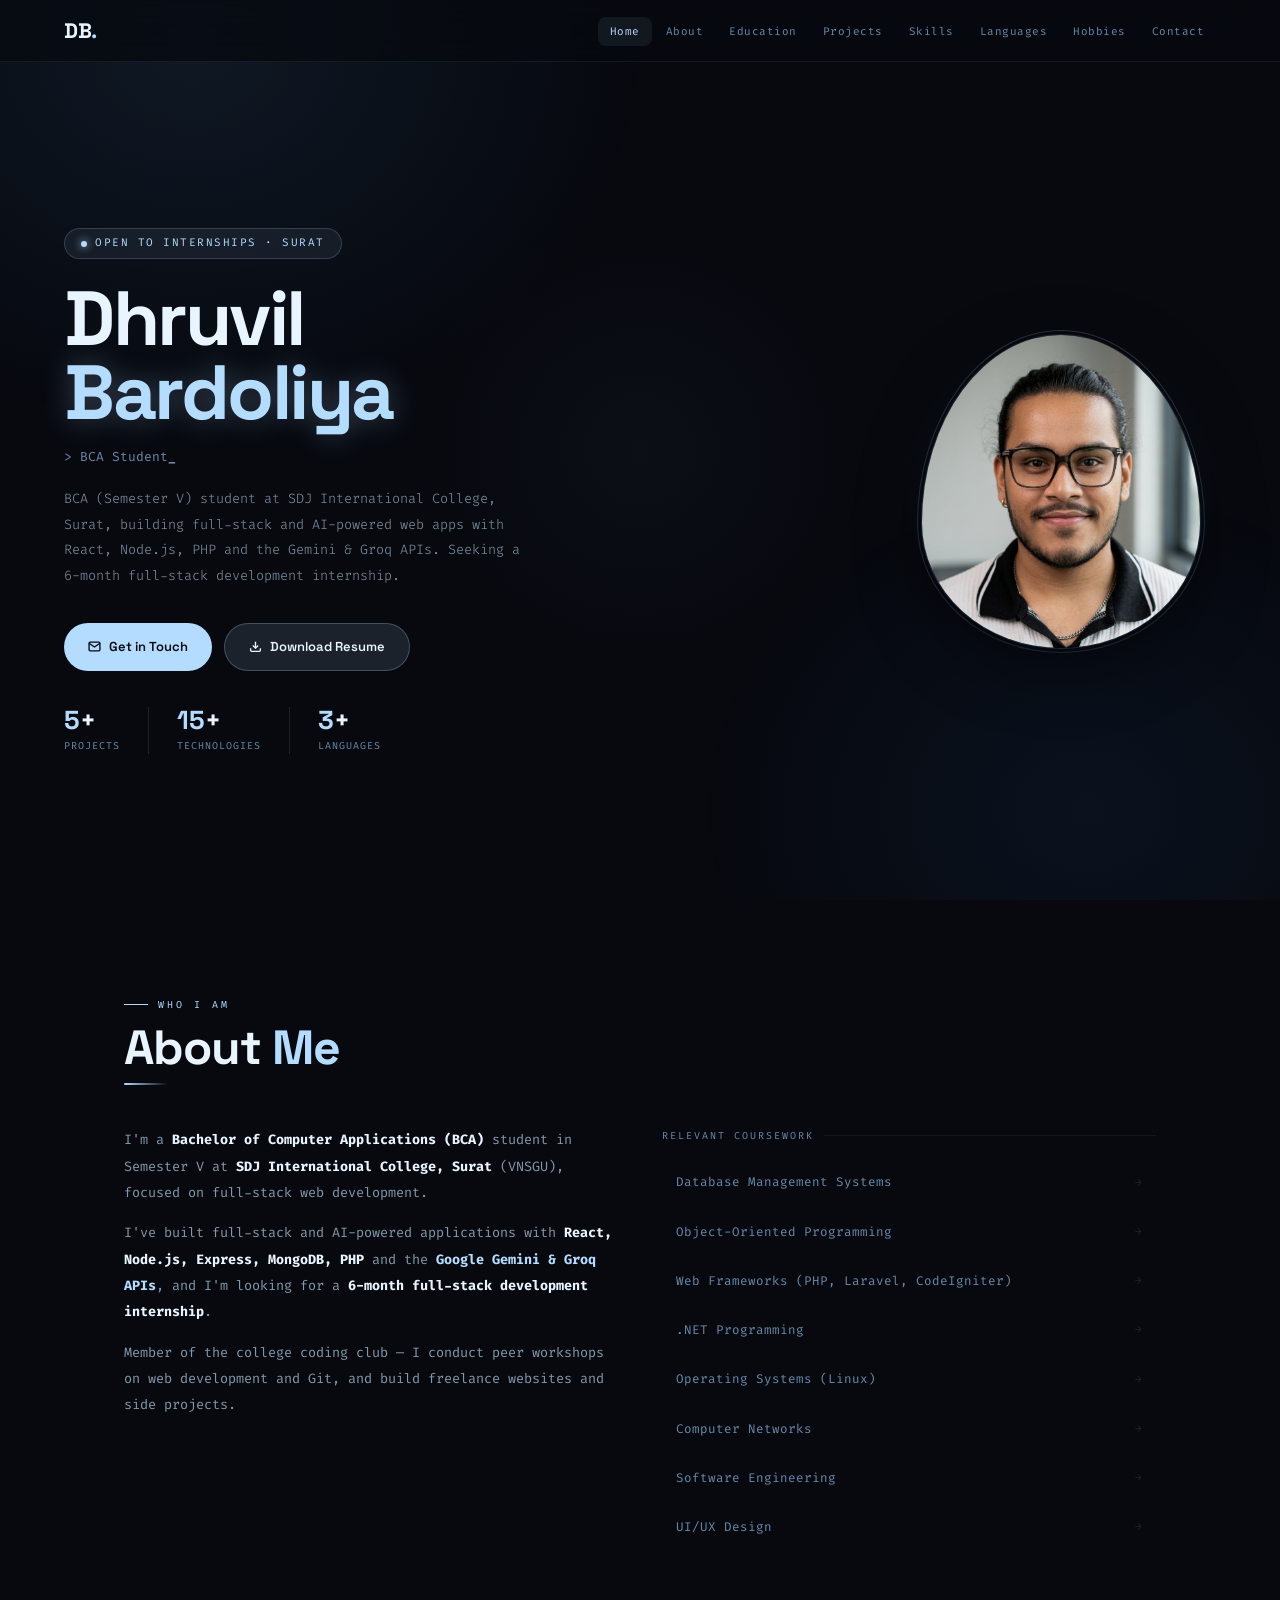
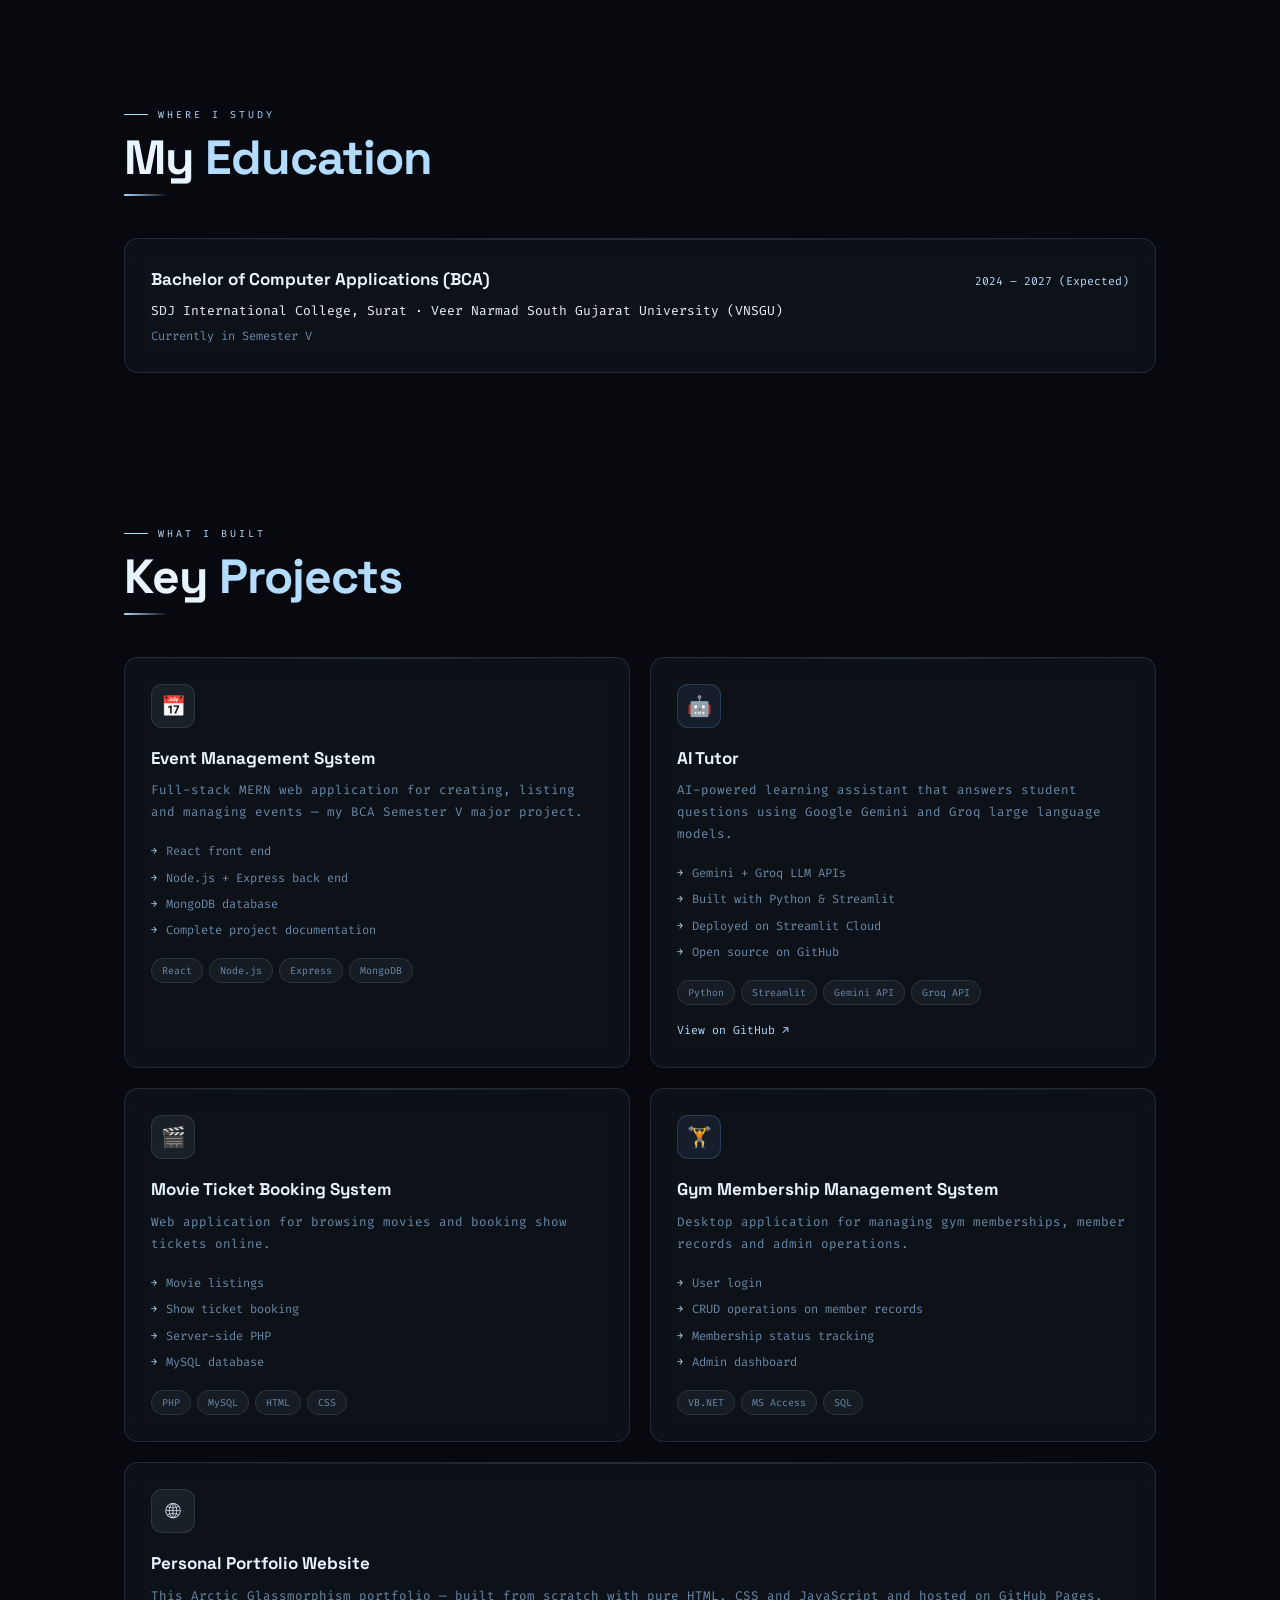
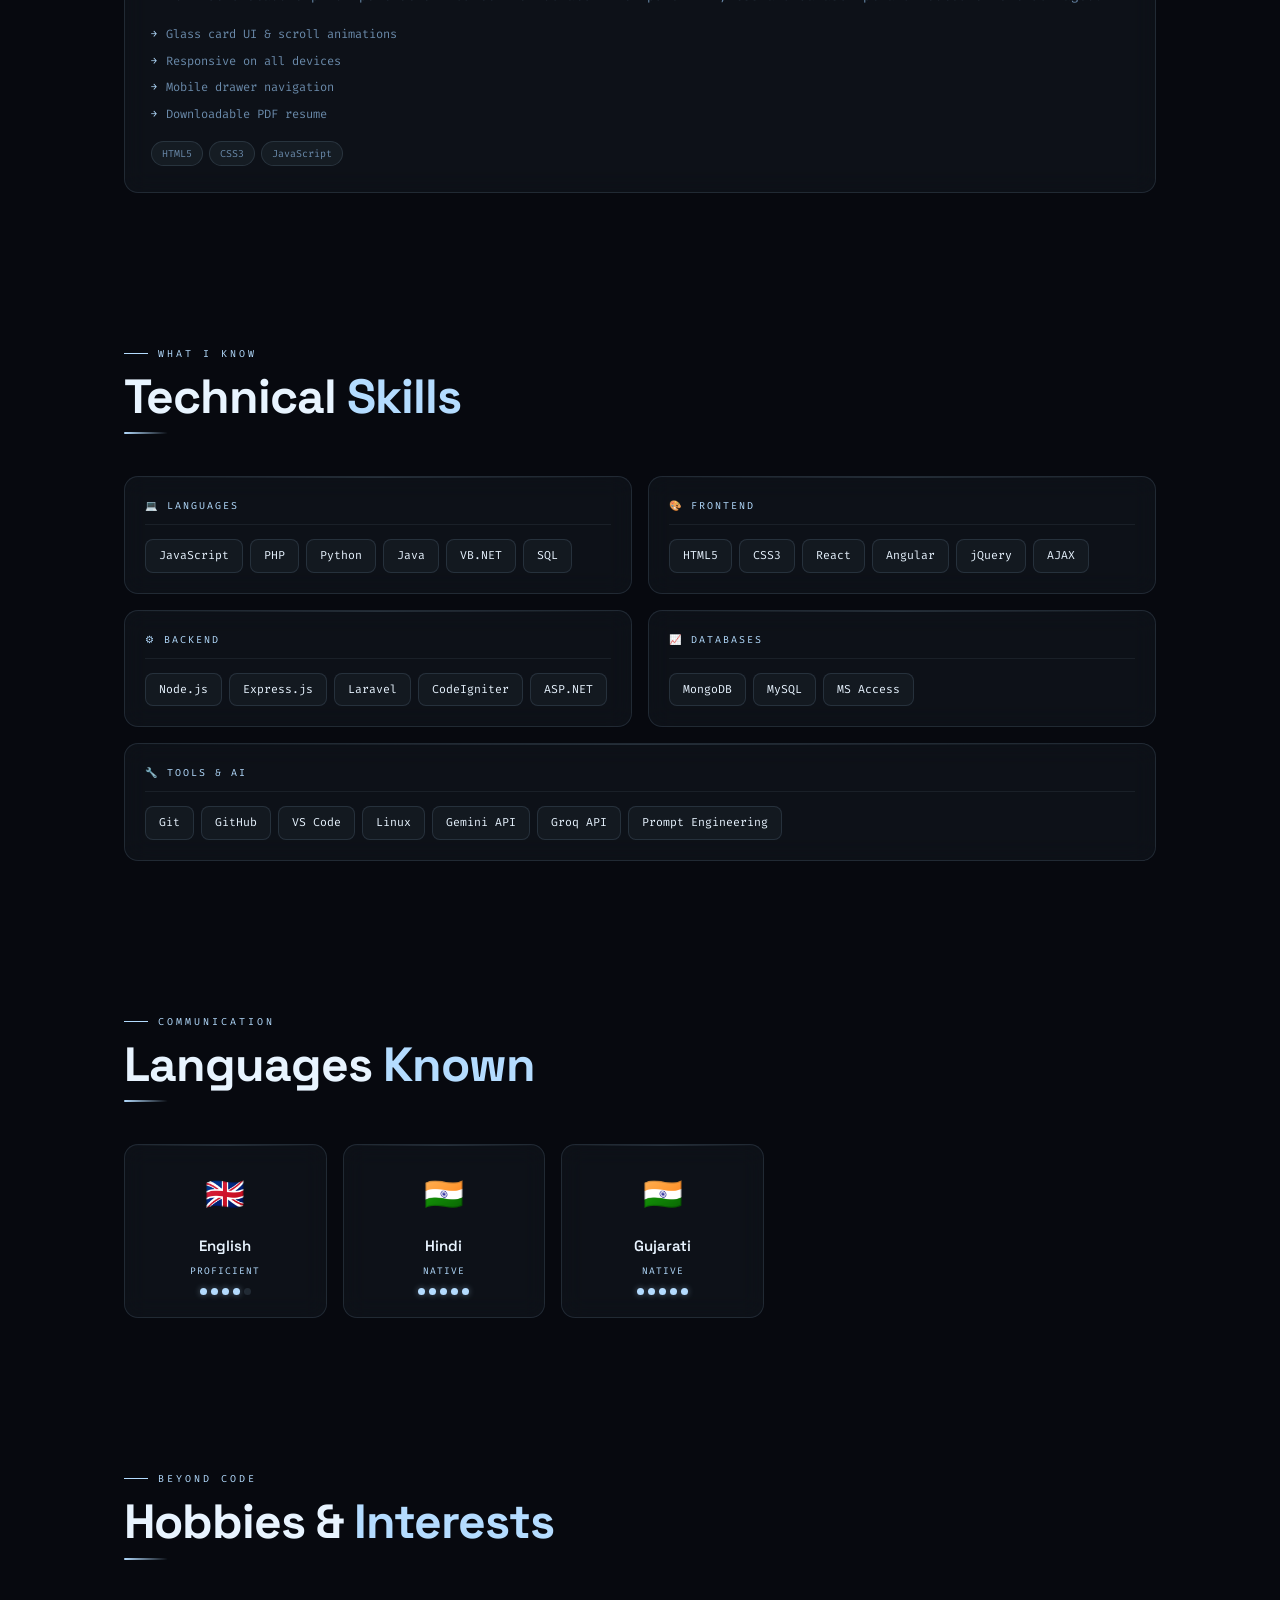
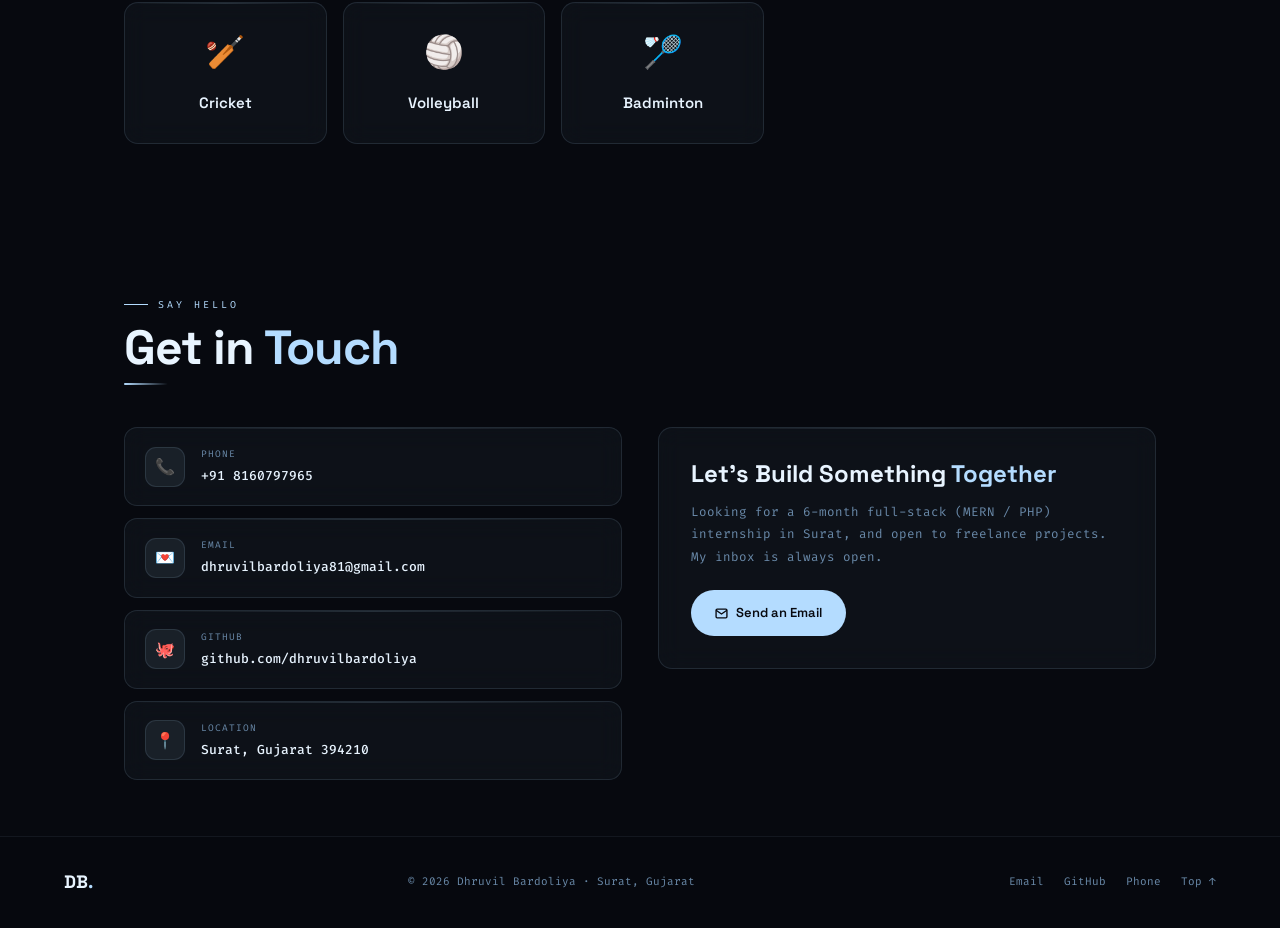
==== index.html @ 24ea6b59 "Update CV content: add projects, education, skills and new resume PDF Co-Authored-By: Claude Opus 5." ====
<!DOCTYPE html>
<html lang="en">
<head>
<meta charset="UTF-8">
<meta name="viewport" content="width=device-width, initial-scale=1.0">
<title>Dhruvil Bardoliya — Portfolio</title>
<meta name="description" content="Dhruvil Bardoliya — BCA student at SDJ International College, Surat. Full-stack web developer (MERN / PHP) seeking a 6-month internship.">
<link rel="preconnect" href="https://fonts.googleapis.com">
<link href="https://fonts.googleapis.com/css2?family=Space+Grotesk:wght@300;400;500;600;700&family=Fira+Code:wght@300;400;500&display=swap" rel="stylesheet">
<link rel="stylesheet" href="style.css">
</head>
<body>

<div id="progress"></div>

<nav id="nav">
  <div class="nav-logo">DB<span>.</span></div>
  <ul class="nav-links">
    <li><a href="#hero">Home</a></li>
    <li><a href="#about">About</a></li>
    <li><a href="#education">Education</a></li>
    <li><a href="#projects">Projects</a></li>
    <li><a href="#skills">Skills</a></li>
    <li><a href="#languages">Languages</a></li>
    <li><a href="#hobbies">Hobbies</a></li>
    <li><a href="#contact">Contact</a></li>
  </ul>
  <button class="menu-btn" onclick="openDrawer()">&#9776; Menu</button>
</nav>

<div class="drawer-overlay" id="drawerOverlay" onclick="closeDrawer()"></div>
<div class="drawer" id="drawer">
  <div class="drawer-top">
    <div class="drawer-logo">DB<span>.</span></div>
    <button class="drawer-close" onclick="closeDrawer()">&#x2715;</button>
  </div>
  <a href="#hero"      onclick="closeDrawer()">&#127968; Home</a>
  <a href="#about"     onclick="closeDrawer()">&#128100; About</a>
  <a href="#education" onclick="closeDrawer()">&#127891; Education</a>
  <a href="#projects"  onclick="closeDrawer()">&#128187; Projects</a>
  <a href="#skills"    onclick="closeDrawer()">&#9881; Skills</a>
  <a href="#languages" onclick="closeDrawer()">&#127760; Languages</a>
  <a href="#hobbies"   onclick="closeDrawer()">&#127951; Hobbies</a>
  <a href="#contact"   onclick="closeDrawer()">&#128140; Contact</a>
</div>

<section id="hero">
  <div class="hero-inner">
    <div class="hero-left">
      <div class="hero-badge"><span class="badge-dot"></span>Open to Internships · Surat</div>
      <h1 class="hero-name">Dhruvil<br><span class="acc">Bardoliya</span></h1>
      <p class="hero-sub">&gt; <span id="typed">BCA Student</span><span style="color:var(--accent)">_</span></p>
      <p class="hero-desc">BCA (Semester V) student at SDJ International College, Surat, building full-stack and AI-powered web apps with React, Node.js, PHP and the Gemini &amp; Groq APIs. Seeking a 6-month full-stack development internship.</p>
      <div class="hero-btns">
        <a href="#contact" class="btn btn-accent">
          <svg width="13" height="13" fill="none" stroke="currentColor" stroke-width="2.5" viewBox="0 0 24 24"><path d="M4 4h16c1.1 0 2 .9 2 2v12c0 1.1-.9 2-2 2H4c-1.1 0-2-.9-2-2V6c0-1.1.9-2 2-2z"/><polyline points="22,6 12,13 2,6"/></svg>
          Get in Touch
        </a>
        <a class="btn btn-primary" id="dlBtn" href="Dhruvil_Bardoliya_Resume.pdf" download="Dhruvil_Bardoliya_Resume.pdf">
          <svg width="13" height="13" fill="none" stroke="currentColor" stroke-width="2.5" viewBox="0 0 24 24"><path d="M21 15v4a2 2 0 01-2 2H5a2 2 0 01-2-2v-4"/><polyline points="7,10 12,15 17,10"/><line x1="12" y1="15" x2="12" y2="3"/></svg>
          Download Resume
        </a>
      </div>
      <div class="hero-stats">
        <div class="stat"><div class="stat-num" data-target="5"><span>0</span>+</div><div class="stat-label">Projects</div></div>
        <div class="stat-div"></div>
        <div class="stat"><div class="stat-num" data-target="15"><span>0</span>+</div><div class="stat-label">Technologies</div></div>
        <div class="stat-div"></div>
        <div class="stat"><div class="stat-num" data-target="3"><span>0</span>+</div><div class="stat-label">Languages</div></div>
      </div>
    </div>
    <div class="hero-right">
      <div class="photo-wrap">
        <div class="photo-glow"></div>
        <div class="photo-ring"></div>
        <div class="photo-inner">
          <img class="hero-photo" src="[data-uri]" alt="Dhruvil Bardoliya" loading="eager">
        </div>
      </div>
    </div>
  </div>
</section>

<div class="section" id="about">
  <p class="sec-eyebrow">Who I Am</p>
  <h2 class="sec-title">About <span>Me</span></h2>
  <div class="divider"></div>
  <div class="about-grid">
    <div class="about-text reveal">
      <p>I'm a <strong>Bachelor of Computer Applications (BCA)</strong> student in Semester V at <strong>SDJ International College, Surat</strong> (VNSGU), focused on full-stack web development.</p>
      <p>I've built full-stack and AI-powered applications with <strong>React, Node.js, Express, MongoDB, PHP</strong> and the <strong style="color:var(--accent)">Google Gemini &amp; Groq APIs</strong>, and I'm looking for a <strong>6-month full-stack development internship</strong>.</p>
      <p>Member of the college coding club — I conduct peer workshops on web development and Git, and build freelance websites and side projects.</p>
    </div>
    <div class="reveal" data-delay="100">
      <p class="cw-label">Relevant Coursework</p>
      <div class="cw-item"><span>Database Management Systems</span><span class="cw-arr">&#x2192;</span></div>
      <div class="cw-item"><span>Object-Oriented Programming</span><span class="cw-arr">&#x2192;</span></div>
      <div class="cw-item"><span>Web Frameworks (PHP, Laravel, CodeIgniter)</span><span class="cw-arr">&#x2192;</span></div>
      <div class="cw-item"><span>.NET Programming</span><span class="cw-arr">&#x2192;</span></div>
      <div class="cw-item"><span>Operating Systems (Linux)</span><span class="cw-arr">&#x2192;</span></div>
      <div class="cw-item"><span>Computer Networks</span><span class="cw-arr">&#x2192;</span></div>
      <div class="cw-item"><span>Software Engineering</span><span class="cw-arr">&#x2192;</span></div>
      <div class="cw-item"><span>UI/UX Design</span><span class="cw-arr">&#x2192;</span></div>
    </div>
  </div>
</div>

<div class="section" id="education">
  <p class="sec-eyebrow">Where I Study</p>
  <h2 class="sec-title">My <span>Education</span></h2>
  <div class="divider"></div>
  <div class="glass-card edu-card reveal">
    <div class="edu-top">
      <h3 class="proj-title">Bachelor of Computer Applications (BCA)</h3>
      <span class="edu-year">2024 – 2027 (Expected)</span>
    </div>
    <p class="edu-school">SDJ International College, Surat &middot; Veer Narmad South Gujarat University (VNSGU)</p>
    <p class="edu-note">Currently in Semester V</p>
  </div>
</div>

<div class="section" id="projects">
  <p class="sec-eyebrow">What I Built</p>
  <h2 class="sec-title">Key <span>Projects</span></h2>
  <div class="divider"></div>
  <div class="proj-grid">
    <div class="glass-card proj-card reveal">
      <div class="proj-icon">&#128197;</div>
      <h3 class="proj-title">Event Management System</h3>
      <p class="proj-desc">Full-stack MERN web application for creating, listing and managing events — my BCA Semester V major project.</p>
      <ul class="proj-list"><li>React front end</li><li>Node.js + Express back end</li><li>MongoDB database</li><li>Complete project documentation</li></ul>
      <div class="proj-tags"><span class="tag">React</span><span class="tag">Node.js</span><span class="tag">Express</span><span class="tag">MongoDB</span></div>
    </div>
    <div class="glass-card proj-card reveal" data-delay="100">
      <div class="proj-icon" style="background:rgba(110,184,255,0.08);border-color:rgba(110,184,255,0.2)">&#129302;</div>
      <h3 class="proj-title">AI Tutor</h3>
      <p class="proj-desc">AI-powered learning assistant that answers student questions using Google Gemini and Groq large language models.</p>
      <ul class="proj-list"><li>Gemini + Groq LLM APIs</li><li>Built with Python &amp; Streamlit</li><li>Deployed on Streamlit Cloud</li><li>Open source on GitHub</li></ul>
      <div class="proj-tags"><span class="tag">Python</span><span class="tag">Streamlit</span><span class="tag">Gemini API</span><span class="tag">Groq API</span></div>
      <a class="proj-link" href="https://github.com/dhruvilbardoliya/AI_Tutor" target="_blank" rel="noopener">View on GitHub &#8599;</a>
    </div>
    <div class="glass-card proj-card reveal">
      <div class="proj-icon">&#127916;</div>
      <h3 class="proj-title">Movie Ticket Booking System</h3>
      <p class="proj-desc">Web application for browsing movies and booking show tickets online.</p>
      <ul class="proj-list"><li>Movie listings</li><li>Show ticket booking</li><li>Server-side PHP</li><li>MySQL database</li></ul>
      <div class="proj-tags"><span class="tag">PHP</span><span class="tag">MySQL</span><span class="tag">HTML</span><span class="tag">CSS</span></div>
    </div>
    <div class="glass-card proj-card reveal" data-delay="100">
      <div class="proj-icon" style="background:rgba(110,184,255,0.08);border-color:rgba(110,184,255,0.2)">&#127947;</div>
      <h3 class="proj-title">Gym Membership Management System</h3>
      <p class="proj-desc">Desktop application for managing gym memberships, member records and admin operations.</p>
      <ul class="proj-list"><li>User login</li><li>CRUD operations on member records</li><li>Membership status tracking</li><li>Admin dashboard</li></ul>
      <div class="proj-tags"><span class="tag">VB.NET</span><span class="tag">MS Access</span><span class="tag">SQL</span></div>
    </div>
    <div class="glass-card proj-card reveal">
      <div class="proj-icon">&#127760;</div>
      <h3 class="proj-title">Personal Portfolio Website</h3>
      <p class="proj-desc">This Arctic Glassmorphism portfolio — built from scratch with pure HTML, CSS and JavaScript and hosted on GitHub Pages.</p>
      <ul class="proj-list"><li>Glass card UI &amp; scroll animations</li><li>Responsive on all devices</li><li>Mobile drawer navigation</li><li>Downloadable PDF resume</li></ul>
      <div class="proj-tags"><span class="tag">HTML5</span><span class="tag">CSS3</span><span class="tag">JavaScript</span></div>
    </div>
  </div>
</div>

<div class="section" id="skills">
  <p class="sec-eyebrow">What I Know</p>
  <h2 class="sec-title">Technical <span>Skills</span></h2>
  <div class="divider"></div>
  <div class="skill-grid">
    <div class="glass-card skill-cat reveal"><p class="skill-cat-title">&#128187; Languages</p><div class="badges"><span class="badge-pill">JavaScript</span><span class="badge-pill">PHP</span><span class="badge-pill">Python</span><span class="badge-pill">Java</span><span class="badge-pill">VB.NET</span><span class="badge-pill">SQL</span></div></div>
    <div class="glass-card skill-cat reveal" data-delay="80"><p class="skill-cat-title">&#127912; Frontend</p><div class="badges"><span class="badge-pill">HTML5</span><span class="badge-pill">CSS3</span><span class="badge-pill">React</span><span class="badge-pill">Angular</span><span class="badge-pill">jQuery</span><span class="badge-pill">AJAX</span></div></div>
    <div class="glass-card skill-cat reveal" data-delay="160"><p class="skill-cat-title">&#9881; Backend</p><div class="badges"><span class="badge-pill">Node.js</span><span class="badge-pill">Express.js</span><span class="badge-pill">Laravel</span><span class="badge-pill">CodeIgniter</span><span class="badge-pill">ASP.NET</span></div></div>
    <div class="glass-card skill-cat reveal" data-delay="240"><p class="skill-cat-title">&#128200; Databases</p><div class="badges"><span class="badge-pill">MongoDB</span><span class="badge-pill">MySQL</span><span class="badge-pill">MS Access</span></div></div>
    <div class="glass-card skill-cat reveal" data-delay="320"><p class="skill-cat-title">&#128295; Tools &amp; AI</p><div class="badges"><span class="badge-pill">Git</span><span class="badge-pill">GitHub</span><span class="badge-pill">VS Code</span><span class="badge-pill">Linux</span><span class="badge-pill">Gemini API</span><span class="badge-pill">Groq API</span><span class="badge-pill">Prompt Engineering</span></div></div>
  </div>
</div>

<div class="section" id="languages">
  <p class="sec-eyebrow">Communication</p>
  <h2 class="sec-title">Languages <span>Known</span></h2>
  <div class="divider"></div>
  <div class="three-grid">
    <div class="glass-card lang-card reveal"><span class="lang-flag">&#127468;&#127463;</span><p class="lang-name">English</p><p class="lang-lvl">Proficient</p><div class="dots"><div class="dot on"></div><div class="dot on"></div><div class="dot on"></div><div class="dot on"></div><div class="dot"></div></div></div>
    <div class="glass-card lang-card reveal" data-delay="80"><span class="lang-flag">&#127470;&#127475;</span><p class="lang-name">Hindi</p><p class="lang-lvl">Native</p><div class="dots"><div class="dot on"></div><div class="dot on"></div><div class="dot on"></div><div class="dot on"></div><div class="dot on"></div></div></div>
    <div class="glass-card lang-card reveal" data-delay="160"><span class="lang-flag">&#127470;&#127475;</span><p class="lang-name">Gujarati</p><p class="lang-lvl">Native</p><div class="dots"><div class="dot on"></div><div class="dot on"></div><div class="dot on"></div><div class="dot on"></div><div class="dot on"></div></div></div>
  </div>
</div>

<div class="section" id="hobbies">
  <p class="sec-eyebrow">Beyond Code</p>
  <h2 class="sec-title">Hobbies &amp; <span>Interests</span></h2>
  <div class="divider"></div>
  <div class="three-grid">
    <div class="glass-card hobby-card reveal"><span class="hobby-icon">&#127951;</span><p class="hobby-name">Cricket</p></div>
    <div class="glass-card hobby-card reveal" data-delay="80"><span class="hobby-icon">&#127952;</span><p class="hobby-name">Volleyball</p></div>
    <div class="glass-card hobby-card reveal" data-delay="160"><span class="hobby-icon">&#127992;</span><p class="hobby-name">Badminton</p></div>
  </div>
</div>

<div class="section" id="contact">
  <p class="sec-eyebrow">Say Hello</p>
  <h2 class="sec-title">Get in <span>Touch</span></h2>
  <div class="divider"></div>
  <div class="contact-grid">
    <ul class="contact-list reveal">
      <li class="glass-card contact-item"><div class="c-icon">&#128222;</div><div><p class="c-label">Phone</p><p class="c-val">+91 8160797965</p></div></li>
      <li class="glass-card contact-item"><div class="c-icon">&#128140;</div><div><p class="c-label">Email</p><p class="c-val" id="emailDisplay">loading...</p></div></li>
      <li class="glass-card contact-item"><div class="c-icon">&#128025;</div><div><p class="c-label">GitHub</p><p class="c-val"><a href="https://github.com/dhruvilbardoliya" target="_blank" rel="noopener">github.com/dhruvilbardoliya</a></p></div></li>
      <li class="glass-card contact-item"><div class="c-icon">&#128205;</div><div><p class="c-label">Location</p><p class="c-val">Surat, Gujarat 394210</p></div></li>
    </ul>
    <div class="glass-card contact-cta reveal" data-delay="120">
      <h3>Let&#39;s Build Something <span>Together</span></h3>
      <p>Looking for a 6-month full-stack (MERN / PHP) internship in Surat, and open to freelance projects. My inbox is always open.</p>
      <a href="#" id="emailBtn" class="btn btn-accent">
        <svg width="13" height="13" fill="none" stroke="currentColor" stroke-width="2.5" viewBox="0 0 24 24"><path d="M4 4h16c1.1 0 2 .9 2 2v12c0 1.1-.9 2-2 2H4c-1.1 0-2-.9-2-2V6c0-1.1.9-2 2-2z"/><polyline points="22,6 12,13 2,6"/></svg>
        Send an Email
      </a>
    </div>
  </div>
</div>

<footer>
  <div class="f-logo">DB<span>.</span></div>
  <p class="f-copy">&#169; 2026 Dhruvil Bardoliya &middot; Surat, Gujarat</p>
  <div class="f-links">
    <a href="#" id="footerEmail">Email</a>
    <a href="https://github.com/dhruvilbardoliya" target="_blank" rel="noopener">GitHub</a>
    <a href="tel:+918160797965">Phone</a>
    <a href="#hero">Top &#8593;</a>
  </div>
</footer>

<script src="script.js"></script>
</body>
</html>
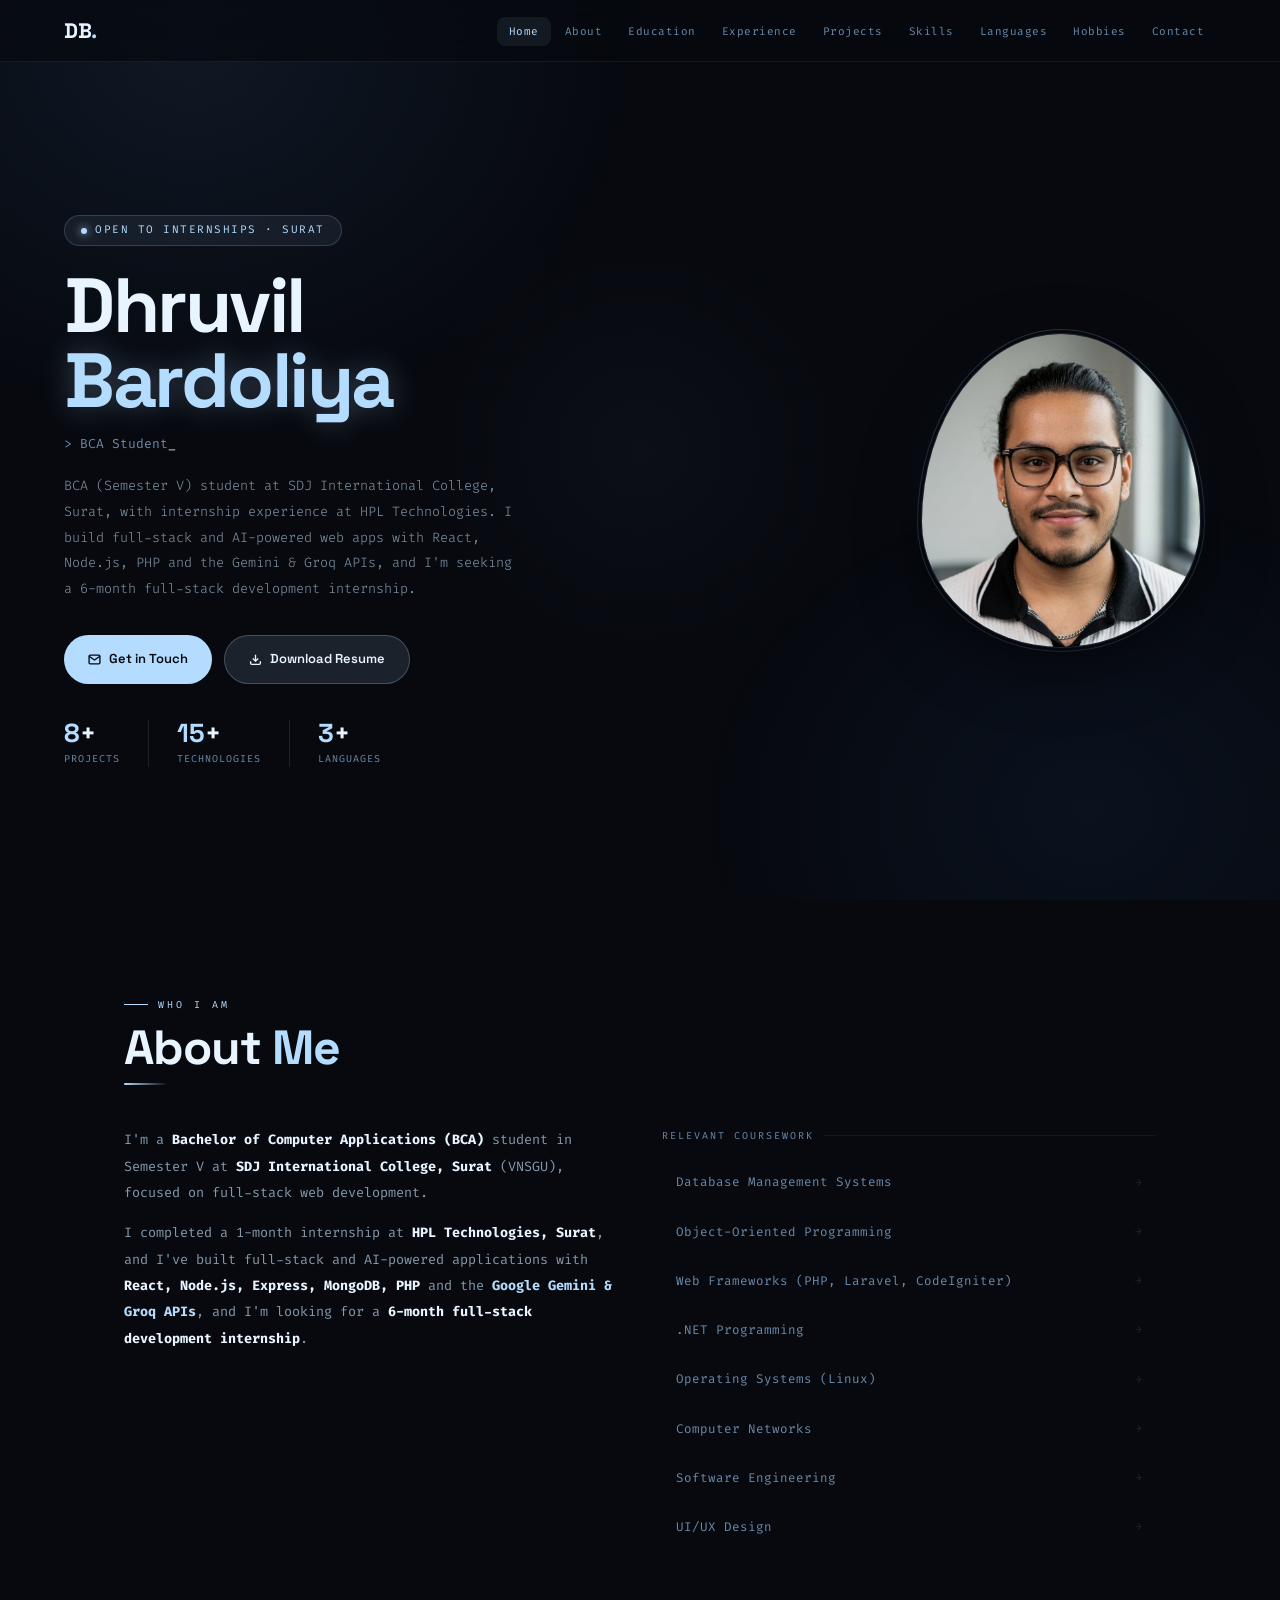
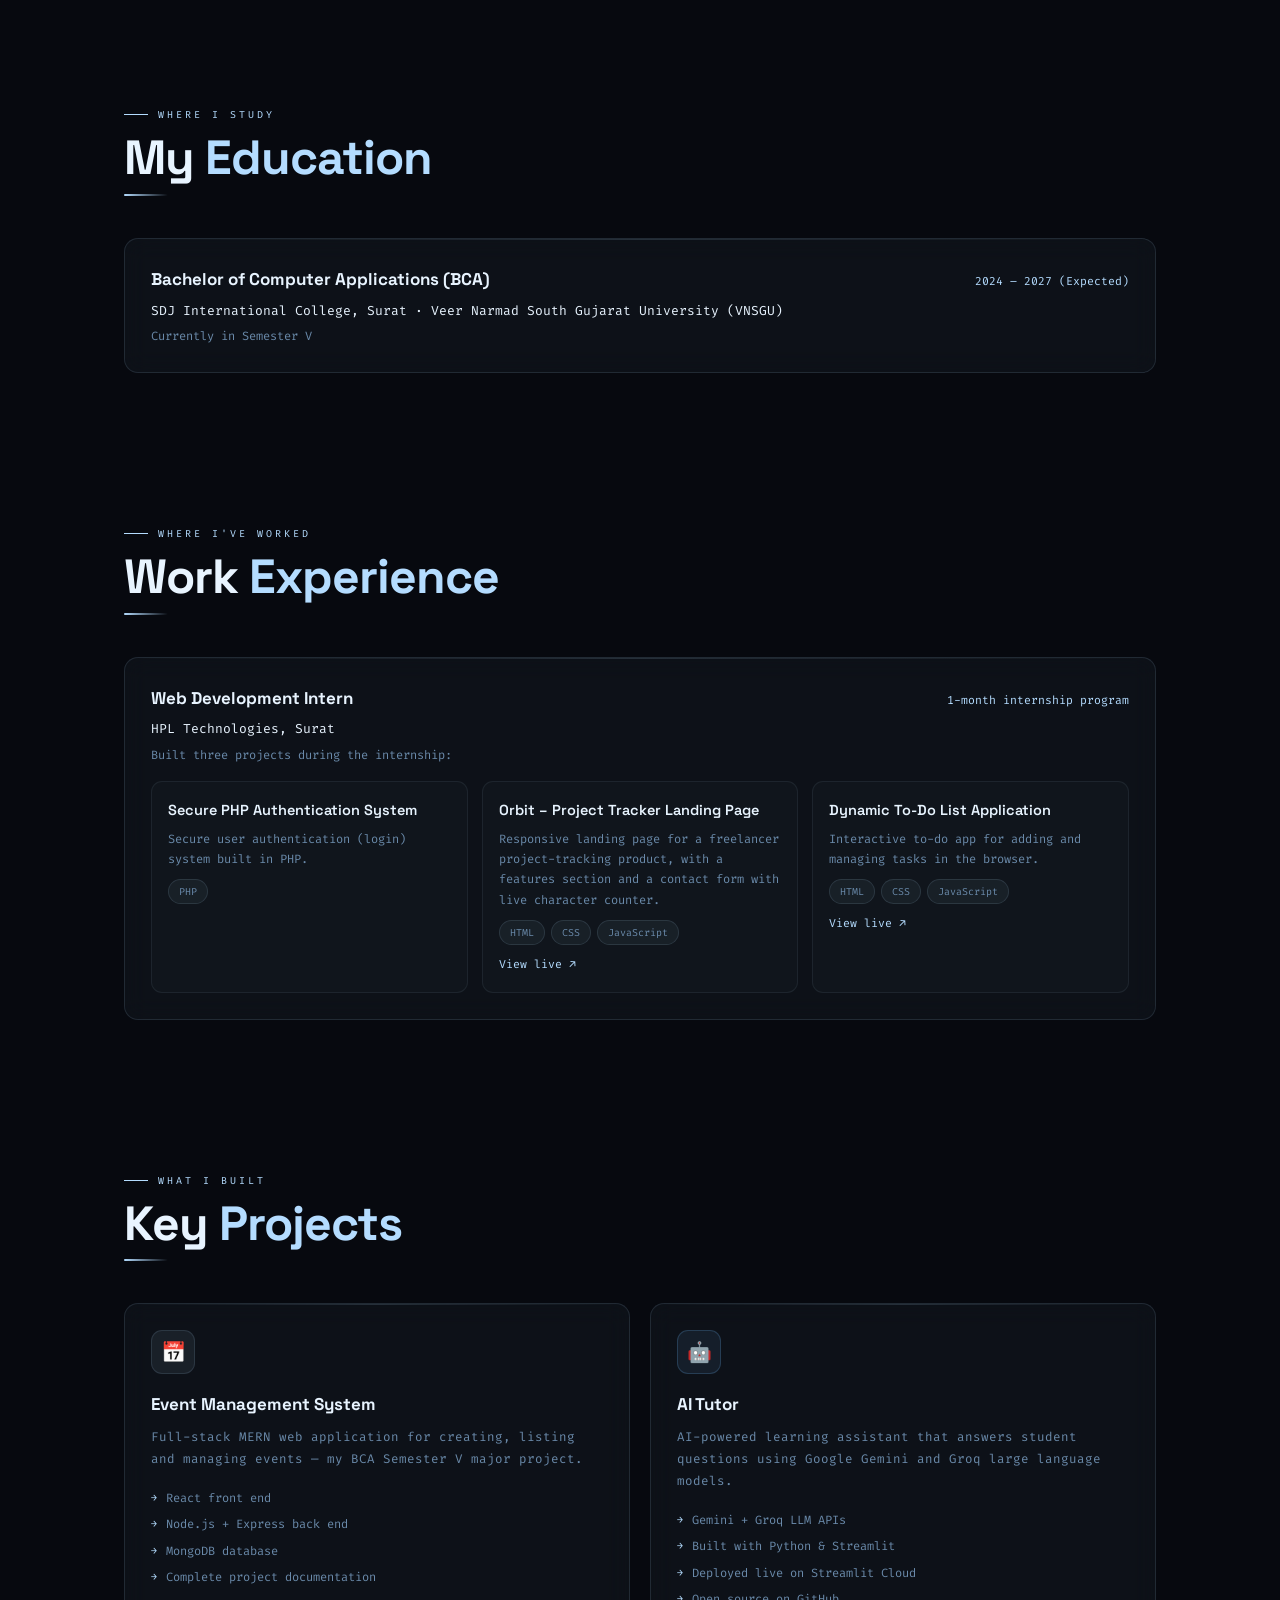
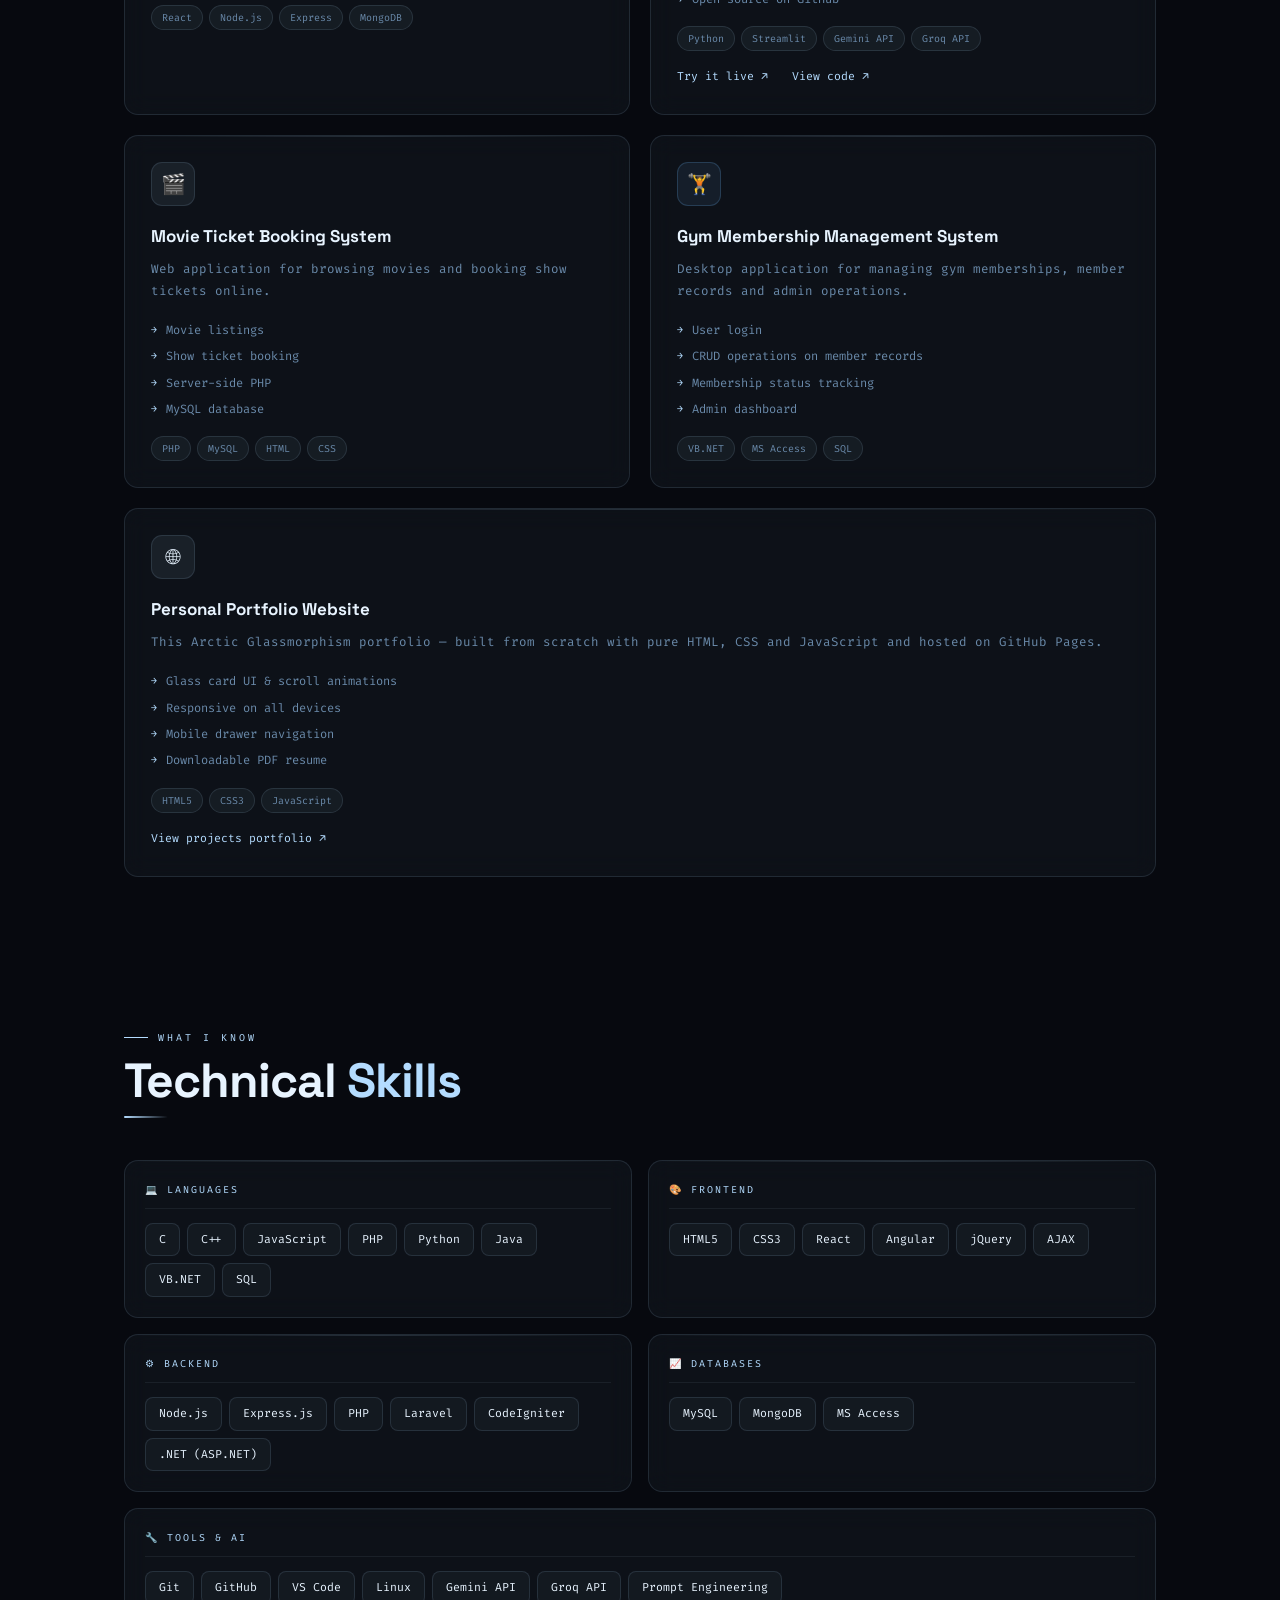
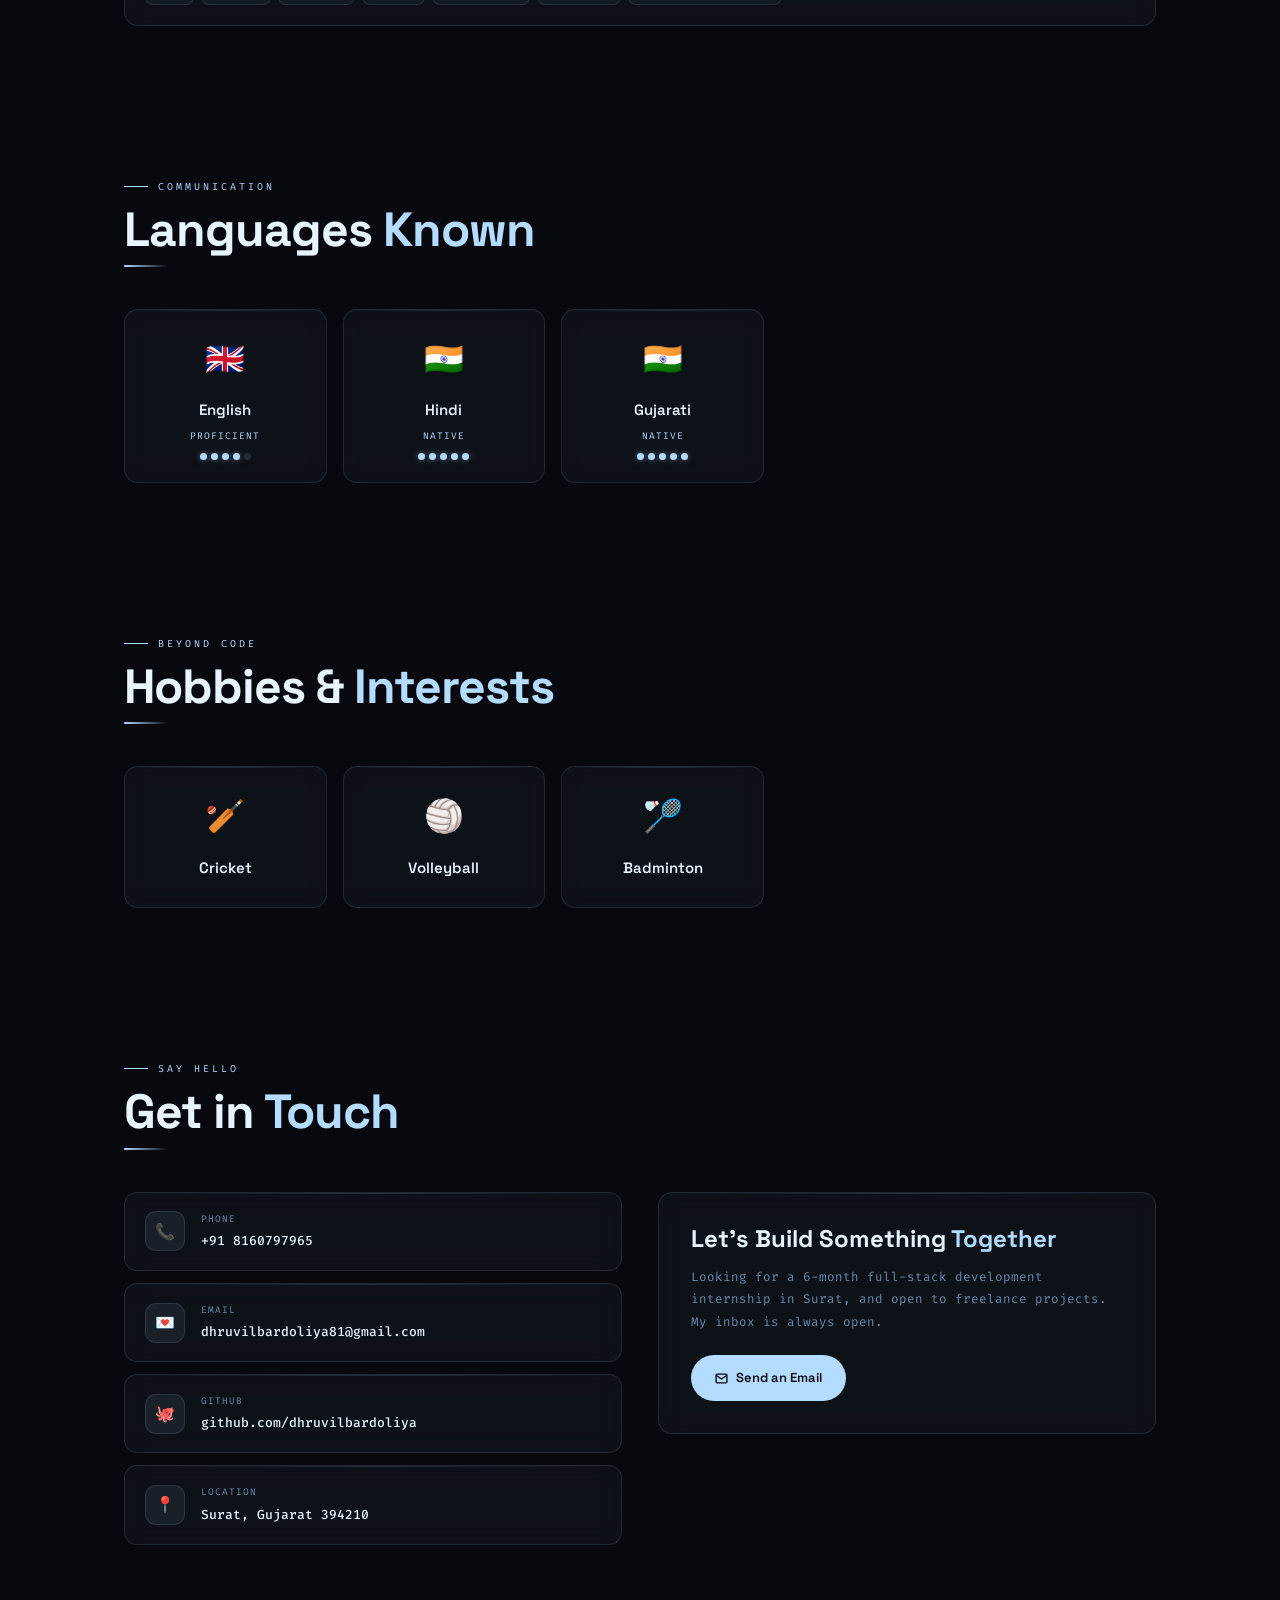
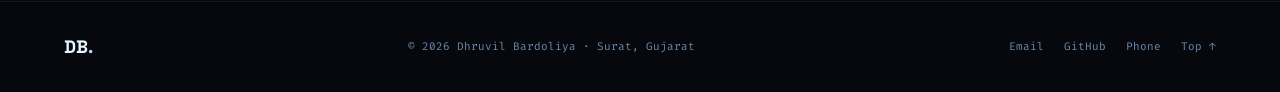
==== commit ccc251aa: "Add HPL Technologies experience, new links and skills; remove activities Co-Authored-By: Claude Opus" ====
--- a/index.html
+++ b/index.html
@@ -4,7 +4,7 @@
 <meta charset="UTF-8">
 <meta name="viewport" content="width=device-width, initial-scale=1.0">
 <title>Dhruvil Bardoliya — Portfolio</title>
-<meta name="description" content="Dhruvil Bardoliya — BCA student at SDJ International College, Surat. Full-stack web developer (MERN / PHP) seeking a 6-month internship.">
+<meta name="description" content="Dhruvil Bardoliya — BCA student at SDJ International College, Surat. Full-stack web developer with internship experience at HPL Technologies, seeking a 6-month internship.">
 <link rel="preconnect" href="https://fonts.googleapis.com">
 <link href="https://fonts.googleapis.com/css2?family=Space+Grotesk:wght@300;400;500;600;700&family=Fira+Code:wght@300;400;500&display=swap" rel="stylesheet">
 <link rel="stylesheet" href="style.css">
@@ -19,6 +19,7 @@
     <li><a href="#hero">Home</a></li>
     <li><a href="#about">About</a></li>
     <li><a href="#education">Education</a></li>
+    <li><a href="#experience">Experience</a></li>
     <li><a href="#projects">Projects</a></li>
     <li><a href="#skills">Skills</a></li>
     <li><a href="#languages">Languages</a></li>
@@ -37,6 +38,7 @@
   <a href="#hero"      onclick="closeDrawer()">&#127968; Home</a>
   <a href="#about"     onclick="closeDrawer()">&#128100; About</a>
   <a href="#education" onclick="closeDrawer()">&#127891; Education</a>
+  <a href="#experience" onclick="closeDrawer()">&#128188; Experience</a>
   <a href="#projects"  onclick="closeDrawer()">&#128187; Projects</a>
   <a href="#skills"    onclick="closeDrawer()">&#9881; Skills</a>
   <a href="#languages" onclick="closeDrawer()">&#127760; Languages</a>
@@ -50,7 +52,7 @@
       <div class="hero-badge"><span class="badge-dot"></span>Open to Internships · Surat</div>
       <h1 class="hero-name">Dhruvil<br><span class="acc">Bardoliya</span></h1>
       <p class="hero-sub">&gt; <span id="typed">BCA Student</span><span style="color:var(--accent)">_</span></p>
-      <p class="hero-desc">BCA (Semester V) student at SDJ International College, Surat, building full-stack and AI-powered web apps with React, Node.js, PHP and the Gemini &amp; Groq APIs. Seeking a 6-month full-stack development internship.</p>
+      <p class="hero-desc">BCA (Semester V) student at SDJ International College, Surat, with internship experience at HPL Technologies. I build full-stack and AI-powered web apps with React, Node.js, PHP and the Gemini &amp; Groq APIs, and I'm seeking a 6-month full-stack development internship.</p>
       <div class="hero-btns">
         <a href="#contact" class="btn btn-accent">
           <svg width="13" height="13" fill="none" stroke="currentColor" stroke-width="2.5" viewBox="0 0 24 24"><path d="M4 4h16c1.1 0 2 .9 2 2v12c0 1.1-.9 2-2 2H4c-1.1 0-2-.9-2-2V6c0-1.1.9-2 2-2z"/><polyline points="22,6 12,13 2,6"/></svg>
@@ -62,7 +64,7 @@
         </a>
       </div>
       <div class="hero-stats">
-        <div class="stat"><div class="stat-num" data-target="5"><span>0</span>+</div><div class="stat-label">Projects</div></div>
+        <div class="stat"><div class="stat-num" data-target="8"><span>0</span>+</div><div class="stat-label">Projects</div></div>
         <div class="stat-div"></div>
         <div class="stat"><div class="stat-num" data-target="15"><span>0</span>+</div><div class="stat-label">Technologies</div></div>
         <div class="stat-div"></div>
@@ -88,8 +90,7 @@
   <div class="about-grid">
     <div class="about-text reveal">
       <p>I'm a <strong>Bachelor of Computer Applications (BCA)</strong> student in Semester V at <strong>SDJ International College, Surat</strong> (VNSGU), focused on full-stack web development.</p>
-      <p>I've built full-stack and AI-powered applications with <strong>React, Node.js, Express, MongoDB, PHP</strong> and the <strong style="color:var(--accent)">Google Gemini &amp; Groq APIs</strong>, and I'm looking for a <strong>6-month full-stack development internship</strong>.</p>
-      <p>Member of the college coding club — I conduct peer workshops on web development and Git, and build freelance websites and side projects.</p>
+      <p>I completed a 1-month internship at <strong>HPL Technologies, Surat</strong>, and I've built full-stack and AI-powered applications with <strong>React, Node.js, Express, MongoDB, PHP</strong> and the <strong style="color:var(--accent)">Google Gemini &amp; Groq APIs</strong>, and I'm looking for a <strong>6-month full-stack development internship</strong>.</p>
     </div>
     <div class="reveal" data-delay="100">
       <p class="cw-label">Relevant Coursework</p>
@@ -119,6 +120,25 @@
   </div>
 </div>
 
+<div class="section" id="experience">
+  <p class="sec-eyebrow">Where I've Worked</p>
+  <h2 class="sec-title">Work <span>Experience</span></h2>
+  <div class="divider"></div>
+  <div class="glass-card edu-card reveal">
+    <div class="edu-top">
+      <h3 class="proj-title">Web Development Intern</h3>
+      <span class="edu-year">1-month internship program</span>
+    </div>
+    <p class="edu-school">HPL Technologies, Surat</p>
+    <p class="edu-note">Built three projects during the internship:</p>
+    <div class="exp-list">
+      <div class="exp-item"><h4>Secure PHP Authentication System</h4><p>Secure user authentication (login) system built in PHP.</p><div class="proj-tags"><span class="tag">PHP</span></div></div>
+      <div class="exp-item"><h4>Orbit – Project Tracker Landing Page</h4><p>Responsive landing page for a freelancer project-tracking product, with a features section and a contact form with live character counter.</p><div class="proj-tags"><span class="tag">HTML</span><span class="tag">CSS</span><span class="tag">JavaScript</span></div><a class="proj-link" href="https://dhruvilbardoliya.github.io/Orbit_Project_Tracker/" target="_blank" rel="noopener">View live &#8599;</a></div>
+      <div class="exp-item"><h4>Dynamic To-Do List Application</h4><p>Interactive to-do app for adding and managing tasks in the browser.</p><div class="proj-tags"><span class="tag">HTML</span><span class="tag">CSS</span><span class="tag">JavaScript</span></div><a class="proj-link" href="https://dhruvilbardoliya.github.io/Dynamic-ToDo-App/" target="_blank" rel="noopener">View live &#8599;</a></div>
+    </div>
+  </div>
+</div>
+
 <div class="section" id="projects">
   <p class="sec-eyebrow">What I Built</p>
   <h2 class="sec-title">Key <span>Projects</span></h2>
@@ -135,9 +155,9 @@
       <div class="proj-icon" style="background:rgba(110,184,255,0.08);border-color:rgba(110,184,255,0.2)">&#129302;</div>
       <h3 class="proj-title">AI Tutor</h3>
       <p class="proj-desc">AI-powered learning assistant that answers student questions using Google Gemini and Groq large language models.</p>
-      <ul class="proj-list"><li>Gemini + Groq LLM APIs</li><li>Built with Python &amp; Streamlit</li><li>Deployed on Streamlit Cloud</li><li>Open source on GitHub</li></ul>
+      <ul class="proj-list"><li>Gemini + Groq LLM APIs</li><li>Built with Python &amp; Streamlit</li><li>Deployed live on Streamlit Cloud</li><li>Open source on GitHub</li></ul>
       <div class="proj-tags"><span class="tag">Python</span><span class="tag">Streamlit</span><span class="tag">Gemini API</span><span class="tag">Groq API</span></div>
-      <a class="proj-link" href="https://github.com/dhruvilbardoliya/AI_Tutor" target="_blank" rel="noopener">View on GitHub &#8599;</a>
+      <a class="proj-link" href="https://dhruvilbardoliya-ai-tutor-app-34r6ef.streamlit.app/" target="_blank" rel="noopener">Try it live &#8599;</a>&nbsp;&nbsp;&nbsp;<a class="proj-link" href="https://github.com/dhruvilbardoliya/AI_Tutor" target="_blank" rel="noopener">View code &#8599;</a>
     </div>
     <div class="glass-card proj-card reveal">
       <div class="proj-icon">&#127916;</div>
@@ -159,6 +179,7 @@
       <p class="proj-desc">This Arctic Glassmorphism portfolio — built from scratch with pure HTML, CSS and JavaScript and hosted on GitHub Pages.</p>
       <ul class="proj-list"><li>Glass card UI &amp; scroll animations</li><li>Responsive on all devices</li><li>Mobile drawer navigation</li><li>Downloadable PDF resume</li></ul>
       <div class="proj-tags"><span class="tag">HTML5</span><span class="tag">CSS3</span><span class="tag">JavaScript</span></div>
+      <a class="proj-link" href="https://dhruvilbardoliya.github.io/" target="_blank" rel="noopener">View projects portfolio &#8599;</a>
     </div>
   </div>
 </div>
@@ -168,10 +189,10 @@
   <h2 class="sec-title">Technical <span>Skills</span></h2>
   <div class="divider"></div>
   <div class="skill-grid">
-    <div class="glass-card skill-cat reveal"><p class="skill-cat-title">&#128187; Languages</p><div class="badges"><span class="badge-pill">JavaScript</span><span class="badge-pill">PHP</span><span class="badge-pill">Python</span><span class="badge-pill">Java</span><span class="badge-pill">VB.NET</span><span class="badge-pill">SQL</span></div></div>
+    <div class="glass-card skill-cat reveal"><p class="skill-cat-title">&#128187; Languages</p><div class="badges"><span class="badge-pill">C</span><span class="badge-pill">C++</span><span class="badge-pill">JavaScript</span><span class="badge-pill">PHP</span><span class="badge-pill">Python</span><span class="badge-pill">Java</span><span class="badge-pill">VB.NET</span><span class="badge-pill">SQL</span></div></div>
     <div class="glass-card skill-cat reveal" data-delay="80"><p class="skill-cat-title">&#127912; Frontend</p><div class="badges"><span class="badge-pill">HTML5</span><span class="badge-pill">CSS3</span><span class="badge-pill">React</span><span class="badge-pill">Angular</span><span class="badge-pill">jQuery</span><span class="badge-pill">AJAX</span></div></div>
-    <div class="glass-card skill-cat reveal" data-delay="160"><p class="skill-cat-title">&#9881; Backend</p><div class="badges"><span class="badge-pill">Node.js</span><span class="badge-pill">Express.js</span><span class="badge-pill">Laravel</span><span class="badge-pill">CodeIgniter</span><span class="badge-pill">ASP.NET</span></div></div>
-    <div class="glass-card skill-cat reveal" data-delay="240"><p class="skill-cat-title">&#128200; Databases</p><div class="badges"><span class="badge-pill">MongoDB</span><span class="badge-pill">MySQL</span><span class="badge-pill">MS Access</span></div></div>
+    <div class="glass-card skill-cat reveal" data-delay="160"><p class="skill-cat-title">&#9881; Backend</p><div class="badges"><span class="badge-pill">Node.js</span><span class="badge-pill">Express.js</span><span class="badge-pill">PHP</span><span class="badge-pill">Laravel</span><span class="badge-pill">CodeIgniter</span><span class="badge-pill">.NET (ASP.NET)</span></div></div>
+    <div class="glass-card skill-cat reveal" data-delay="240"><p class="skill-cat-title">&#128200; Databases</p><div class="badges"><span class="badge-pill">MySQL</span><span class="badge-pill">MongoDB</span><span class="badge-pill">MS Access</span></div></div>
     <div class="glass-card skill-cat reveal" data-delay="320"><p class="skill-cat-title">&#128295; Tools &amp; AI</p><div class="badges"><span class="badge-pill">Git</span><span class="badge-pill">GitHub</span><span class="badge-pill">VS Code</span><span class="badge-pill">Linux</span><span class="badge-pill">Gemini API</span><span class="badge-pill">Groq API</span><span class="badge-pill">Prompt Engineering</span></div></div>
   </div>
 </div>
@@ -211,7 +232,7 @@
     </ul>
     <div class="glass-card contact-cta reveal" data-delay="120">
       <h3>Let&#39;s Build Something <span>Together</span></h3>
-      <p>Looking for a 6-month full-stack (MERN / PHP) internship in Surat, and open to freelance projects. My inbox is always open.</p>
+      <p>Looking for a 6-month full-stack development internship in Surat, and open to freelance projects. My inbox is always open.</p>
       <a href="#" id="emailBtn" class="btn btn-accent">
         <svg width="13" height="13" fill="none" stroke="currentColor" stroke-width="2.5" viewBox="0 0 24 24"><path d="M4 4h16c1.1 0 2 .9 2 2v12c0 1.1-.9 2-2 2H4c-1.1 0-2-.9-2-2V6c0-1.1.9-2 2-2z"/><polyline points="22,6 12,13 2,6"/></svg>
         Send an Email
--- a/style.css
+++ b/style.css
@@ -153,6 +153,12 @@
 .edu-year{font-family:var(--mono);font-size:11.5px;color:var(--accent);}
 .edu-school{font-size:13px;color:var(--text);margin-bottom:4px;}
 .edu-note{font-size:12px;color:var(--muted);}
+.exp-list{display:grid;grid-template-columns:repeat(3,1fr);gap:14px;margin-top:16px;}
+.exp-item{padding:16px;border:1px solid var(--border2);border-radius:11px;background:rgba(180,220,255,0.02);}
+.exp-item h4{font-family:var(--heading);font-size:14.5px;font-weight:600;color:var(--text);margin-bottom:6px;}
+.exp-item p{font-size:12px;color:var(--muted);line-height:1.7;margin-bottom:10px;}
+.exp-item .proj-link{margin-top:10px;}
+@media(max-width:960px){.exp-list{grid-template-columns:1fr;}}
 .c-val a{color:inherit;text-decoration:none;}
 .c-val a:hover{color:var(--accent);}
 
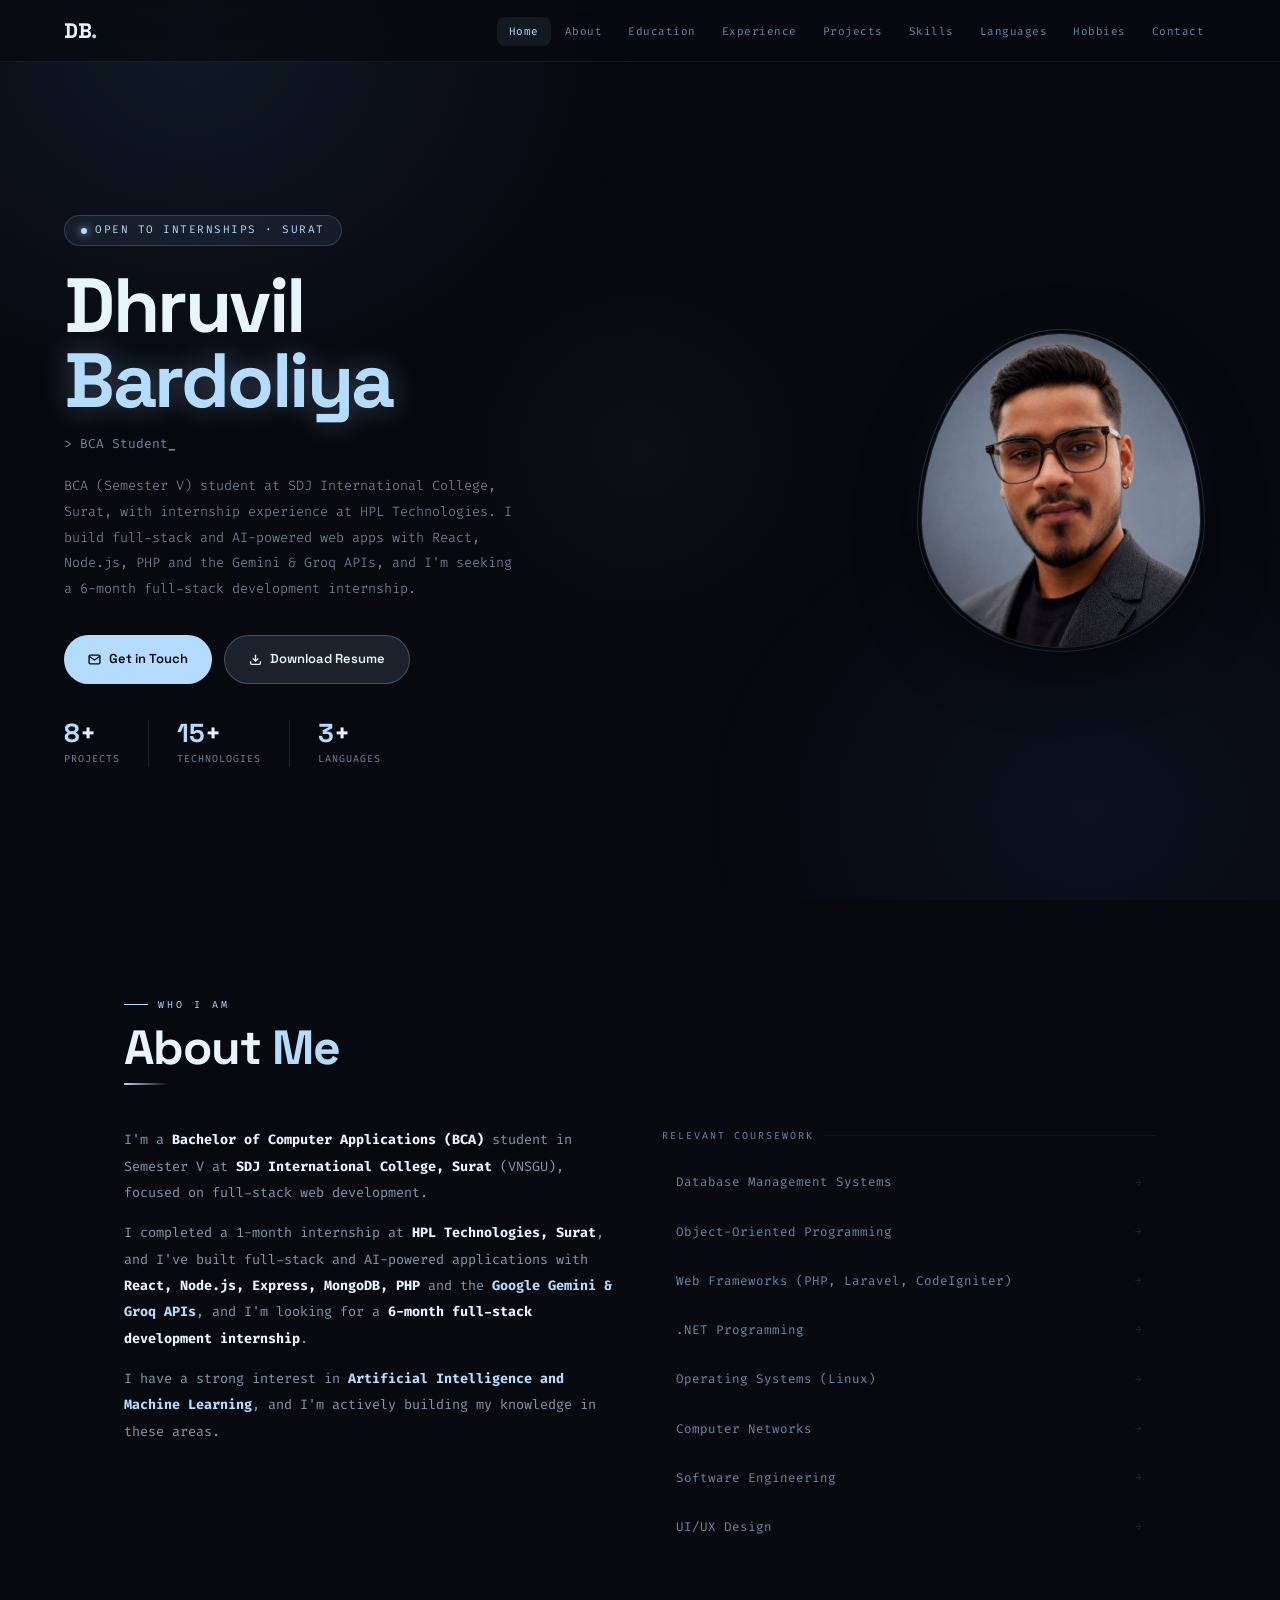
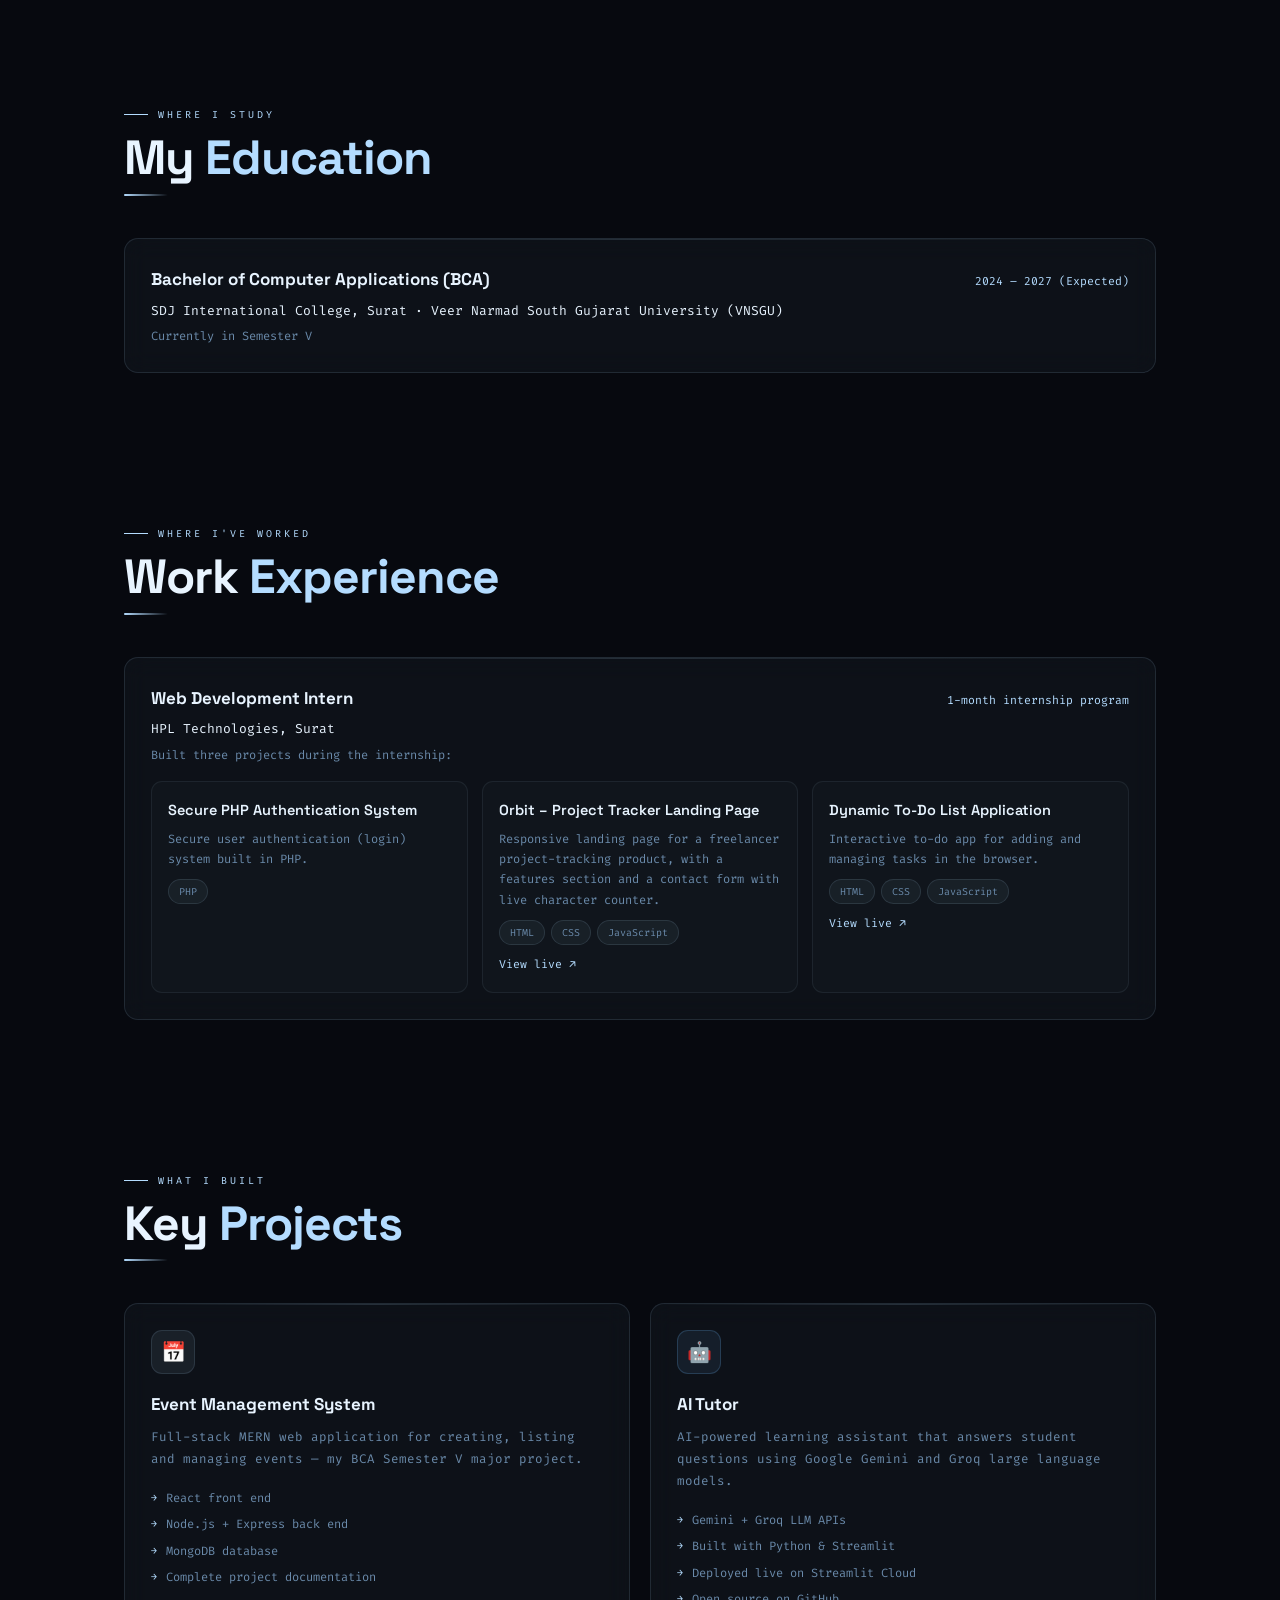
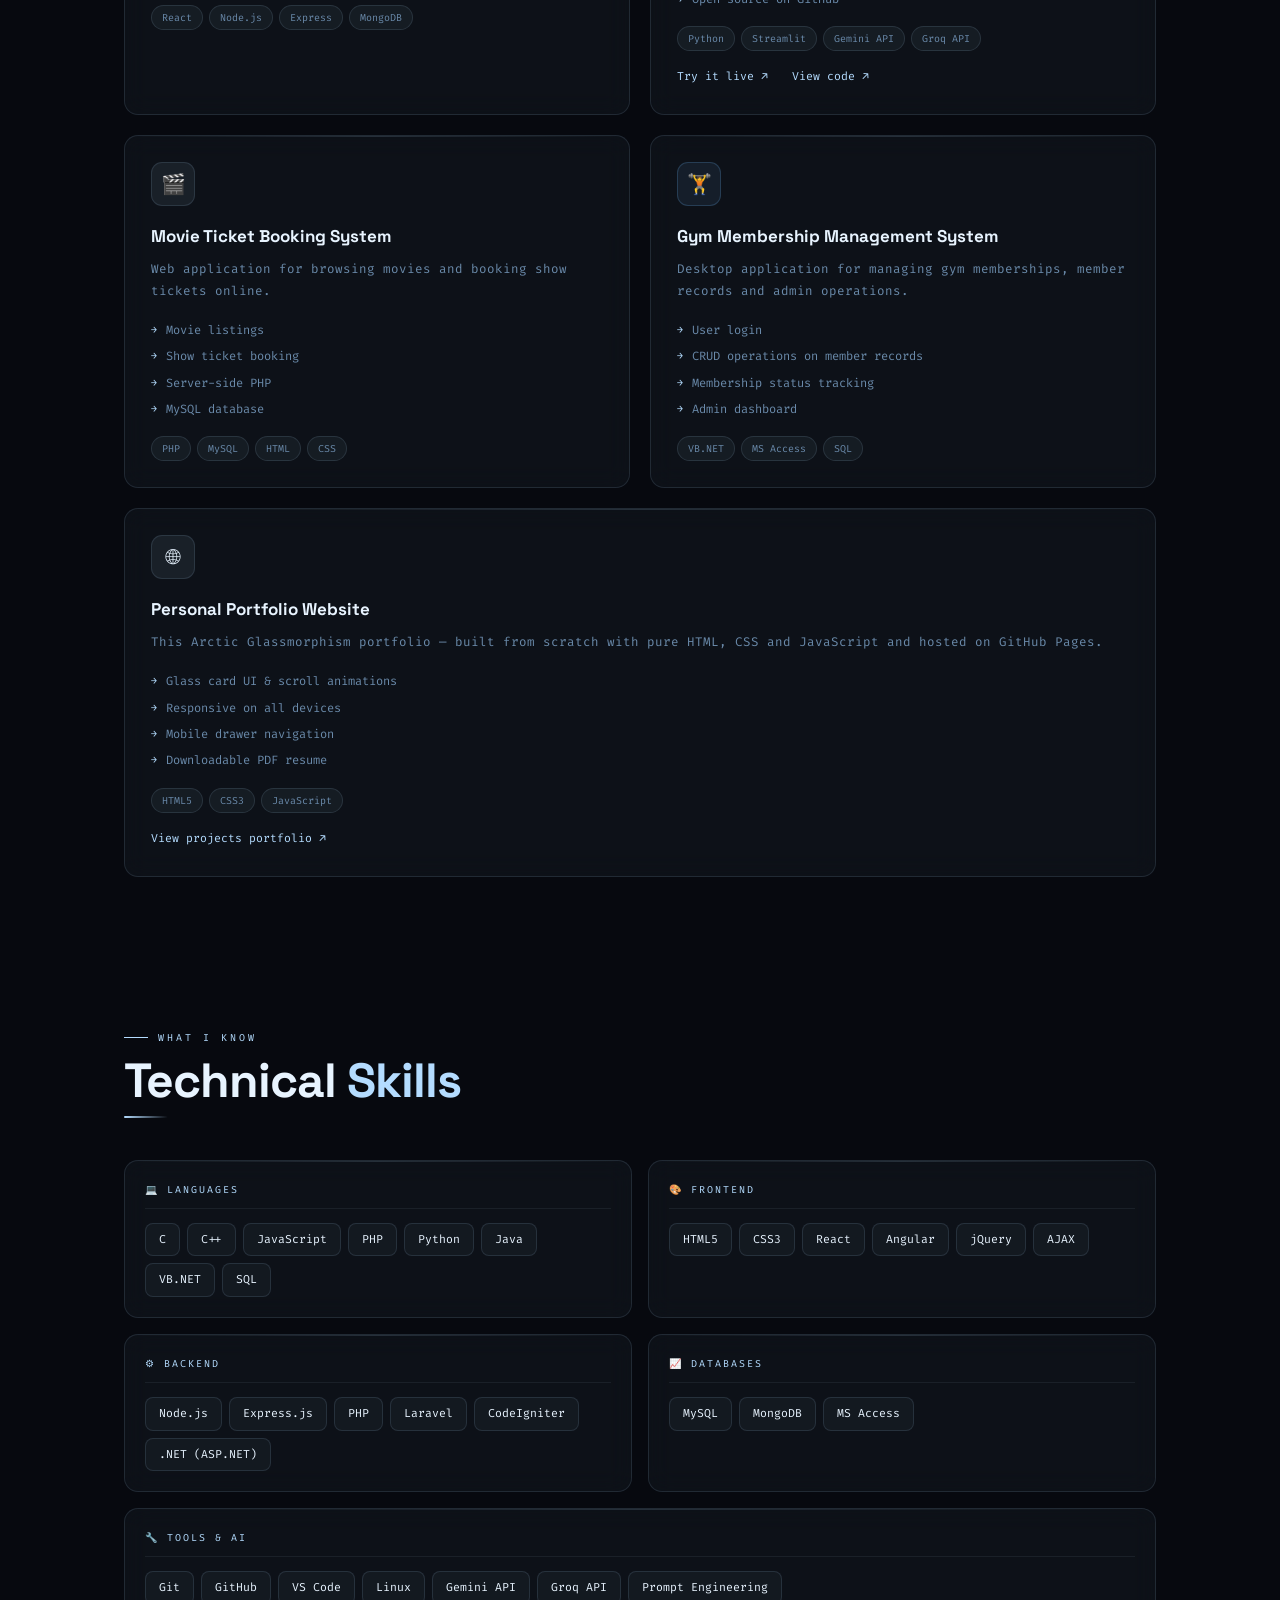
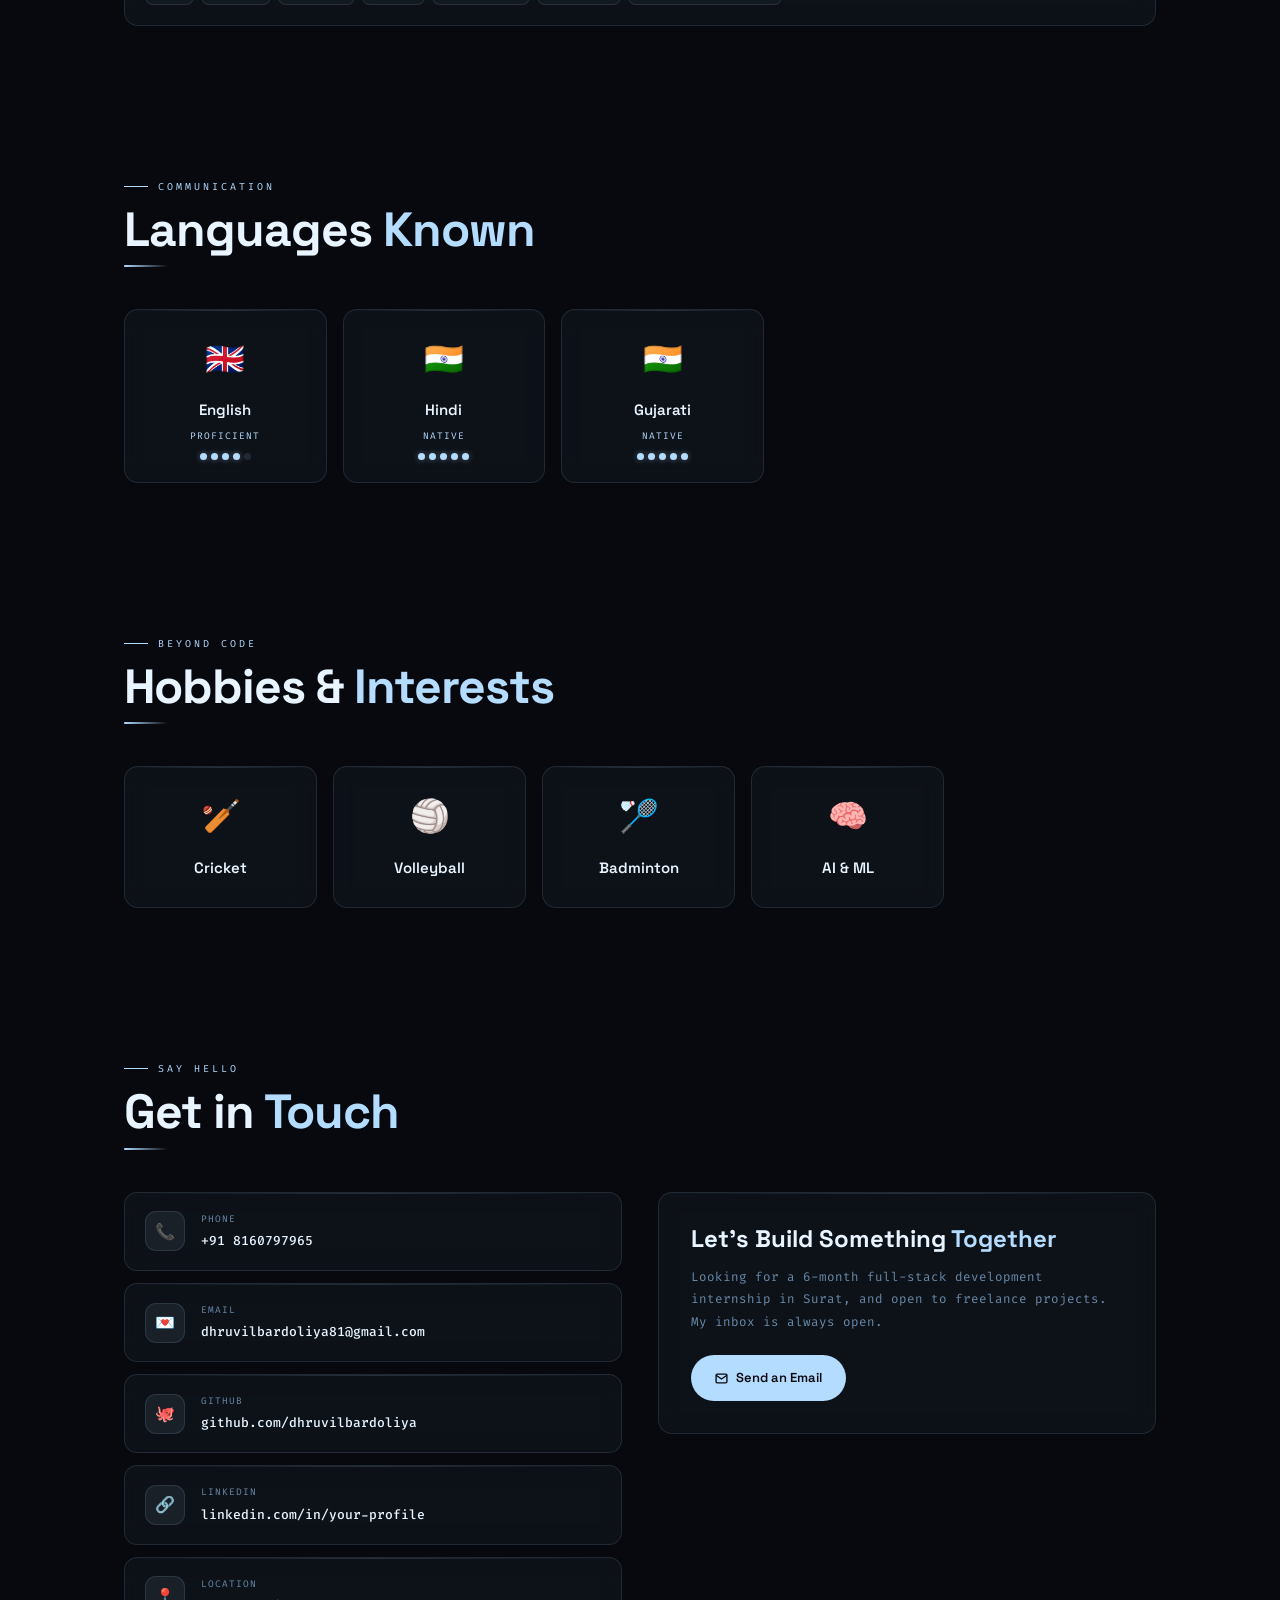
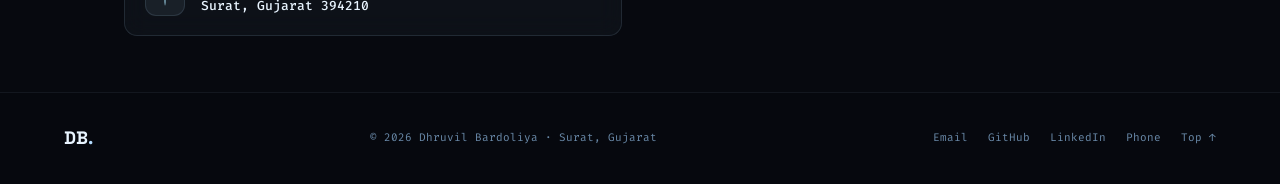
==== commit 028f9404: "Add profile photo, AI/ML interest, visible project links and LinkedIn placeholder Co-Authored-By: Cl" ====
--- a/index.html
+++ b/index.html
@@ -76,7 +76,7 @@
         <div class="photo-glow"></div>
         <div class="photo-ring"></div>
         <div class="photo-inner">
-          <img class="hero-photo" src="[data-uri]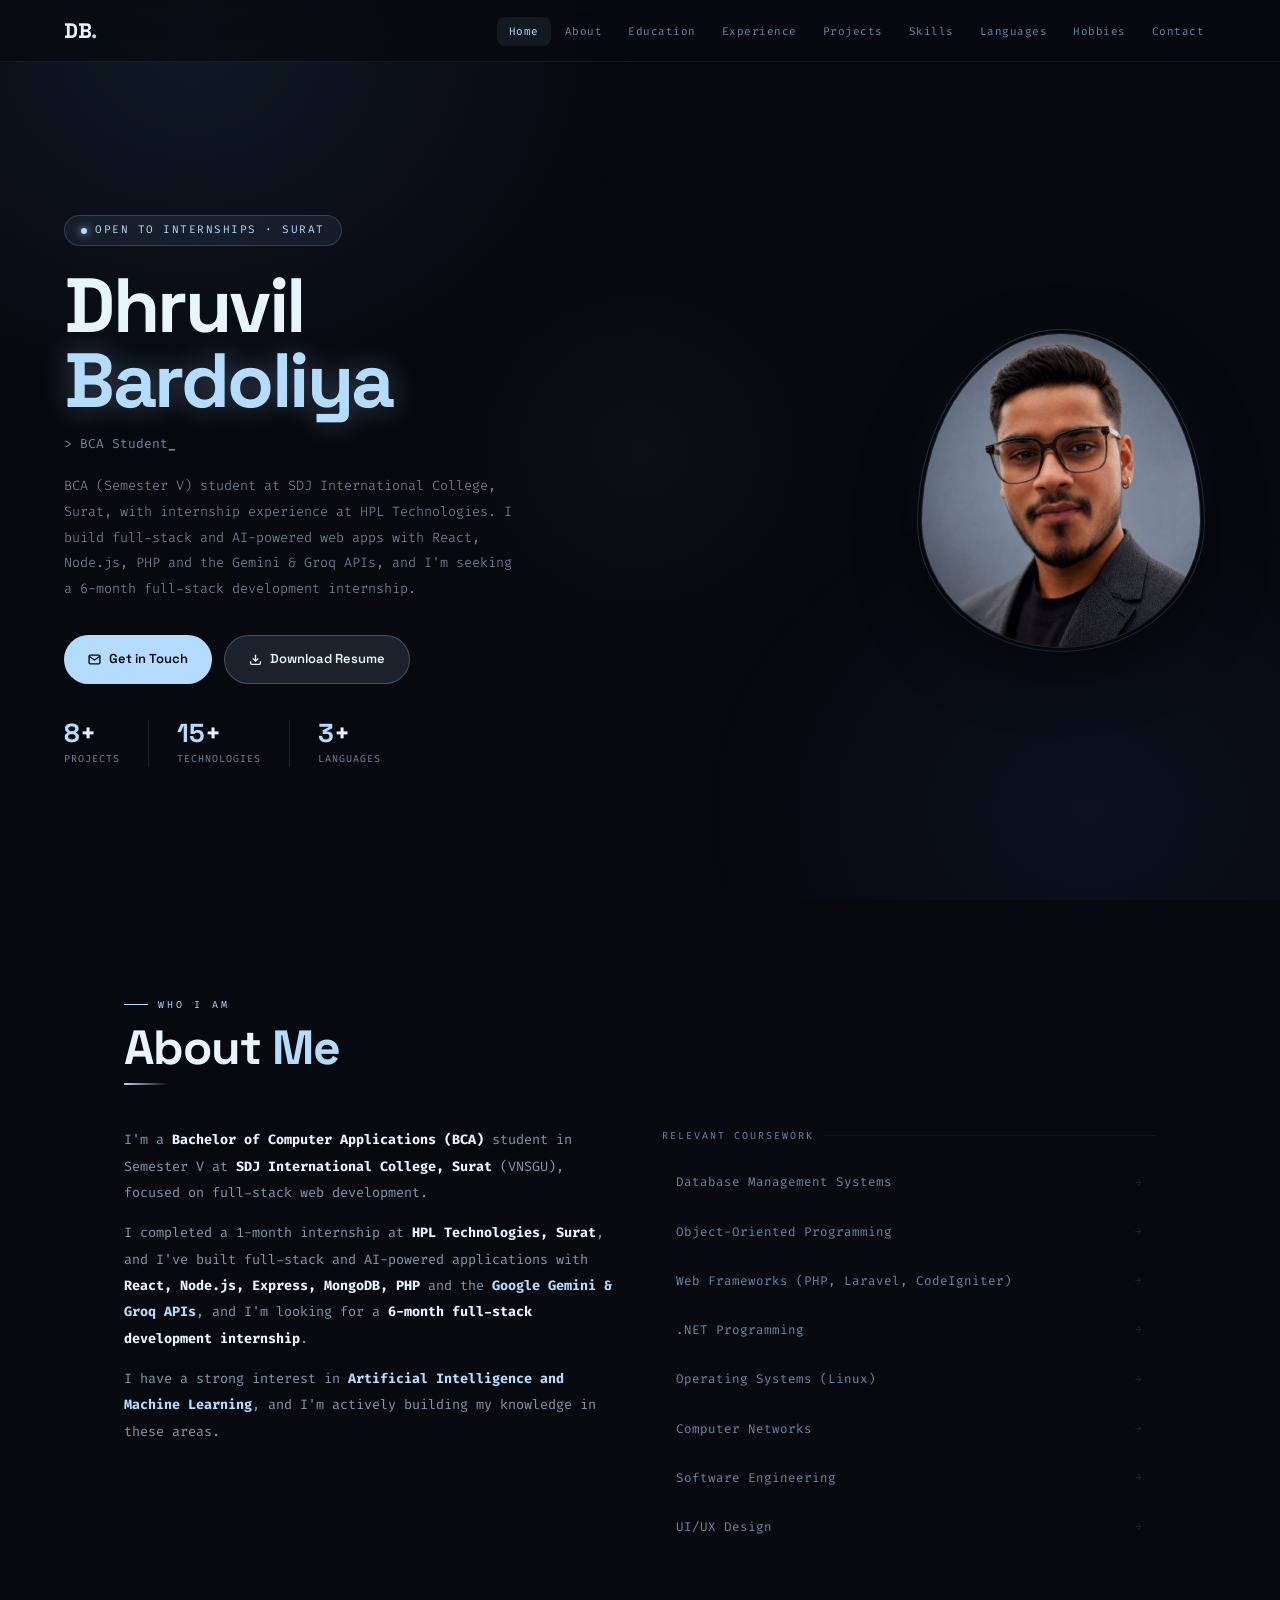
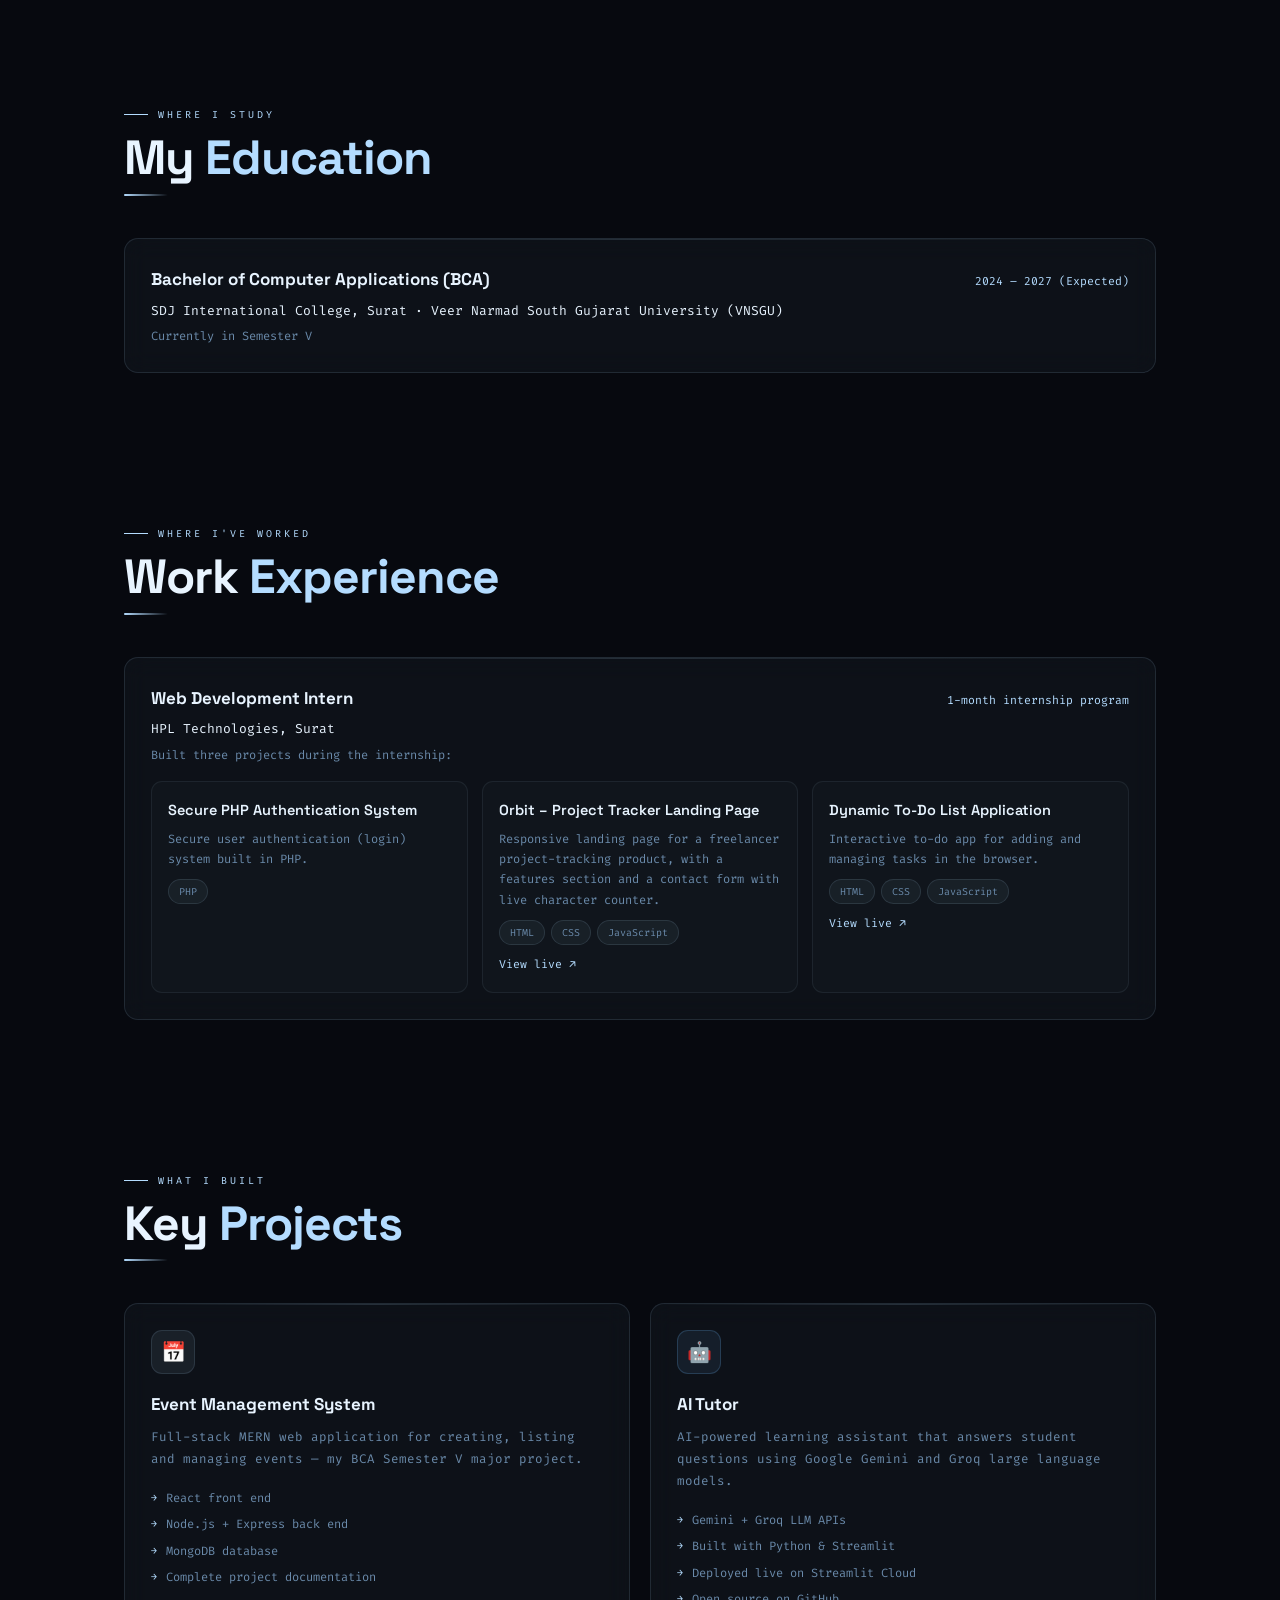
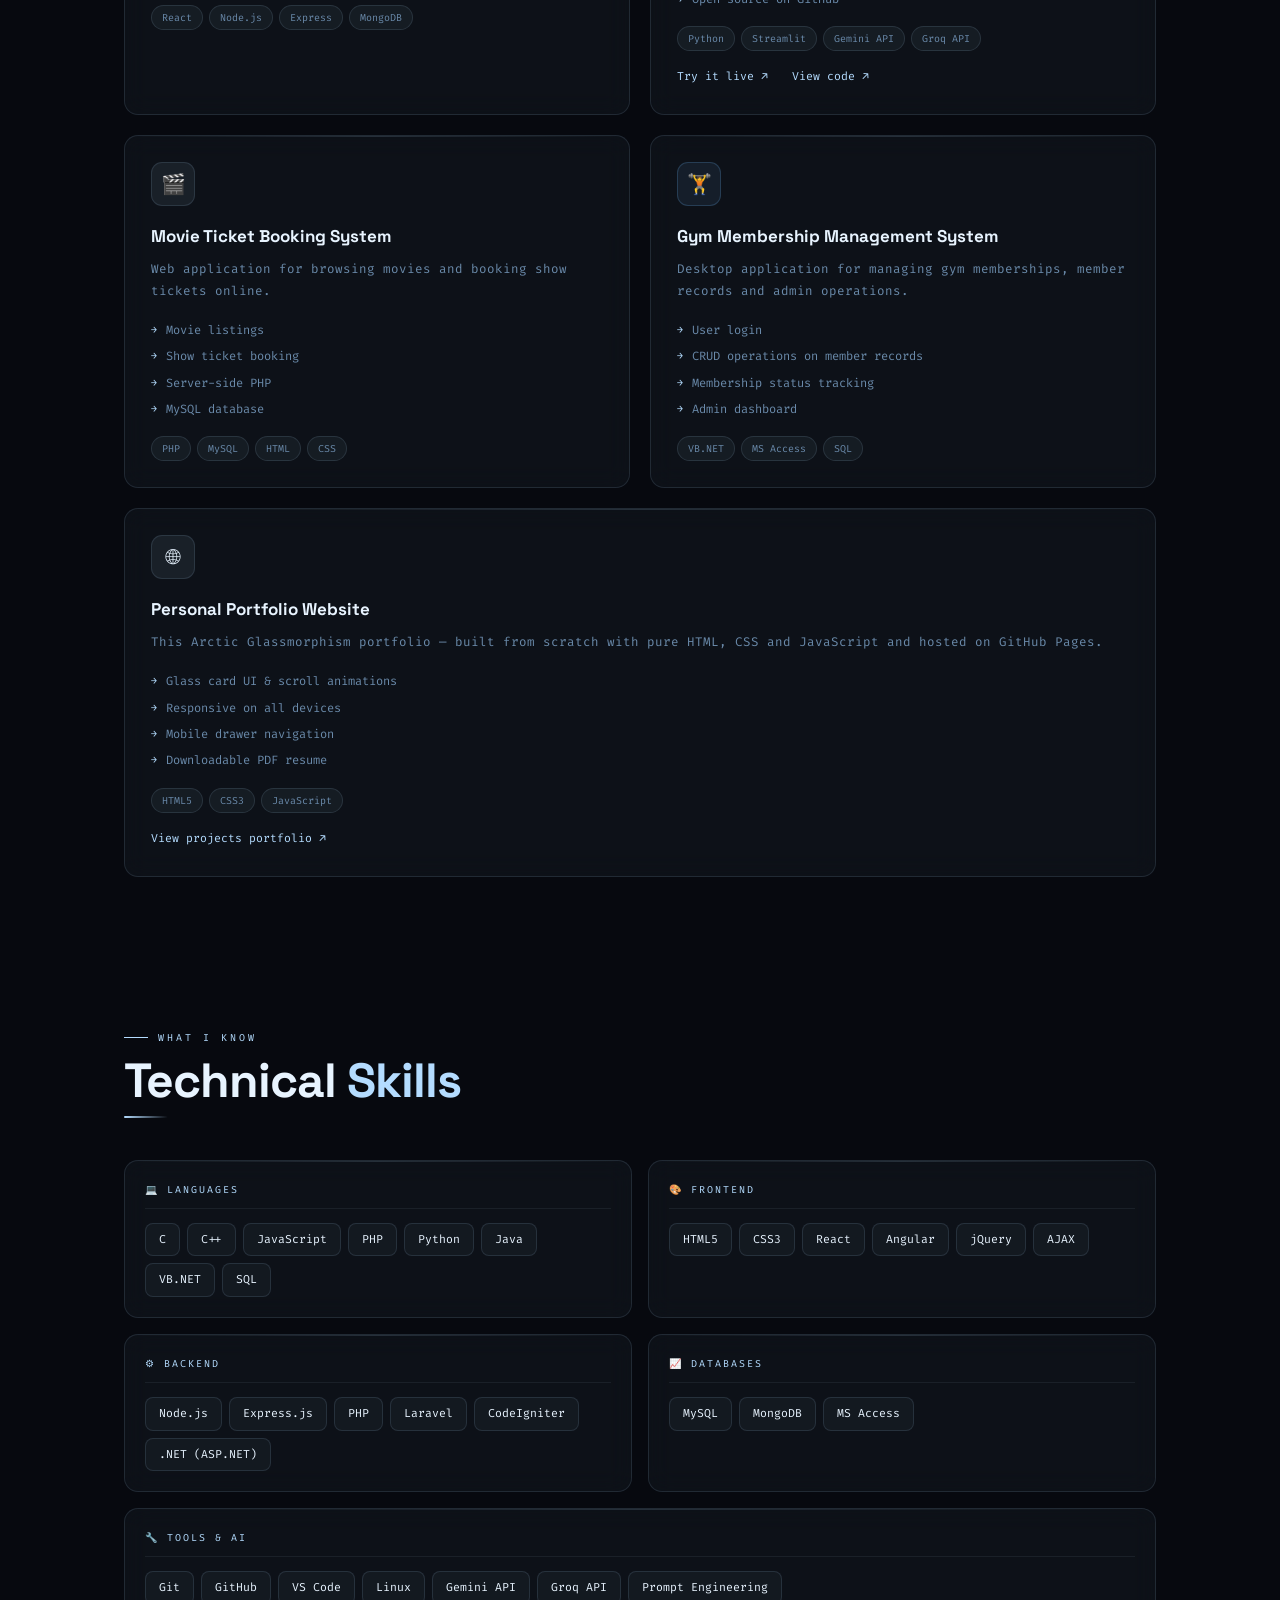
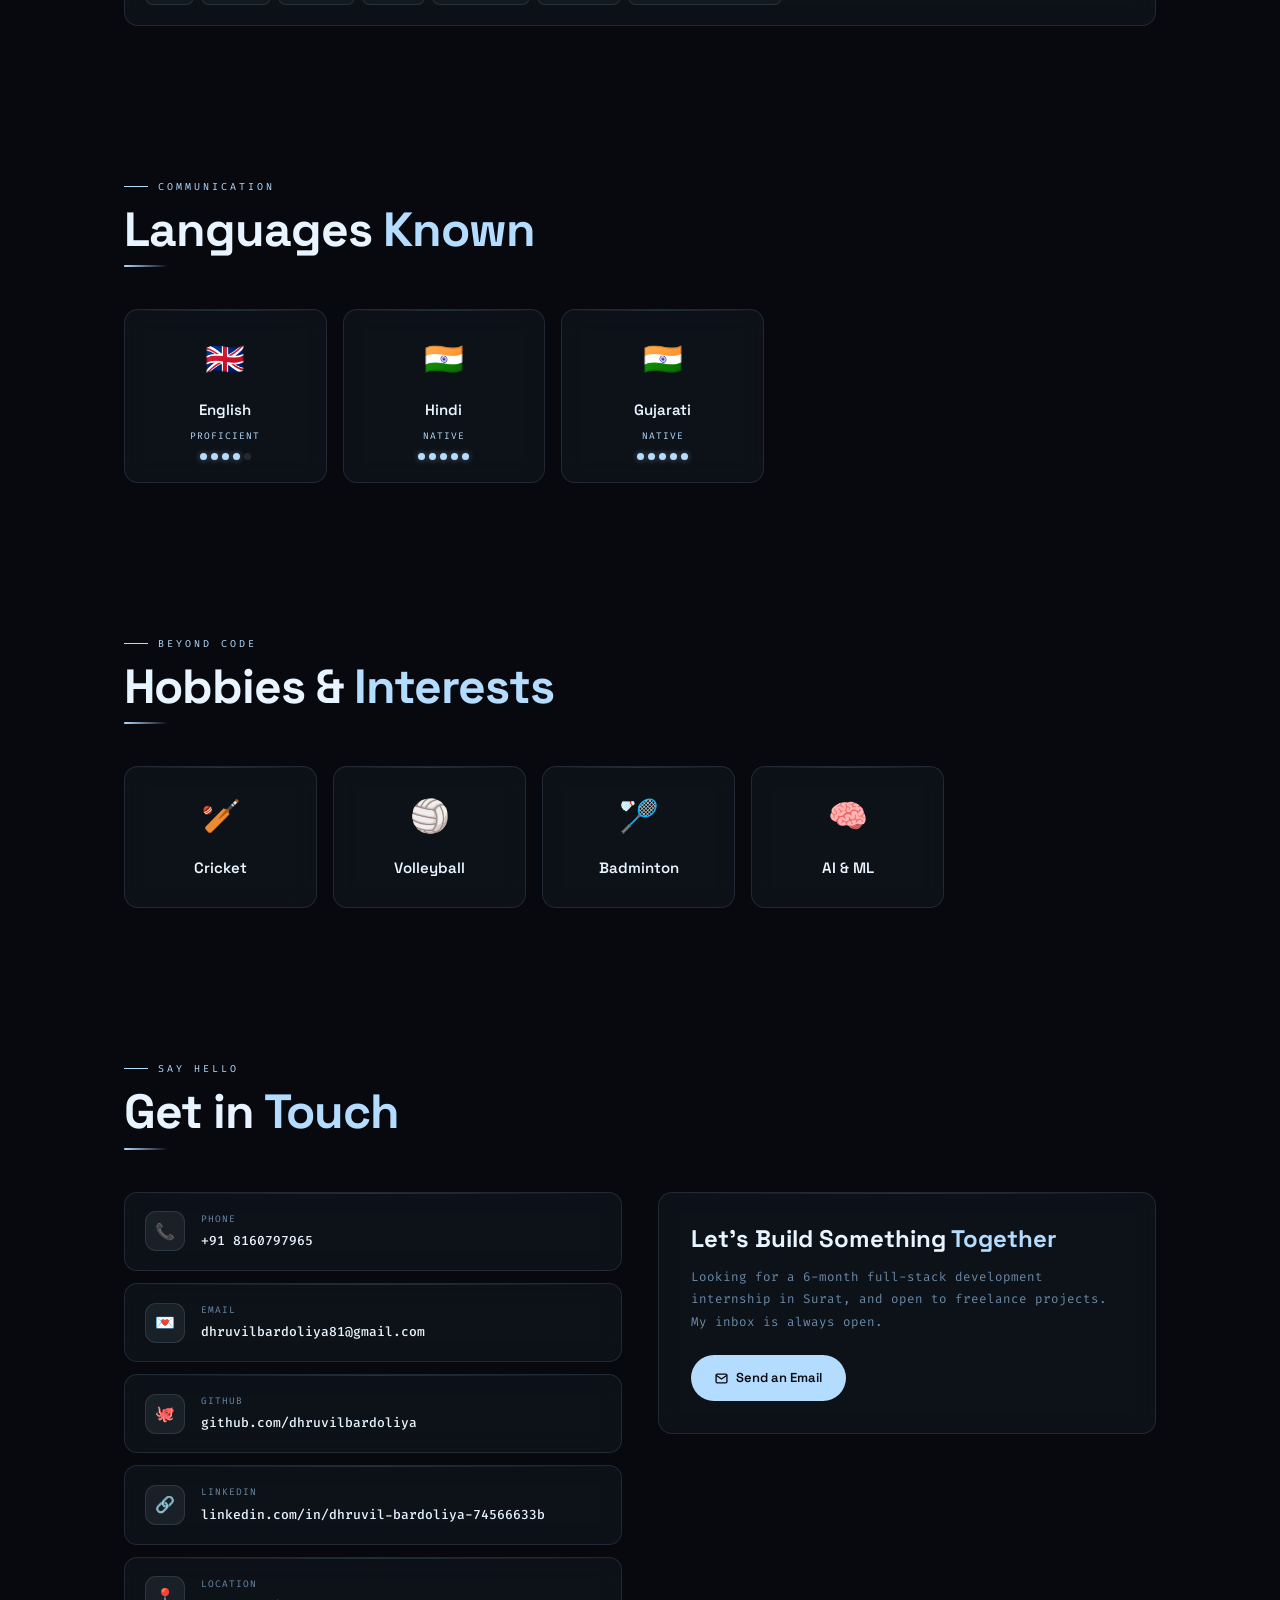
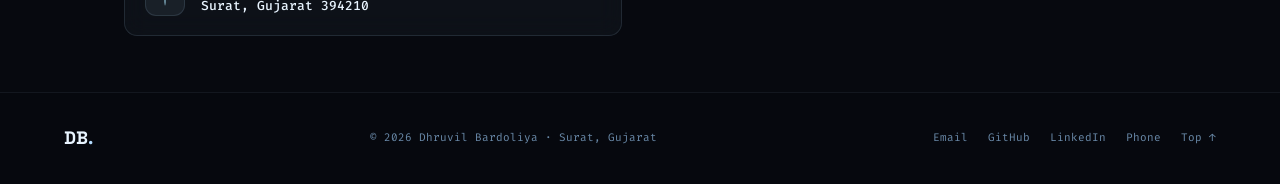
==== commit 5a0fe857: "Add LinkedIn profile link to site and resume Co-Authored-By: Claude Opus 5.5 <noreply@anthropic.com>" ====
--- a/index.html
+++ b/index.html
@@ -230,8 +230,7 @@
       <li class="glass-card contact-item"><div class="c-icon">&#128222;</div><div><p class="c-label">Phone</p><p class="c-val">+91 8160797965</p></div></li>
       <li class="glass-card contact-item"><div class="c-icon">&#128140;</div><div><p class="c-label">Email</p><p class="c-val" id="emailDisplay">loading...</p></div></li>
       <li class="glass-card contact-item"><div class="c-icon">&#128025;</div><div><p class="c-label">GitHub</p><p class="c-val"><a href="https://github.com/dhruvilbardoliya" target="_blank" rel="noopener">github.com/dhruvilbardoliya</a></p></div></li>
-      <!-- LinkedIn: replace "your-profile" (in both places below and in the footer) with your LinkedIn username -->
-      <li class="glass-card contact-item"><div class="c-icon">&#128279;</div><div><p class="c-label">LinkedIn</p><p class="c-val"><a href="https://www.linkedin.com/in/your-profile" target="_blank" rel="noopener">linkedin.com/in/your-profile</a></p></div></li>
+      <li class="glass-card contact-item"><div class="c-icon">&#128279;</div><div><p class="c-label">LinkedIn</p><p class="c-val"><a href="https://www.linkedin.com/in/dhruvil-bardoliya-74566633b/" target="_blank" rel="noopener">linkedin.com/in/dhruvil-bardoliya-74566633b</a></p></div></li>
       <li class="glass-card contact-item"><div class="c-icon">&#128205;</div><div><p class="c-label">Location</p><p class="c-val">Surat, Gujarat 394210</p></div></li>
     </ul>
     <div class="glass-card contact-cta reveal" data-delay="120">
@@ -251,7 +250,7 @@
   <div class="f-links">
     <a href="#" id="footerEmail">Email</a>
     <a href="https://github.com/dhruvilbardoliya" target="_blank" rel="noopener">GitHub</a>
-    <a href="https://www.linkedin.com/in/your-profile" target="_blank" rel="noopener">LinkedIn</a>
+    <a href="https://www.linkedin.com/in/dhruvil-bardoliya-74566633b/" target="_blank" rel="noopener">LinkedIn</a>
     <a href="tel:+918160797965">Phone</a>
     <a href="#hero">Top &#8593;</a>
   </div>
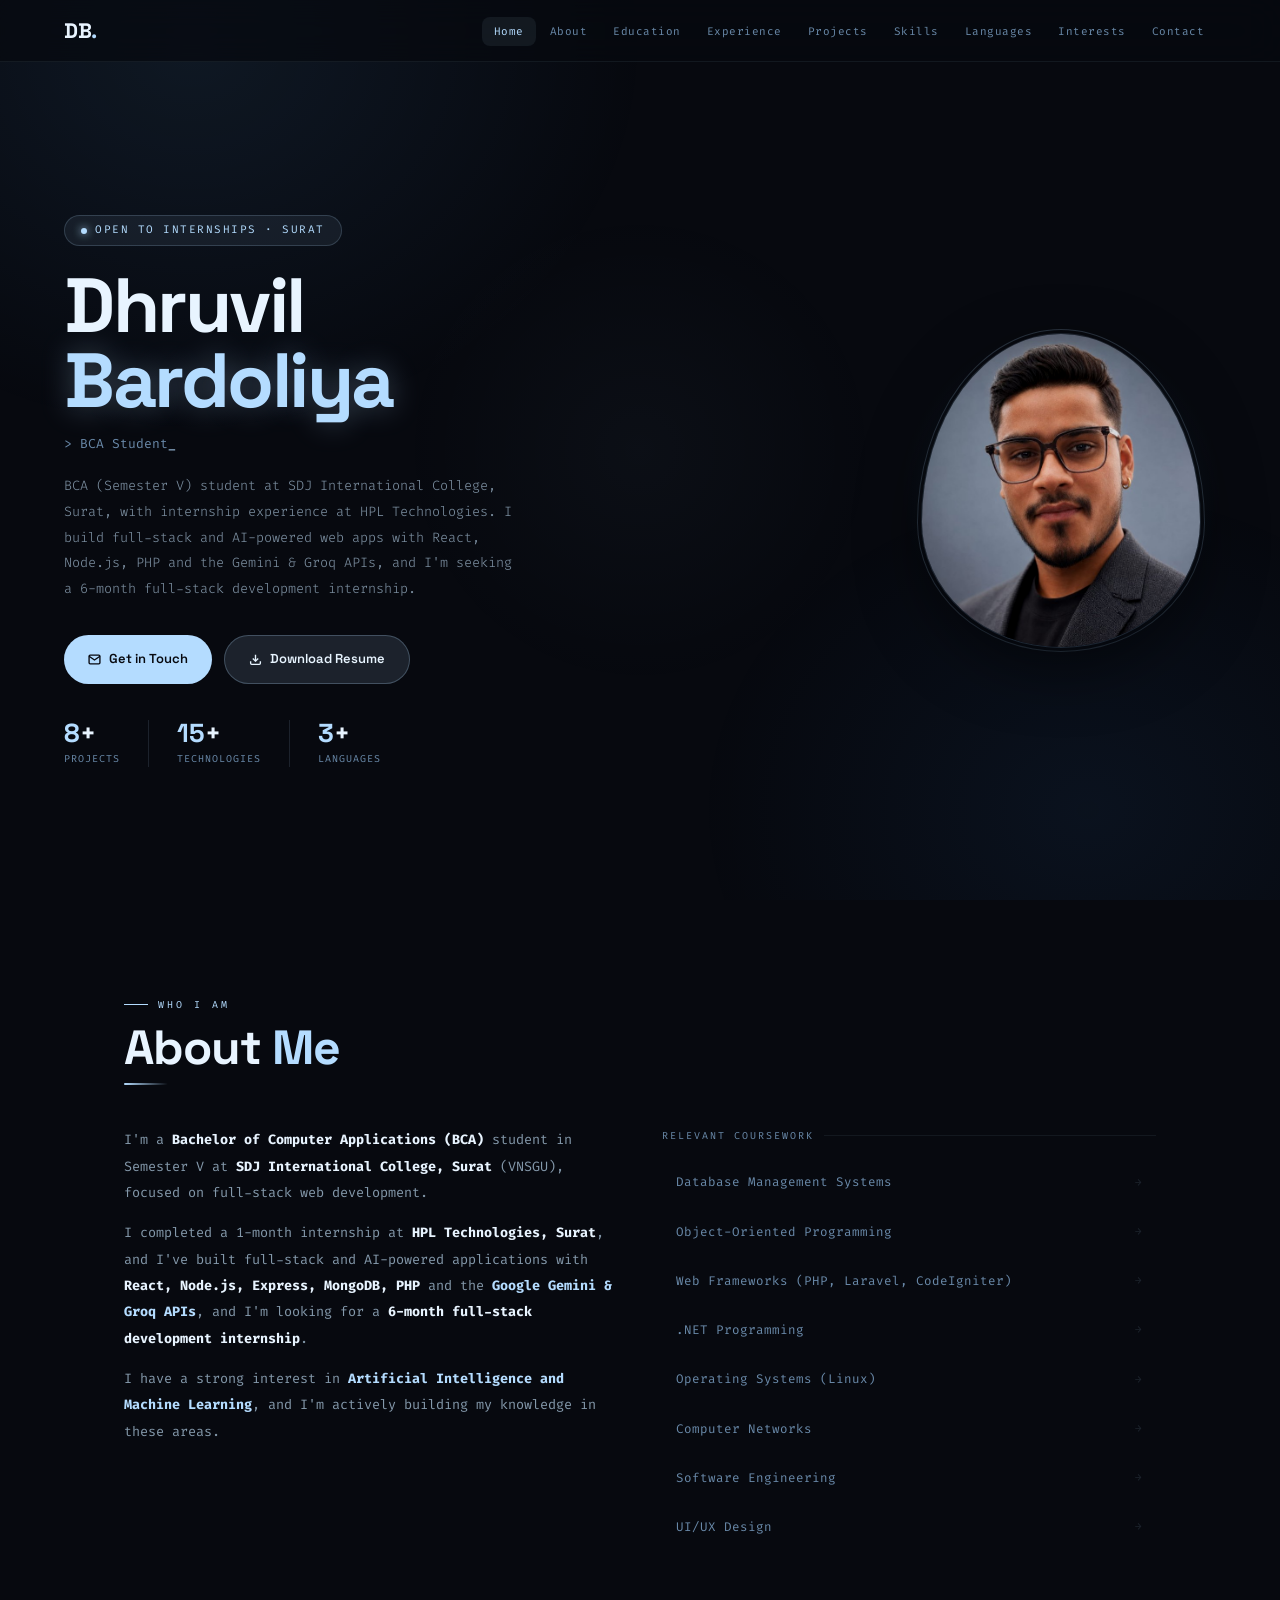
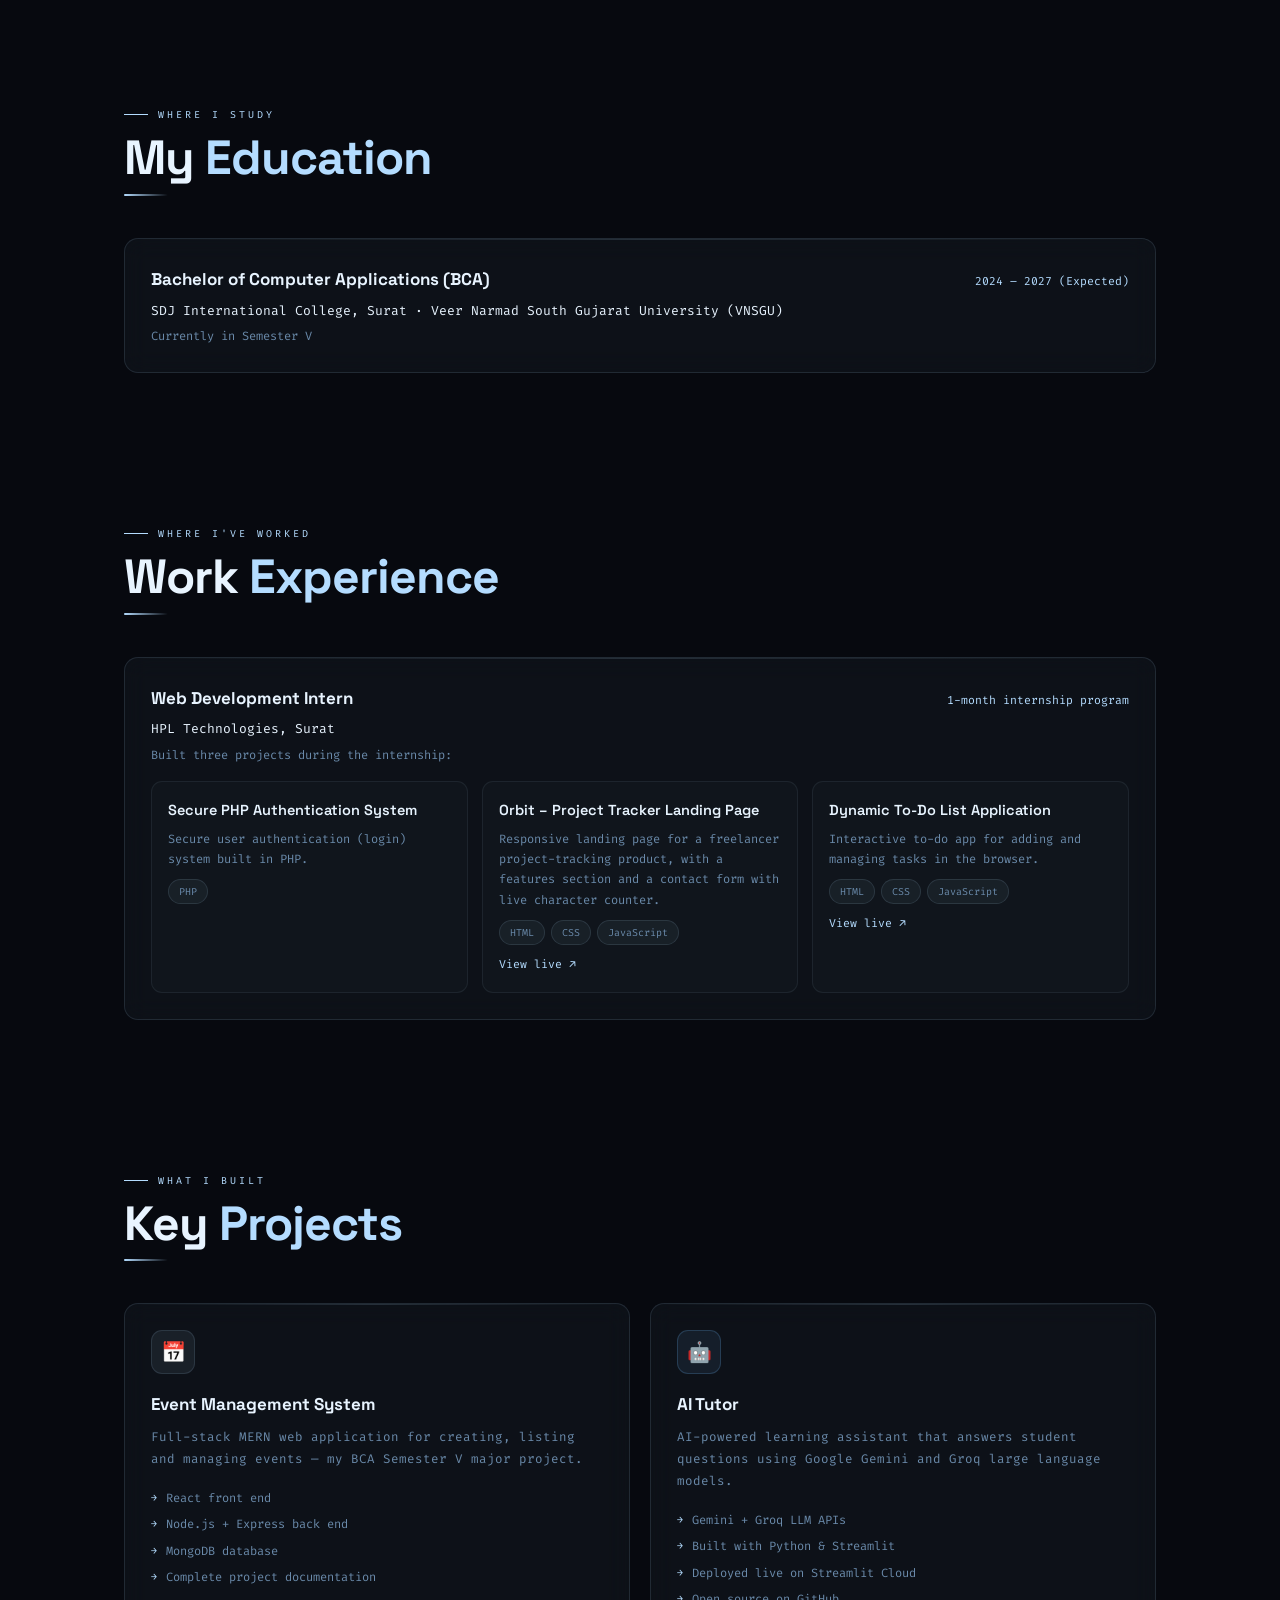
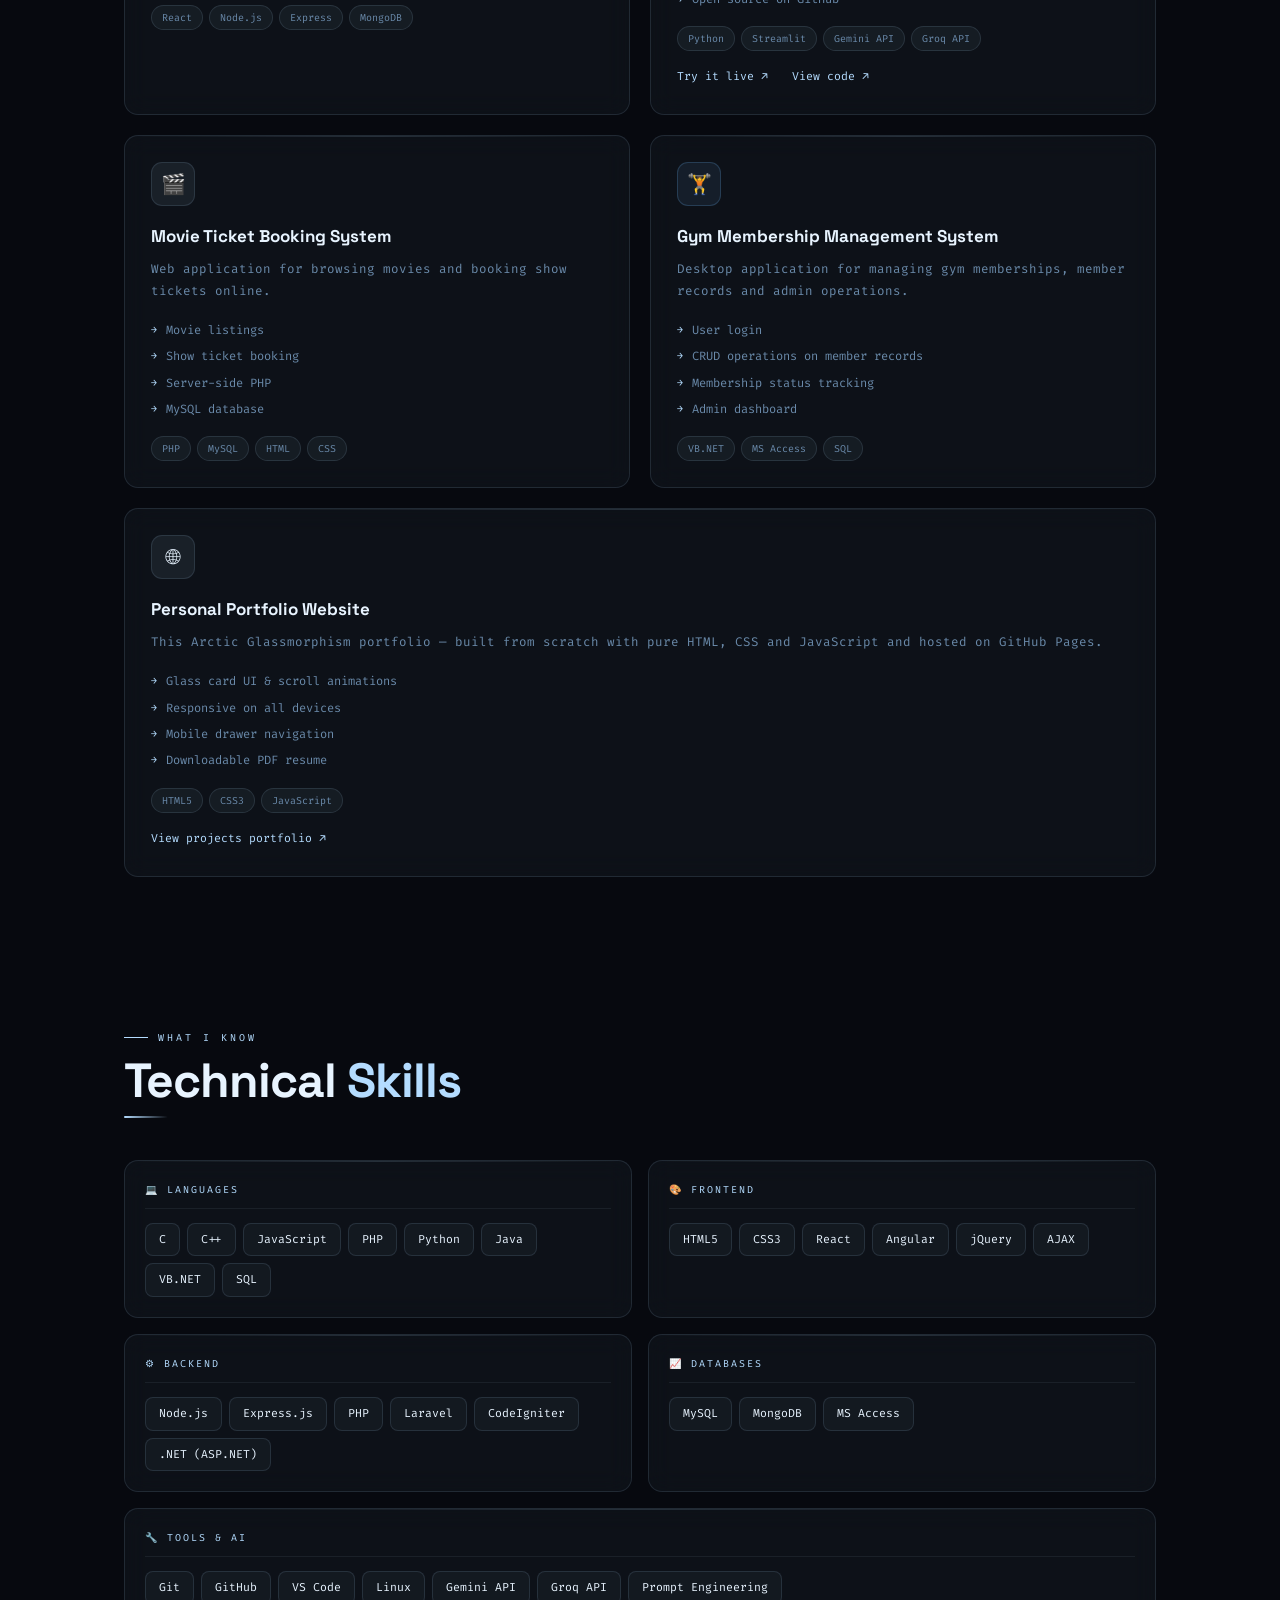
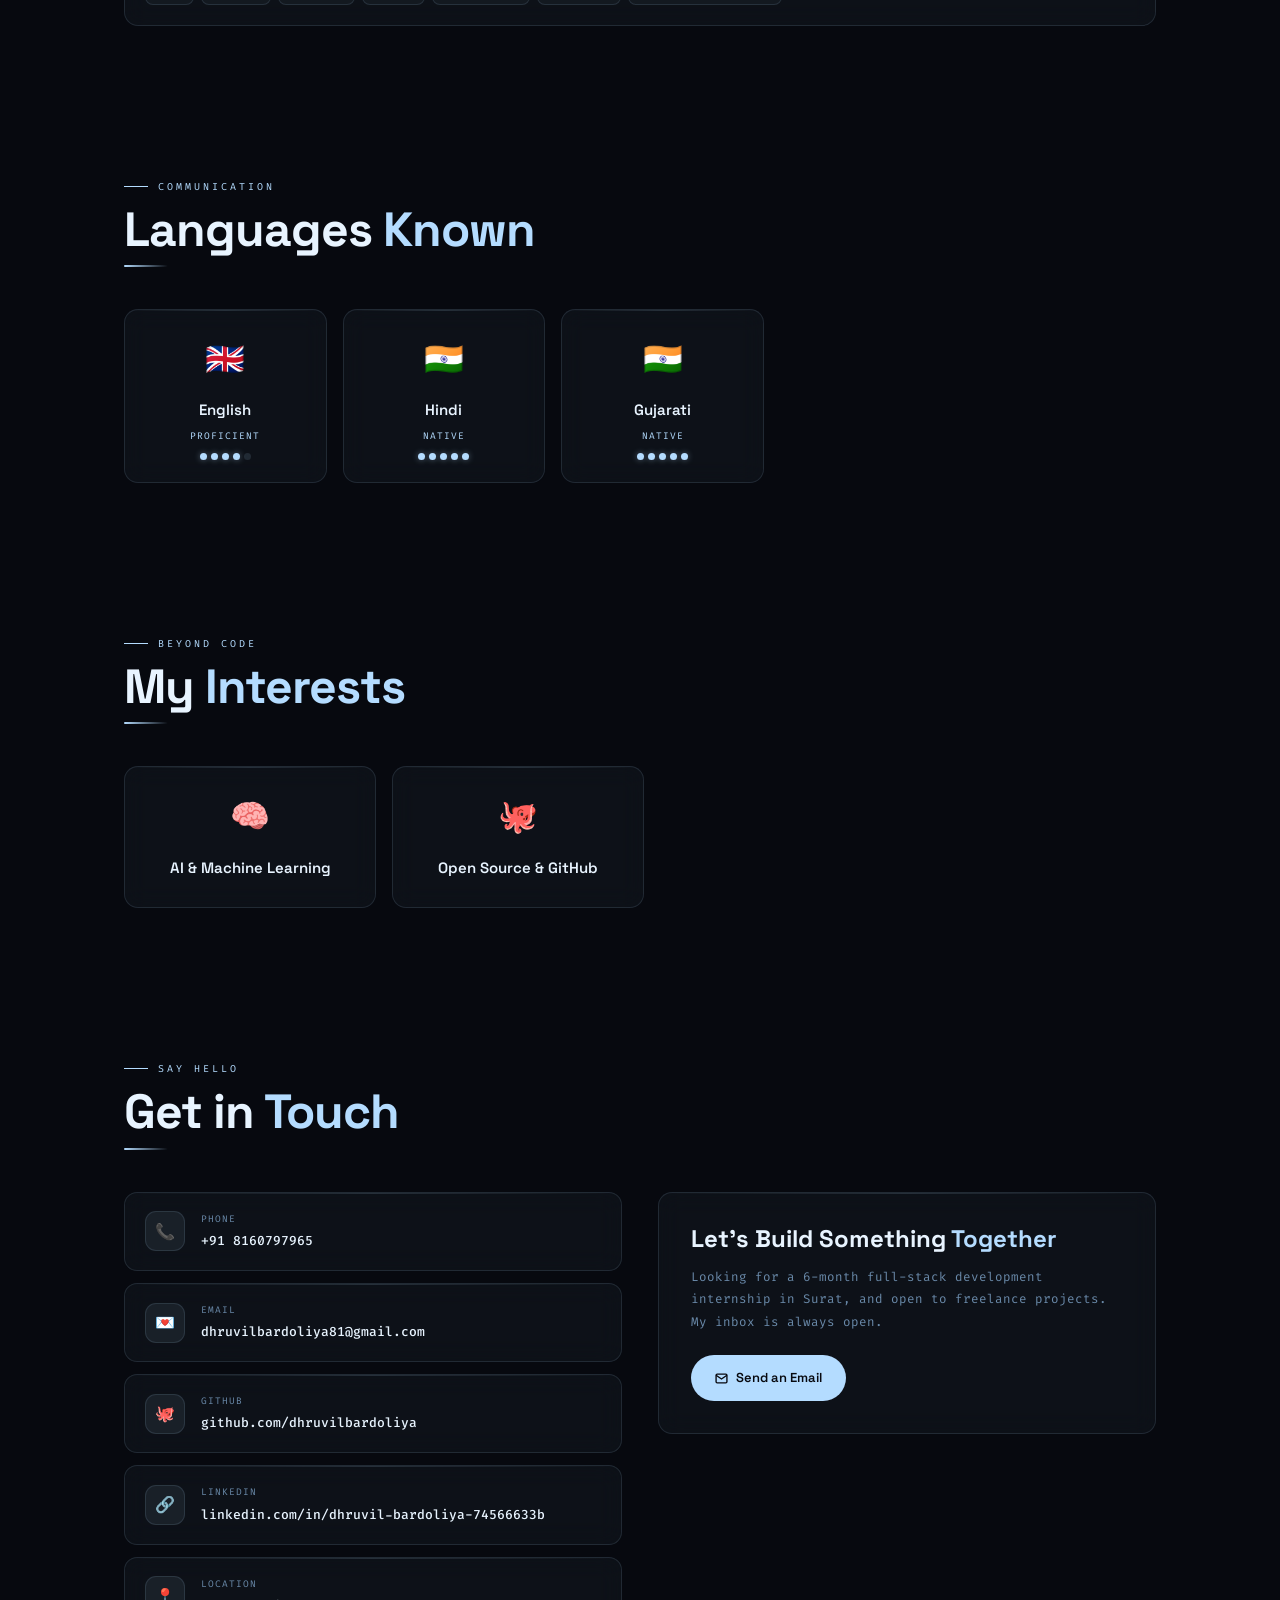
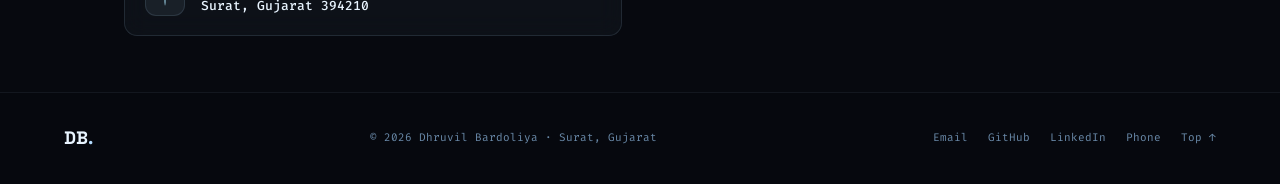
==== commit c9188ad0: "Replace sports with AI/ML and open-source interests Co-Authored-By: Claude Opus 5.5 <noreply@anthrop" ====
--- a/index.html
+++ b/index.html
@@ -23,7 +23,7 @@
     <li><a href="#projects">Projects</a></li>
     <li><a href="#skills">Skills</a></li>
     <li><a href="#languages">Languages</a></li>
-    <li><a href="#hobbies">Hobbies</a></li>
+    <li><a href="#hobbies">Interests</a></li>
     <li><a href="#contact">Contact</a></li>
   </ul>
   <button class="menu-btn" onclick="openDrawer()">&#9776; Menu</button>
@@ -42,7 +42,7 @@
   <a href="#projects"  onclick="closeDrawer()">&#128187; Projects</a>
   <a href="#skills"    onclick="closeDrawer()">&#9881; Skills</a>
   <a href="#languages" onclick="closeDrawer()">&#127760; Languages</a>
-  <a href="#hobbies"   onclick="closeDrawer()">&#127951; Hobbies</a>
+  <a href="#hobbies"   onclick="closeDrawer()">&#128161; Interests</a>
   <a href="#contact"   onclick="closeDrawer()">&#128140; Contact</a>
 </div>
 
@@ -211,13 +211,11 @@
 
 <div class="section" id="hobbies">
   <p class="sec-eyebrow">Beyond Code</p>
-  <h2 class="sec-title">Hobbies &amp; <span>Interests</span></h2>
-  <div class="divider"></div>
-  <div class="three-grid four-grid">
-    <div class="glass-card hobby-card reveal"><span class="hobby-icon">&#127951;</span><p class="hobby-name">Cricket</p></div>
-    <div class="glass-card hobby-card reveal" data-delay="80"><span class="hobby-icon">&#127952;</span><p class="hobby-name">Volleyball</p></div>
-    <div class="glass-card hobby-card reveal" data-delay="160"><span class="hobby-icon">&#127992;</span><p class="hobby-name">Badminton</p></div>
-    <div class="glass-card hobby-card reveal" data-delay="240"><span class="hobby-icon">&#129504;</span><p class="hobby-name">AI &amp; ML</p></div>
+  <h2 class="sec-title">My <span>Interests</span></h2>
+  <div class="divider"></div>
+  <div class="three-grid two-grid">
+    <div class="glass-card hobby-card reveal"><span class="hobby-icon">&#129504;</span><p class="hobby-name">AI &amp; Machine Learning</p></div>
+    <div class="glass-card hobby-card reveal" data-delay="80"><span class="hobby-icon">&#128025;</span><p class="hobby-name">Open Source &amp; GitHub</p></div>
   </div>
 </div>
 
--- a/style.css
+++ b/style.css
@@ -170,7 +170,7 @@
 .badge-pill:hover{background:rgba(180,220,255,0.1);border-color:rgba(180,220,255,0.28);color:var(--accent);transform:translateY(-2px);}
 
 .three-grid{display:grid;grid-template-columns:repeat(3,1fr);gap:16px;max-width:640px;}
-.four-grid{grid-template-columns:repeat(4,1fr);max-width:820px;}
+.two-grid{grid-template-columns:repeat(2,1fr);max-width:520px;}
 .lang-card,.hobby-card{padding:22px 14px;text-align:center;cursor:default;}
 .lang-flag,.hobby-icon{font-size:32px;margin-bottom:11px;display:block;transition:transform 0.3s;}
 .lang-card:hover .lang-flag,.hobby-card:hover .hobby-icon{transform:scale(1.15) rotate(-5deg);}
@@ -244,4 +244,4 @@
   .lang-lvl{font-size:9px;}
   .f-links{flex-wrap:wrap;justify-content:center;}
 }
-@media(max-width:540px){.four-grid{grid-template-columns:repeat(2,1fr);}}
+@media(max-width:540px){.two-grid{grid-template-columns:repeat(2,1fr);}}
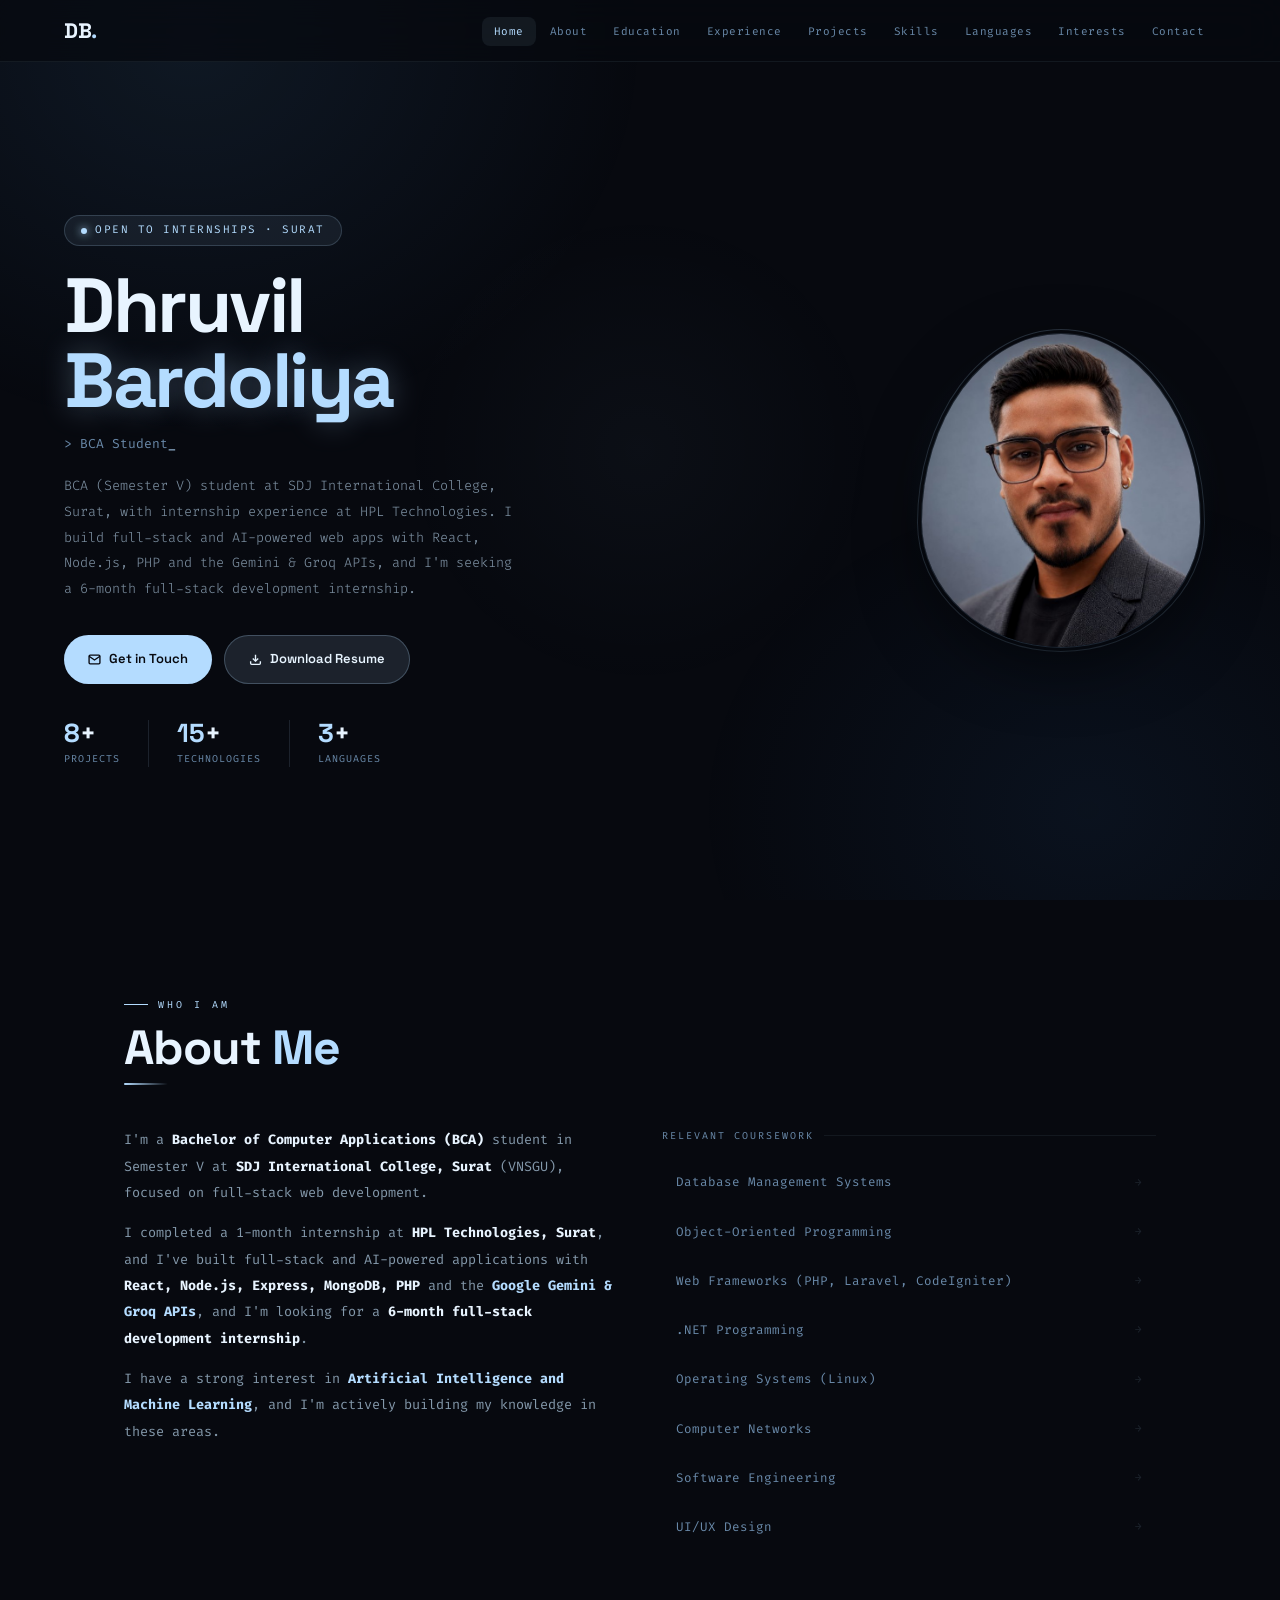
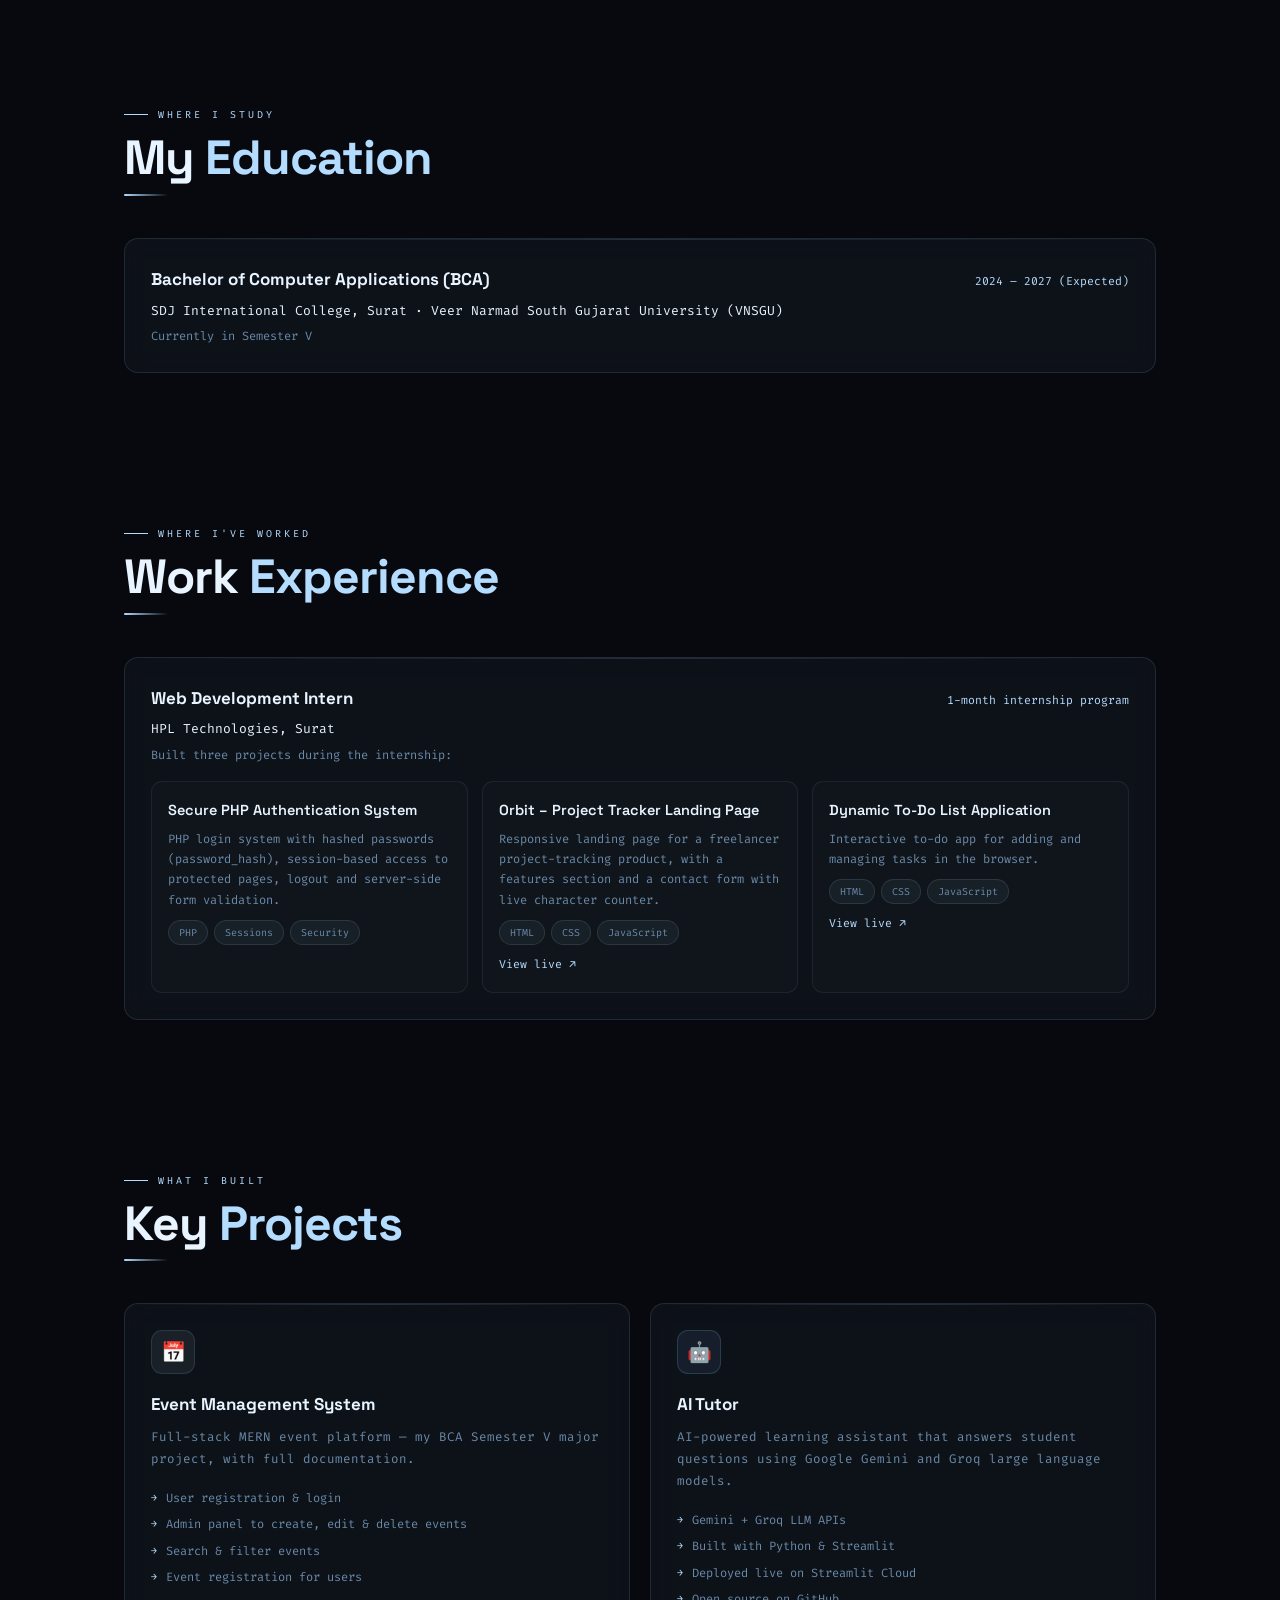
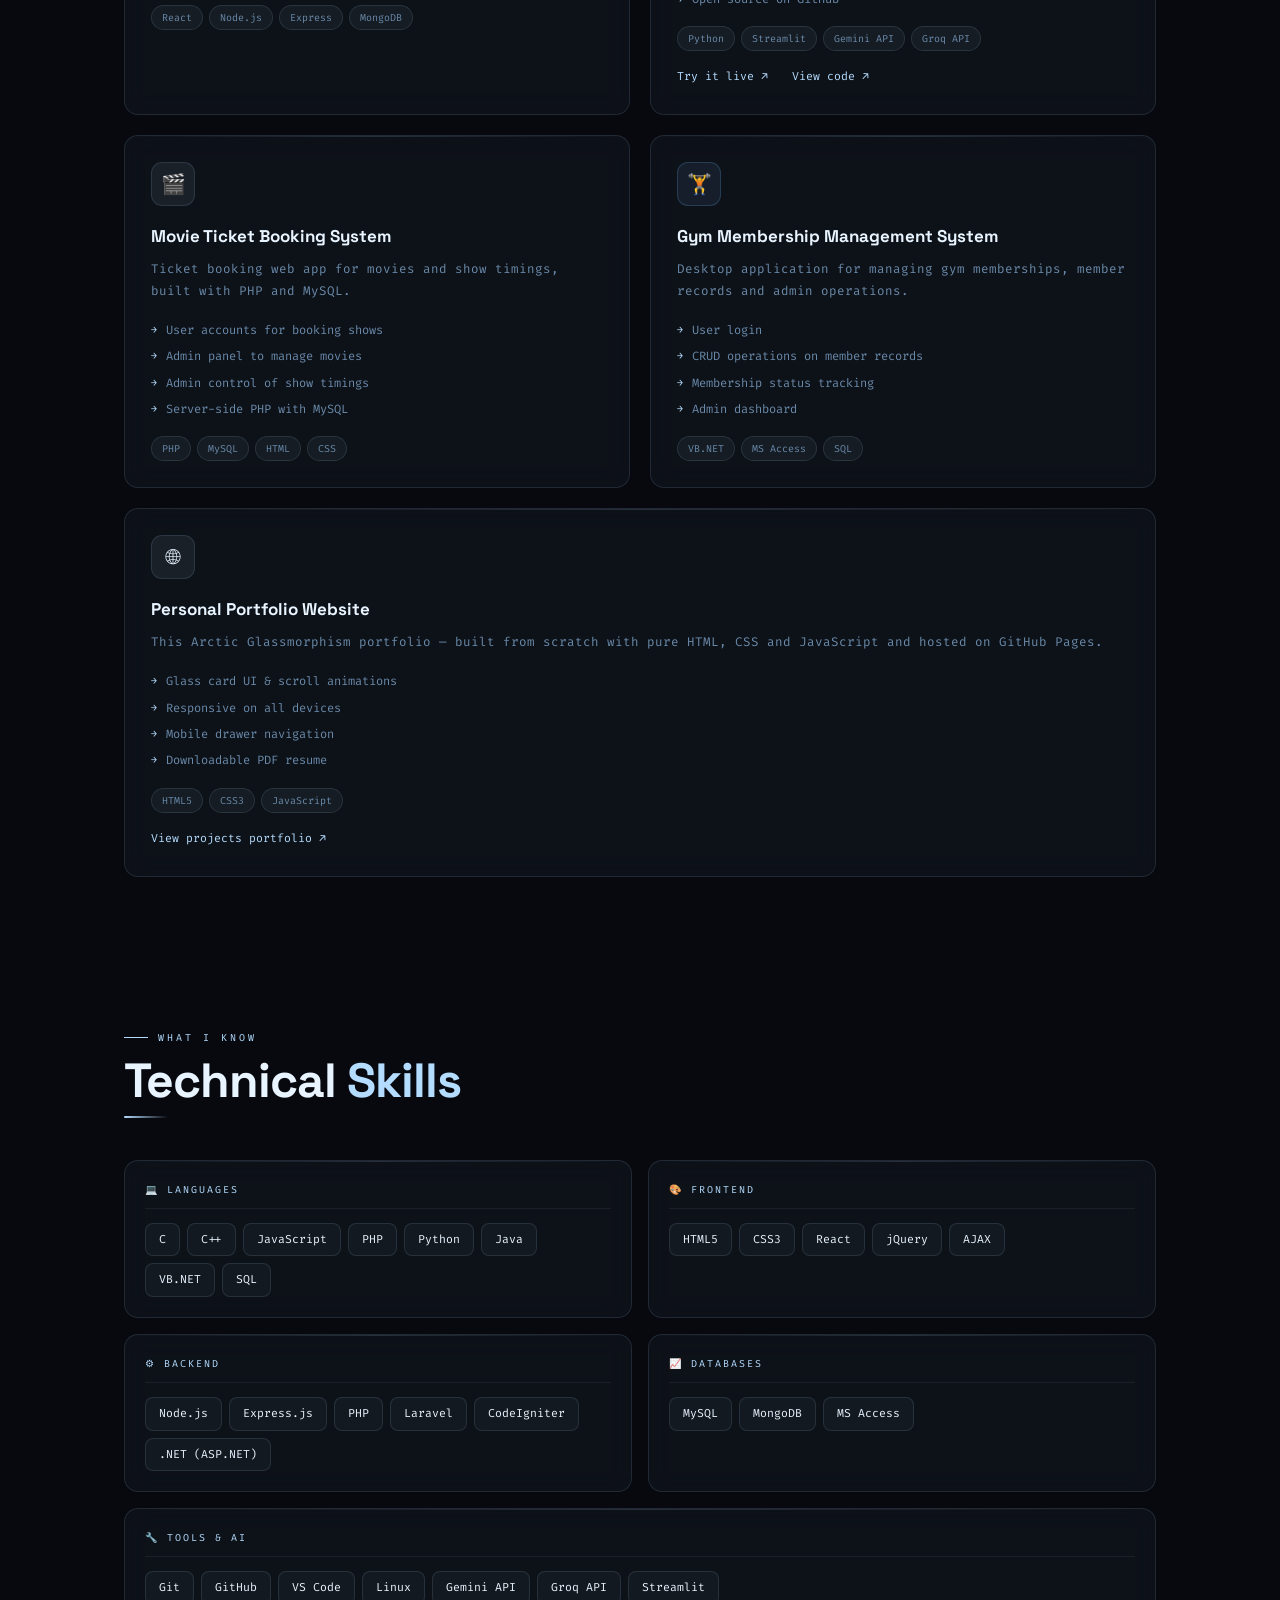
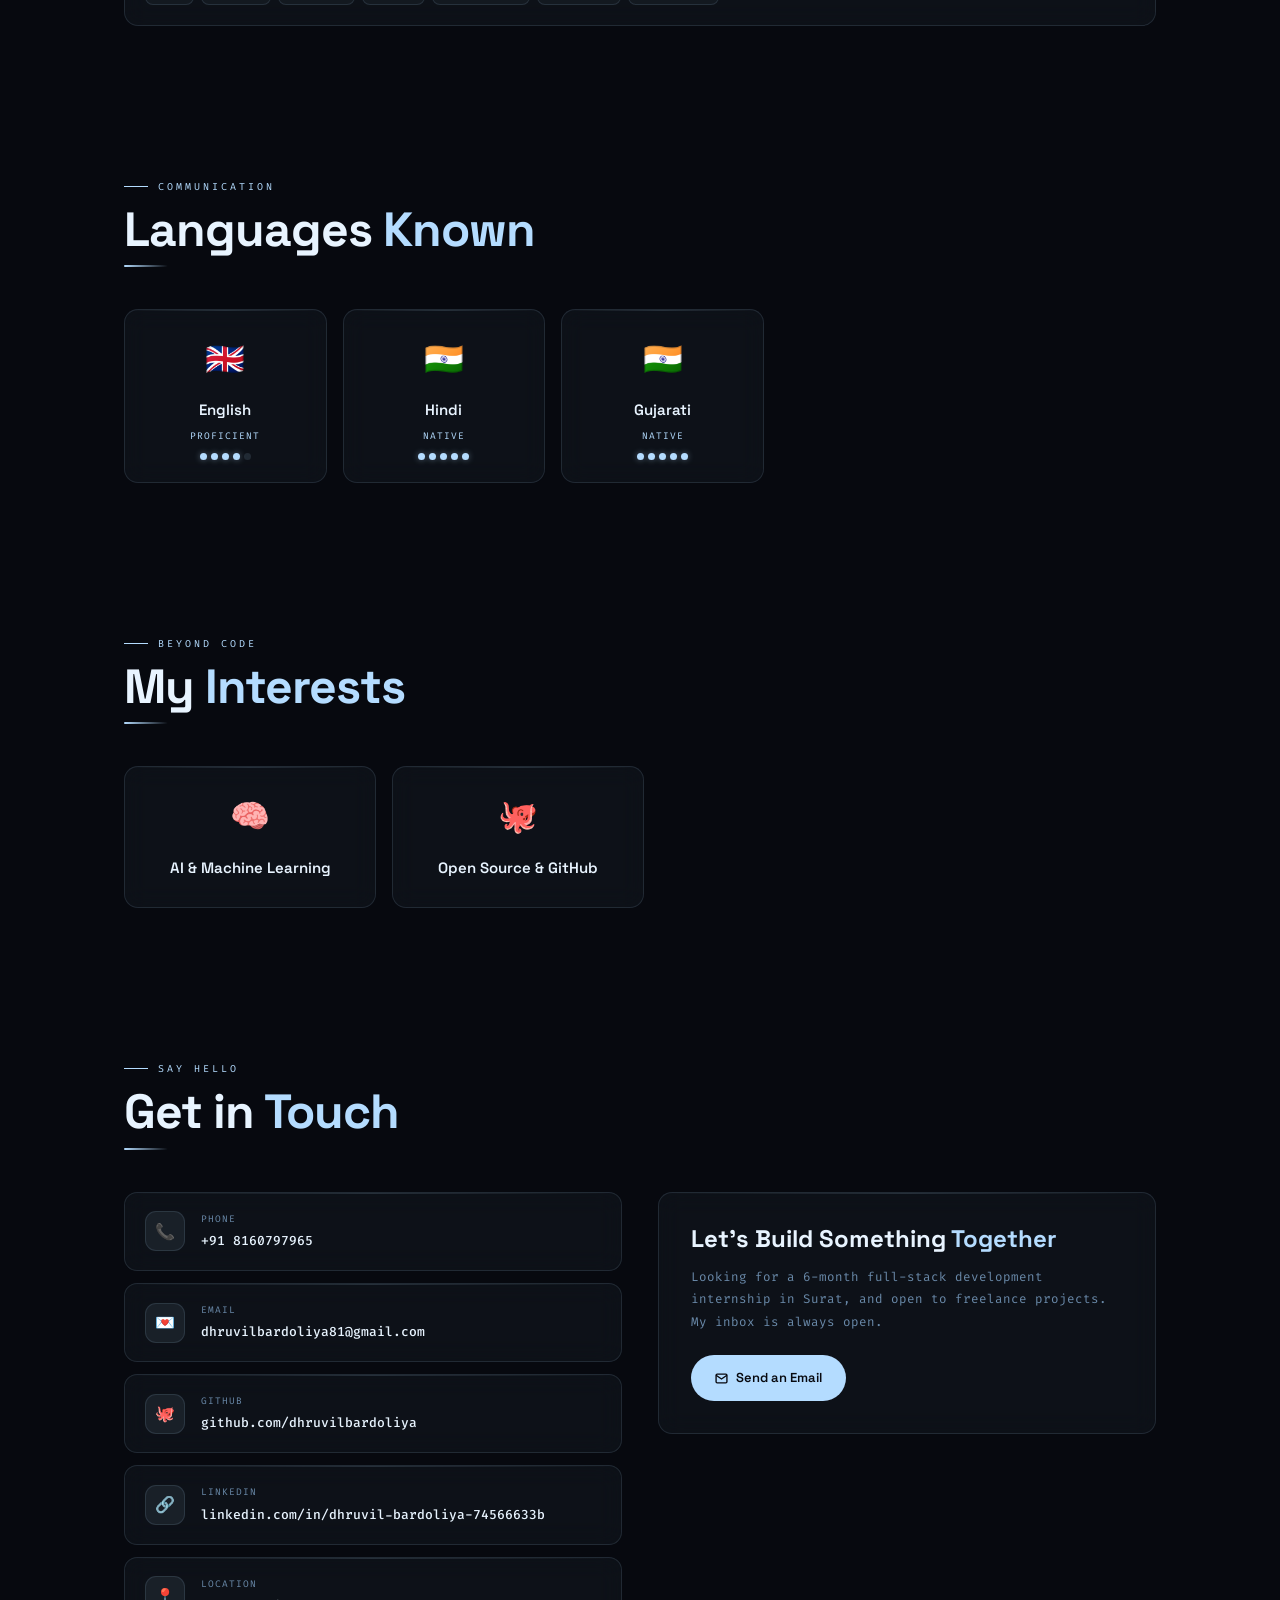
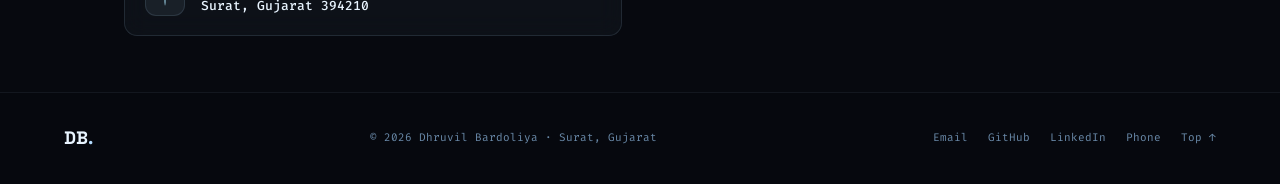
==== commit d67fc7e1: "Strengthen project details, trim skills and coursework Co-Authored-By: Claude Opus 5.5 <noreply@anth" ====
--- a/index.html
+++ b/index.html
@@ -133,7 +133,7 @@
     <p class="edu-school">HPL Technologies, Surat</p>
     <p class="edu-note">Built three projects during the internship:</p>
     <div class="exp-list">
-      <div class="exp-item"><h4>Secure PHP Authentication System</h4><p>Secure user authentication (login) system built in PHP.</p><div class="proj-tags"><span class="tag">PHP</span></div></div>
+      <div class="exp-item"><h4>Secure PHP Authentication System</h4><p>PHP login system with hashed passwords (password_hash), session-based access to protected pages, logout and server-side form validation.</p><div class="proj-tags"><span class="tag">PHP</span><span class="tag">Sessions</span><span class="tag">Security</span></div></div>
       <div class="exp-item"><h4>Orbit – Project Tracker Landing Page</h4><p>Responsive landing page for a freelancer project-tracking product, with a features section and a contact form with live character counter.</p><div class="proj-tags"><span class="tag">HTML</span><span class="tag">CSS</span><span class="tag">JavaScript</span></div><a class="proj-link" href="https://dhruvilbardoliya.github.io/Orbit_Project_Tracker/" target="_blank" rel="noopener">View live &#8599;</a></div>
       <div class="exp-item"><h4>Dynamic To-Do List Application</h4><p>Interactive to-do app for adding and managing tasks in the browser.</p><div class="proj-tags"><span class="tag">HTML</span><span class="tag">CSS</span><span class="tag">JavaScript</span></div><a class="proj-link" href="https://dhruvilbardoliya.github.io/Dynamic-ToDo-App/" target="_blank" rel="noopener">View live &#8599;</a></div>
     </div>
@@ -148,8 +148,8 @@
     <div class="glass-card proj-card reveal">
       <div class="proj-icon">&#128197;</div>
       <h3 class="proj-title">Event Management System</h3>
-      <p class="proj-desc">Full-stack MERN web application for creating, listing and managing events — my BCA Semester V major project.</p>
-      <ul class="proj-list"><li>React front end</li><li>Node.js + Express back end</li><li>MongoDB database</li><li>Complete project documentation</li></ul>
+      <p class="proj-desc">Full-stack MERN event platform — my BCA Semester V major project, with full documentation.</p>
+      <ul class="proj-list"><li>User registration &amp; login</li><li>Admin panel to create, edit &amp; delete events</li><li>Search &amp; filter events</li><li>Event registration for users</li></ul>
       <div class="proj-tags"><span class="tag">React</span><span class="tag">Node.js</span><span class="tag">Express</span><span class="tag">MongoDB</span></div>
     </div>
     <div class="glass-card proj-card reveal" data-delay="100">
@@ -163,8 +163,8 @@
     <div class="glass-card proj-card reveal">
       <div class="proj-icon">&#127916;</div>
       <h3 class="proj-title">Movie Ticket Booking System</h3>
-      <p class="proj-desc">Web application for browsing movies and booking show tickets online.</p>
-      <ul class="proj-list"><li>Movie listings</li><li>Show ticket booking</li><li>Server-side PHP</li><li>MySQL database</li></ul>
+      <p class="proj-desc">Ticket booking web app for movies and show timings, built with PHP and MySQL.</p>
+      <ul class="proj-list"><li>User accounts for booking shows</li><li>Admin panel to manage movies</li><li>Admin control of show timings</li><li>Server-side PHP with MySQL</li></ul>
       <div class="proj-tags"><span class="tag">PHP</span><span class="tag">MySQL</span><span class="tag">HTML</span><span class="tag">CSS</span></div>
     </div>
     <div class="glass-card proj-card reveal" data-delay="100">
@@ -191,10 +191,10 @@
   <div class="divider"></div>
   <div class="skill-grid">
     <div class="glass-card skill-cat reveal"><p class="skill-cat-title">&#128187; Languages</p><div class="badges"><span class="badge-pill">C</span><span class="badge-pill">C++</span><span class="badge-pill">JavaScript</span><span class="badge-pill">PHP</span><span class="badge-pill">Python</span><span class="badge-pill">Java</span><span class="badge-pill">VB.NET</span><span class="badge-pill">SQL</span></div></div>
-    <div class="glass-card skill-cat reveal" data-delay="80"><p class="skill-cat-title">&#127912; Frontend</p><div class="badges"><span class="badge-pill">HTML5</span><span class="badge-pill">CSS3</span><span class="badge-pill">React</span><span class="badge-pill">Angular</span><span class="badge-pill">jQuery</span><span class="badge-pill">AJAX</span></div></div>
+    <div class="glass-card skill-cat reveal" data-delay="80"><p class="skill-cat-title">&#127912; Frontend</p><div class="badges"><span class="badge-pill">HTML5</span><span class="badge-pill">CSS3</span><span class="badge-pill">React</span><span class="badge-pill">jQuery</span><span class="badge-pill">AJAX</span></div></div>
     <div class="glass-card skill-cat reveal" data-delay="160"><p class="skill-cat-title">&#9881; Backend</p><div class="badges"><span class="badge-pill">Node.js</span><span class="badge-pill">Express.js</span><span class="badge-pill">PHP</span><span class="badge-pill">Laravel</span><span class="badge-pill">CodeIgniter</span><span class="badge-pill">.NET (ASP.NET)</span></div></div>
     <div class="glass-card skill-cat reveal" data-delay="240"><p class="skill-cat-title">&#128200; Databases</p><div class="badges"><span class="badge-pill">MySQL</span><span class="badge-pill">MongoDB</span><span class="badge-pill">MS Access</span></div></div>
-    <div class="glass-card skill-cat reveal" data-delay="320"><p class="skill-cat-title">&#128295; Tools &amp; AI</p><div class="badges"><span class="badge-pill">Git</span><span class="badge-pill">GitHub</span><span class="badge-pill">VS Code</span><span class="badge-pill">Linux</span><span class="badge-pill">Gemini API</span><span class="badge-pill">Groq API</span><span class="badge-pill">Prompt Engineering</span></div></div>
+    <div class="glass-card skill-cat reveal" data-delay="320"><p class="skill-cat-title">&#128295; Tools &amp; AI</p><div class="badges"><span class="badge-pill">Git</span><span class="badge-pill">GitHub</span><span class="badge-pill">VS Code</span><span class="badge-pill">Linux</span><span class="badge-pill">Gemini API</span><span class="badge-pill">Groq API</span><span class="badge-pill">Streamlit</span></div></div>
   </div>
 </div>
 
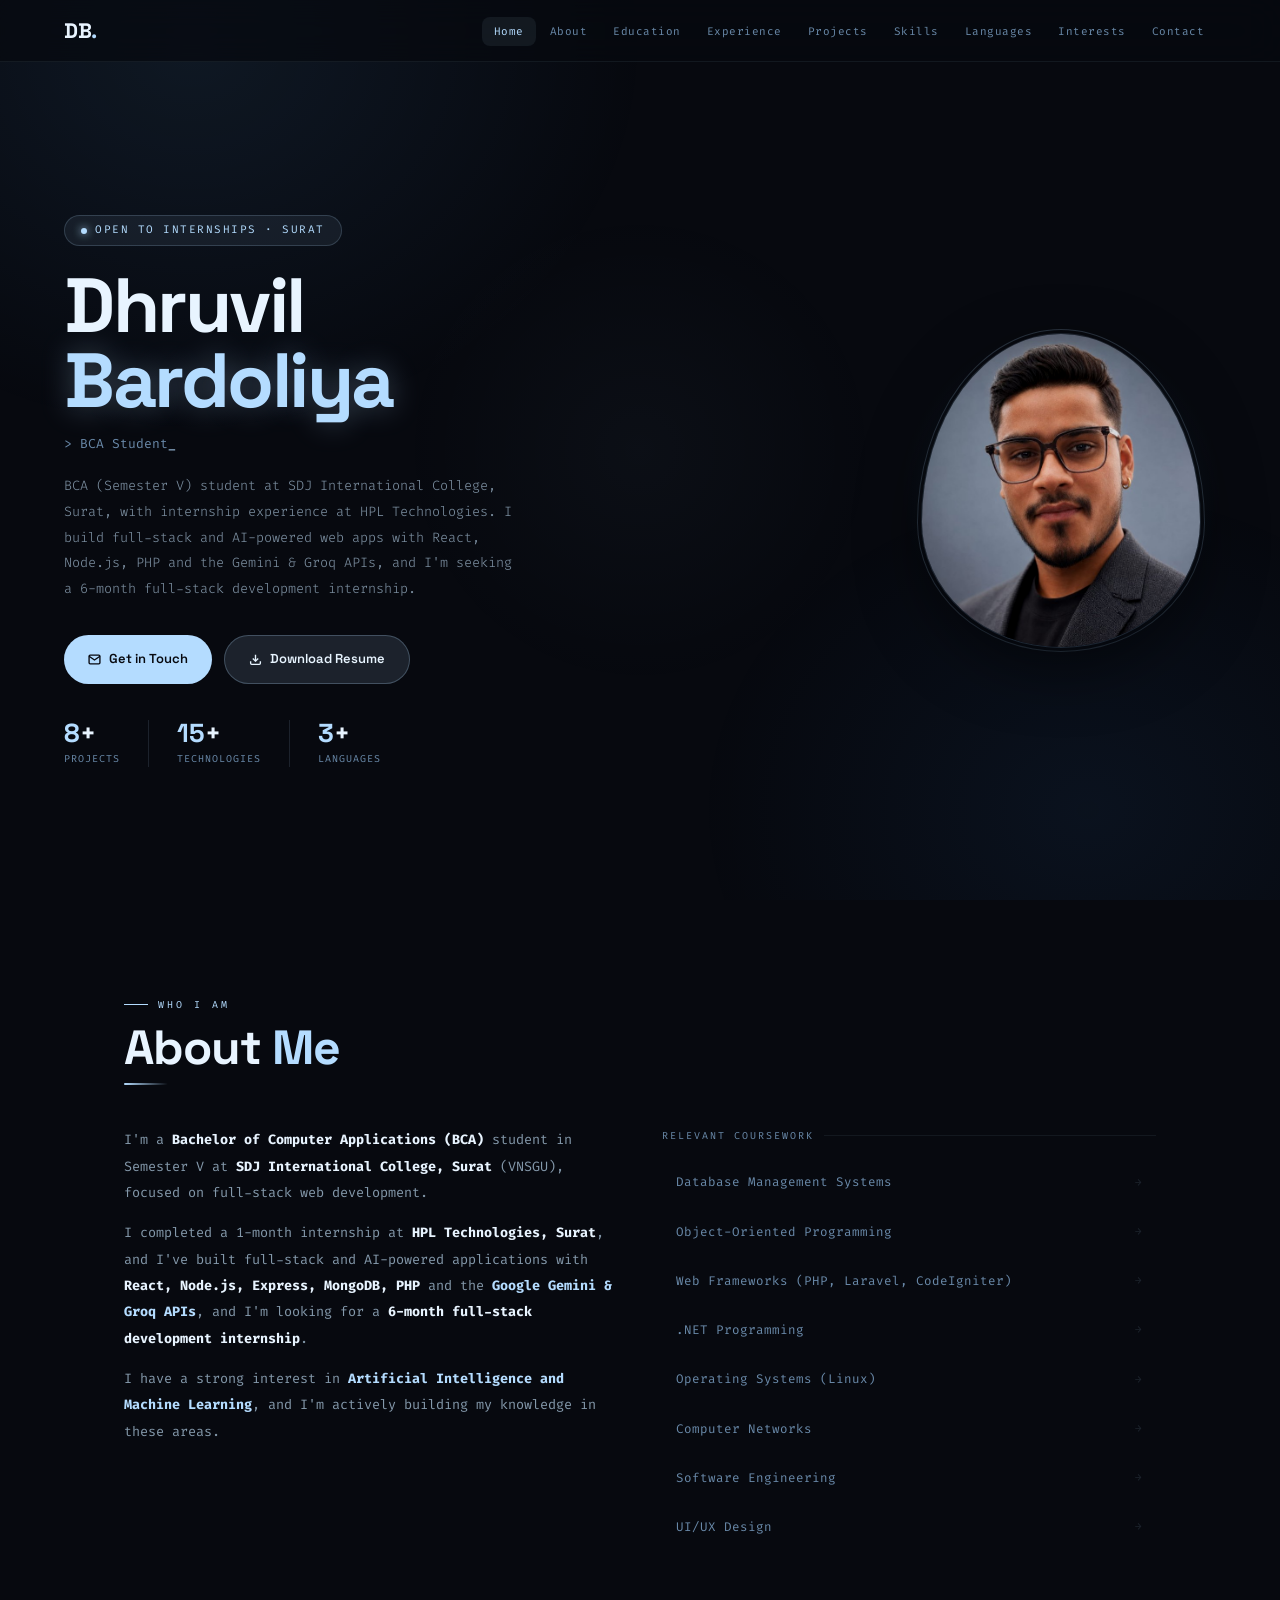
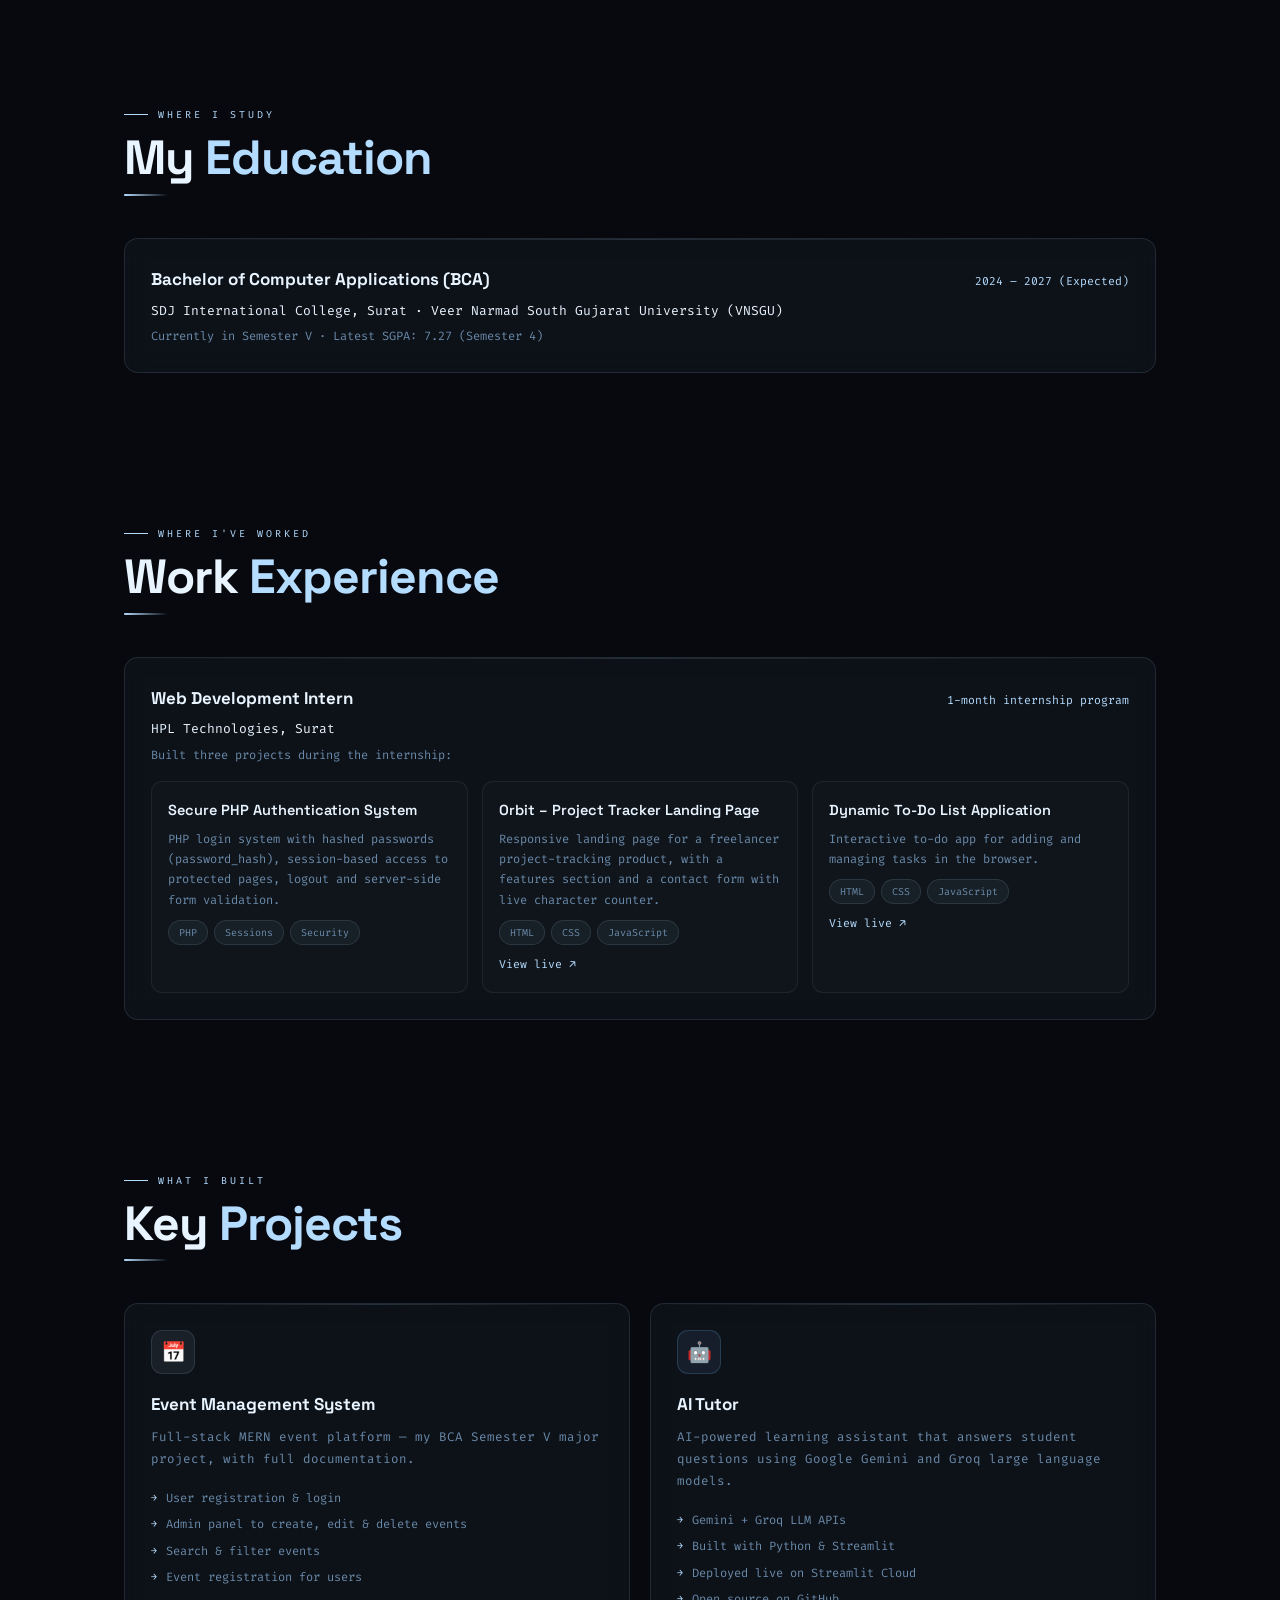
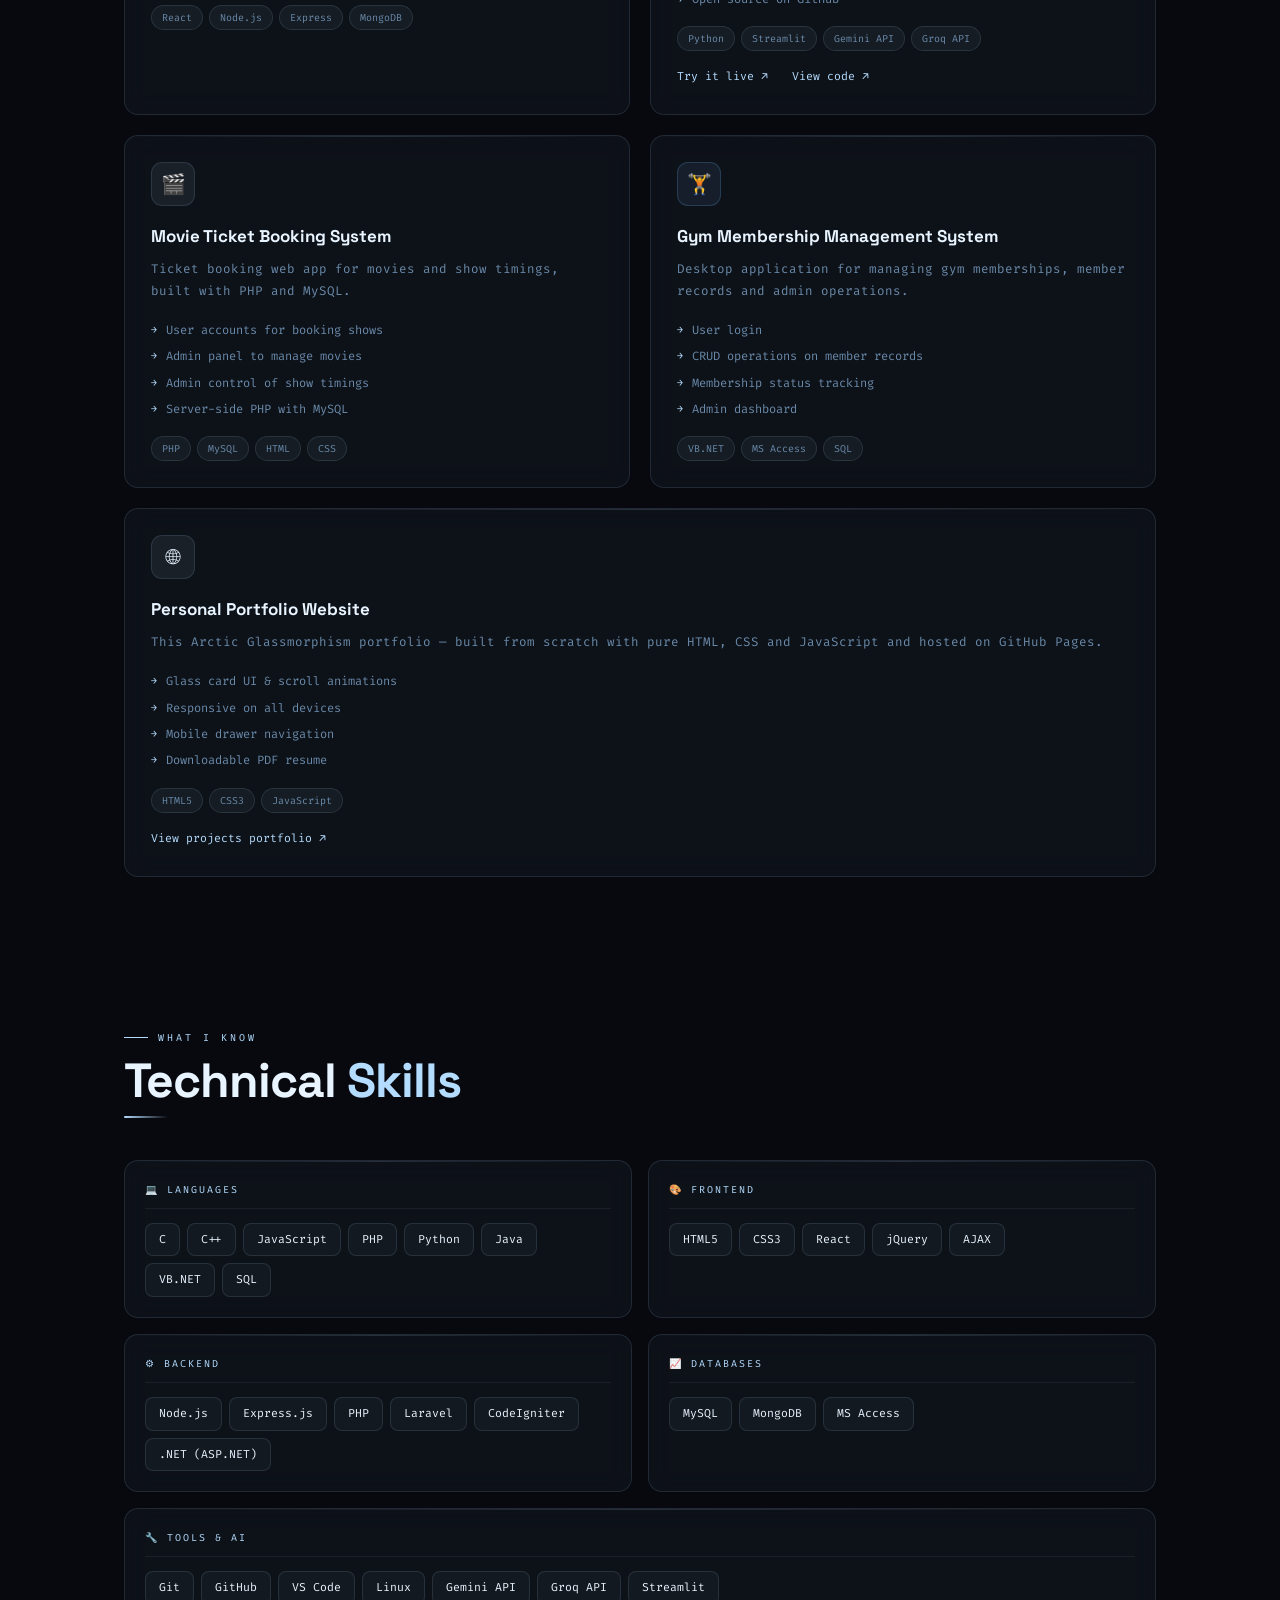
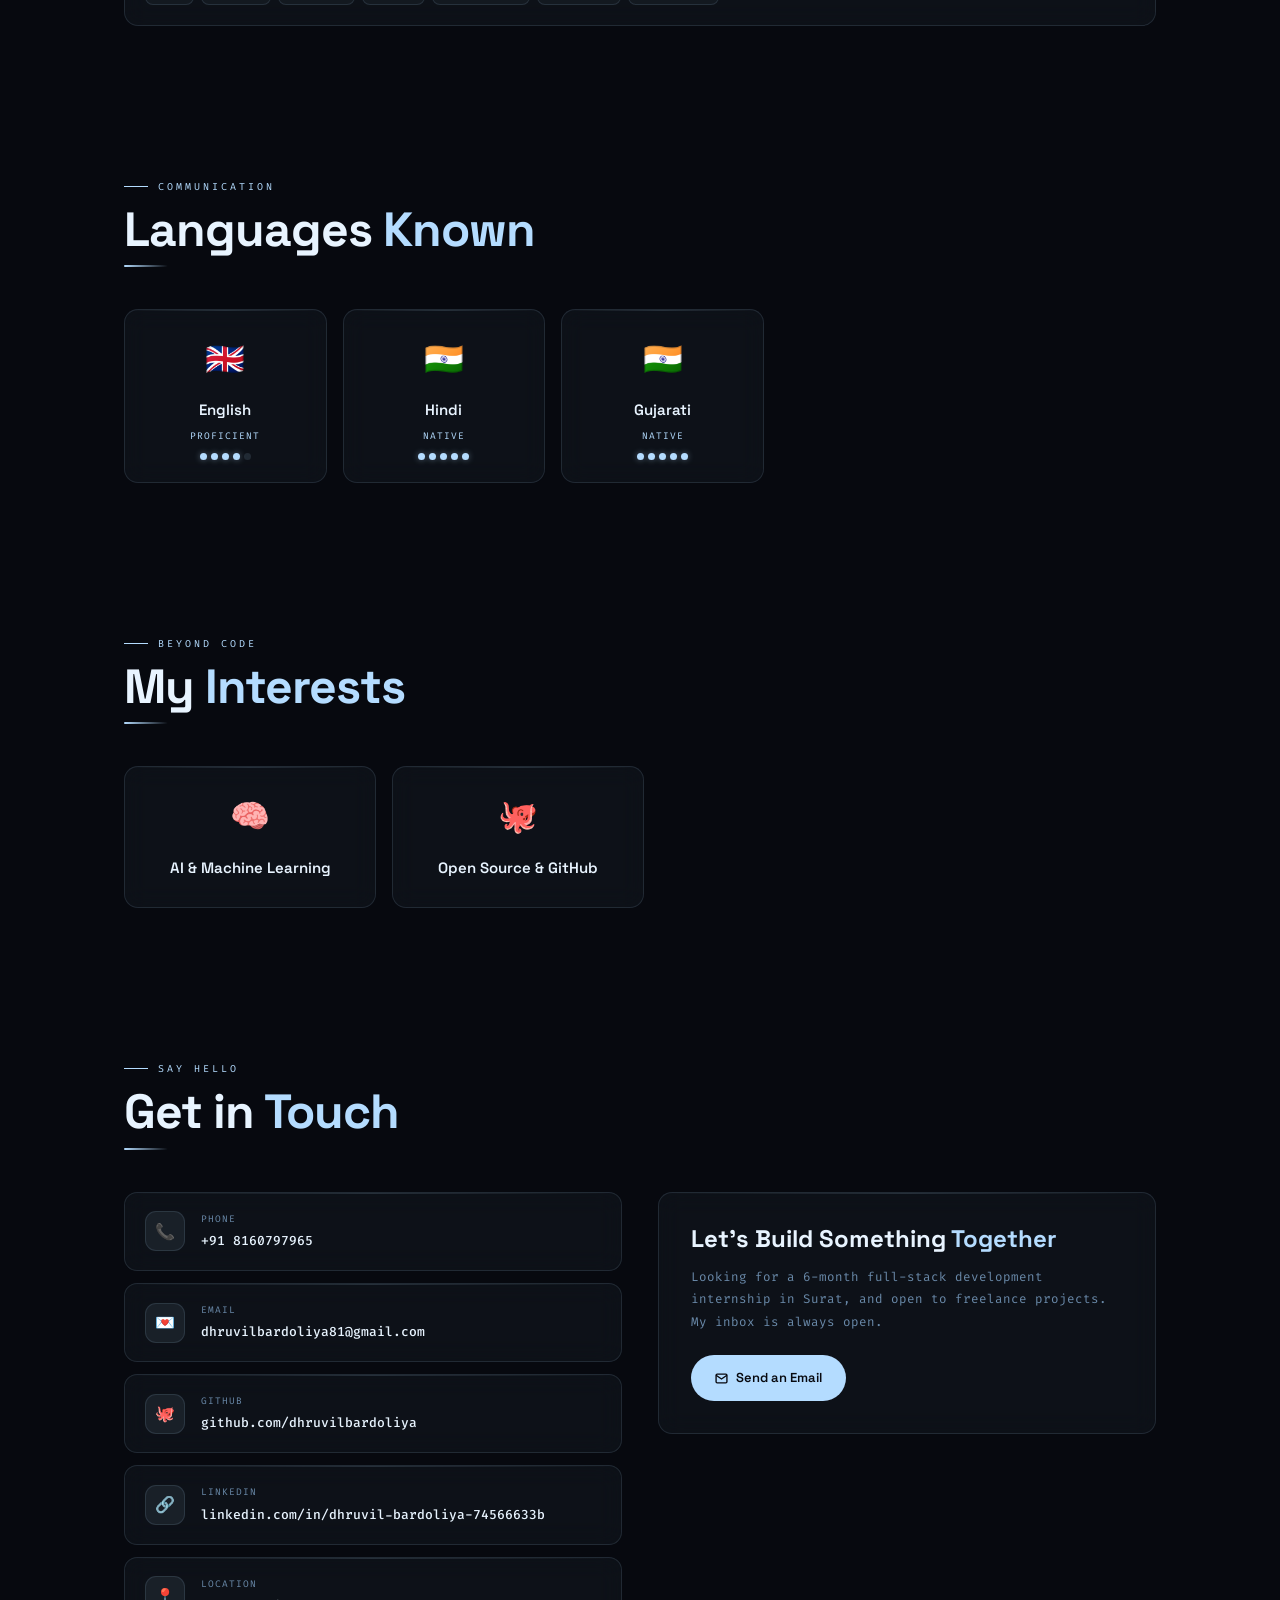
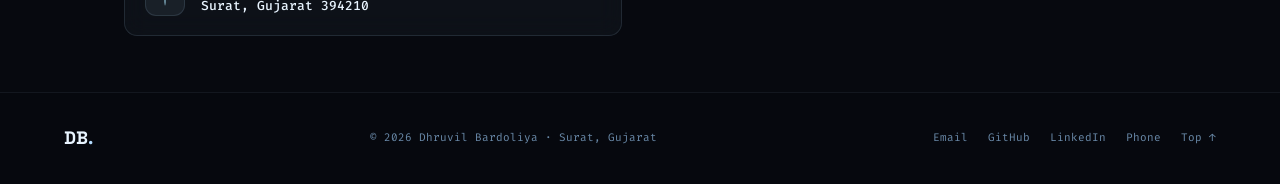
==== commit 013e49fe: "Add latest SGPA to education Co-Authored-By: Claude Opus 5.5 <noreply@anthropic.com> Claude-Session:" ====
--- a/index.html
+++ b/index.html
@@ -117,7 +117,7 @@
       <span class="edu-year">2024 – 2027 (Expected)</span>
     </div>
     <p class="edu-school">SDJ International College, Surat &middot; Veer Narmad South Gujarat University (VNSGU)</p>
-    <p class="edu-note">Currently in Semester V</p>
+    <p class="edu-note">Currently in Semester V &middot; Latest SGPA: 7.27 (Semester 4)</p>
   </div>
 </div>
 
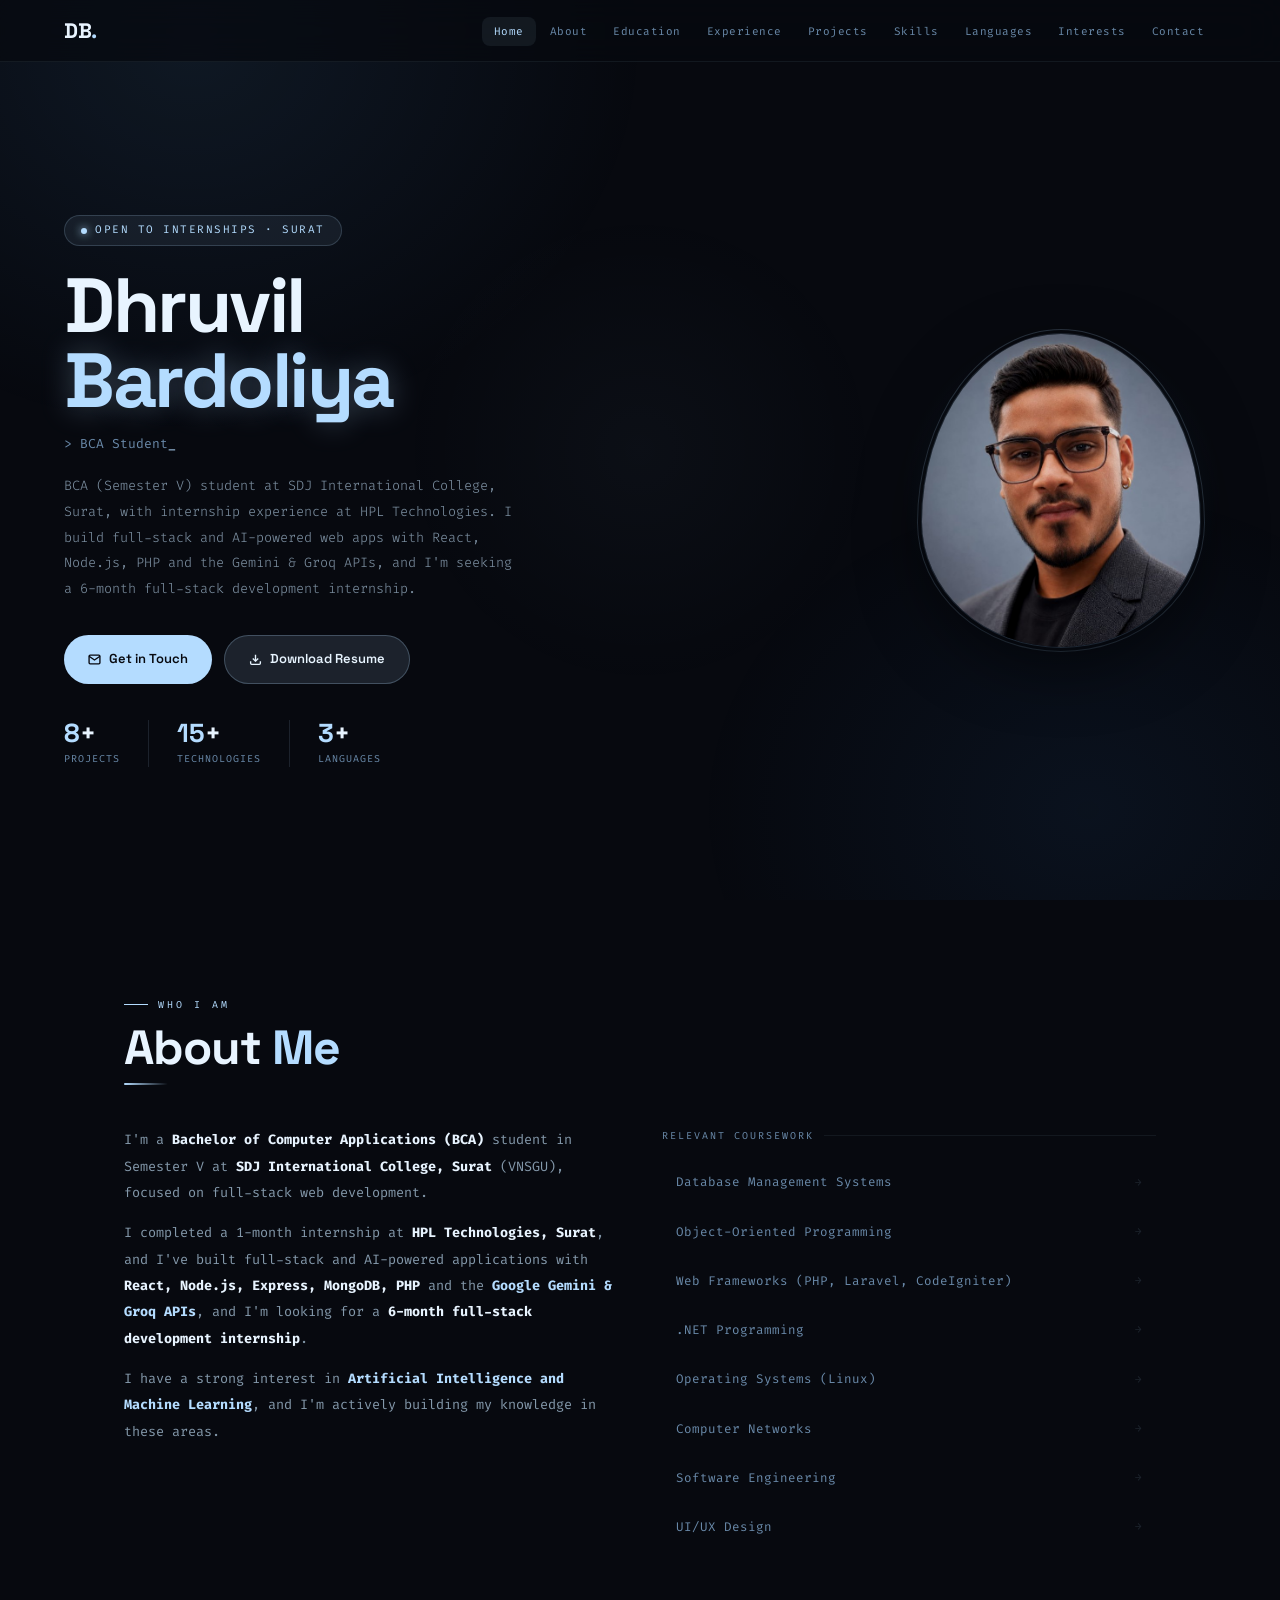
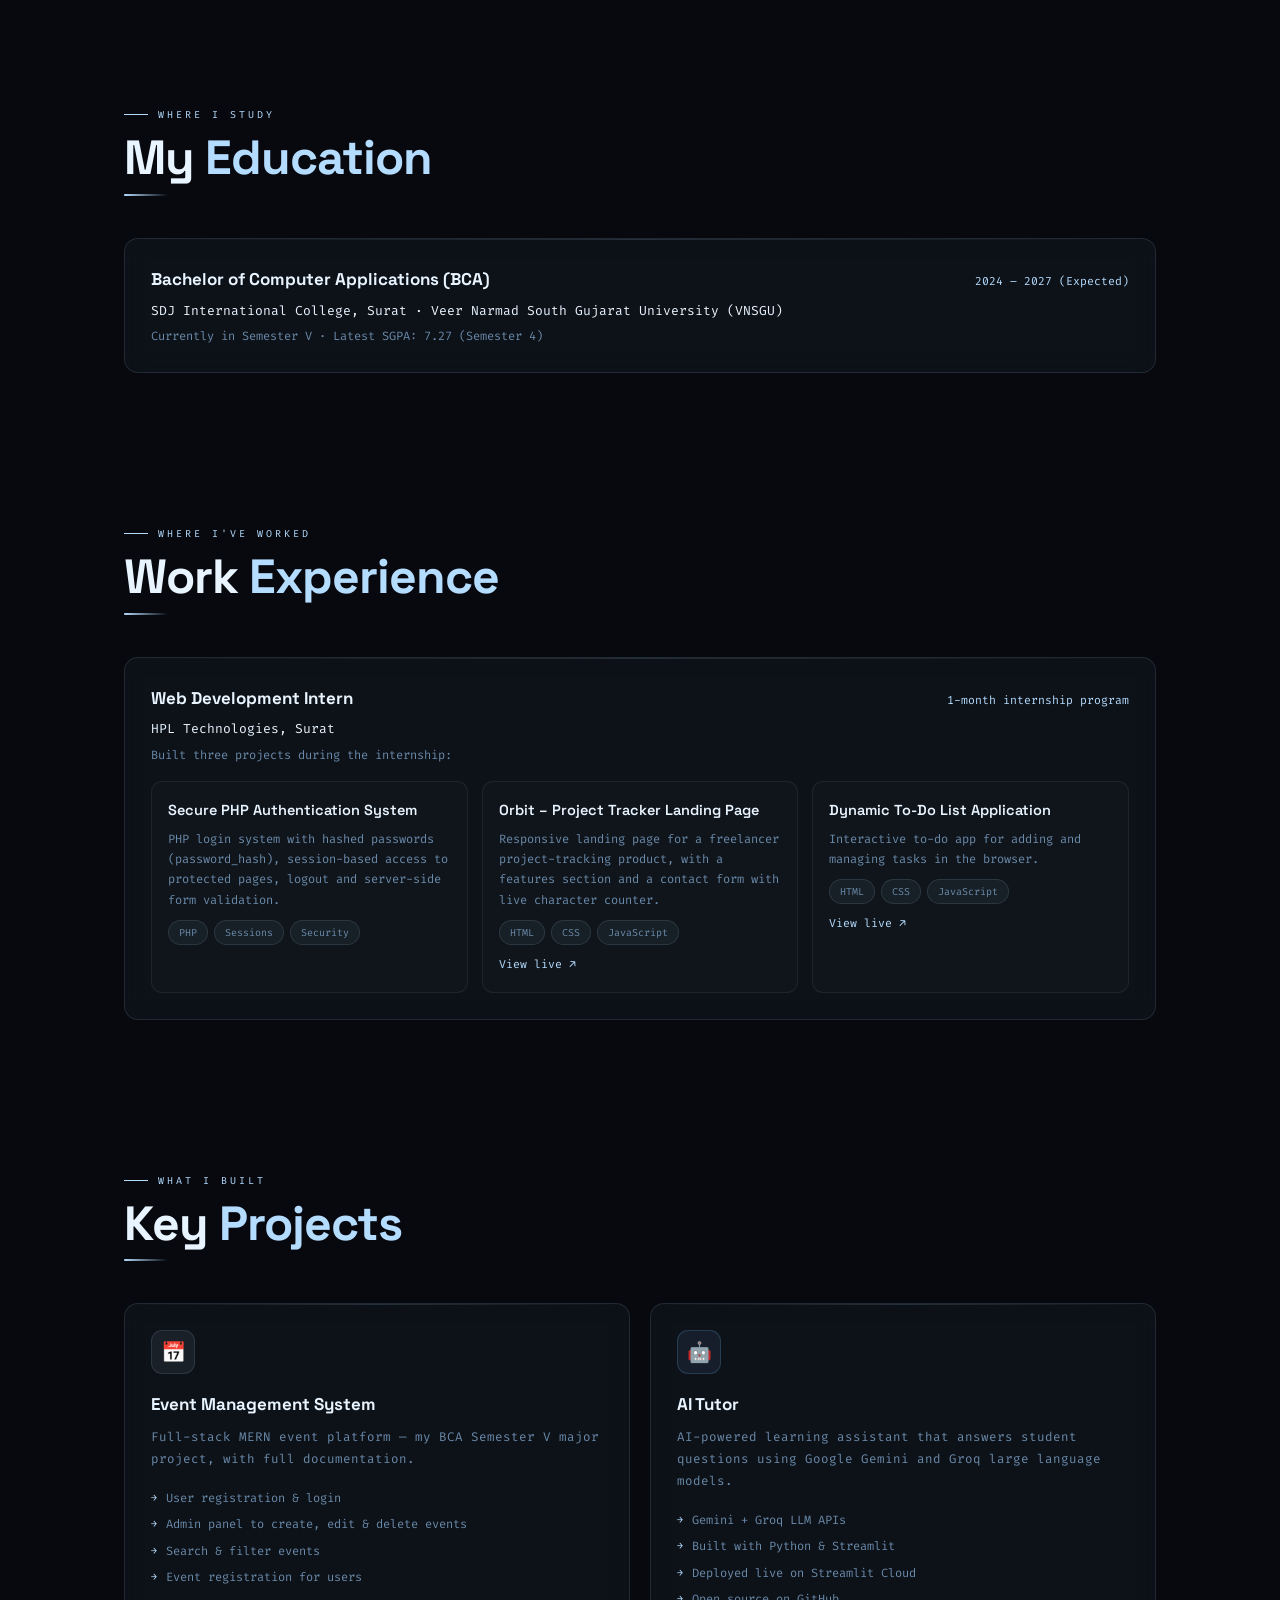
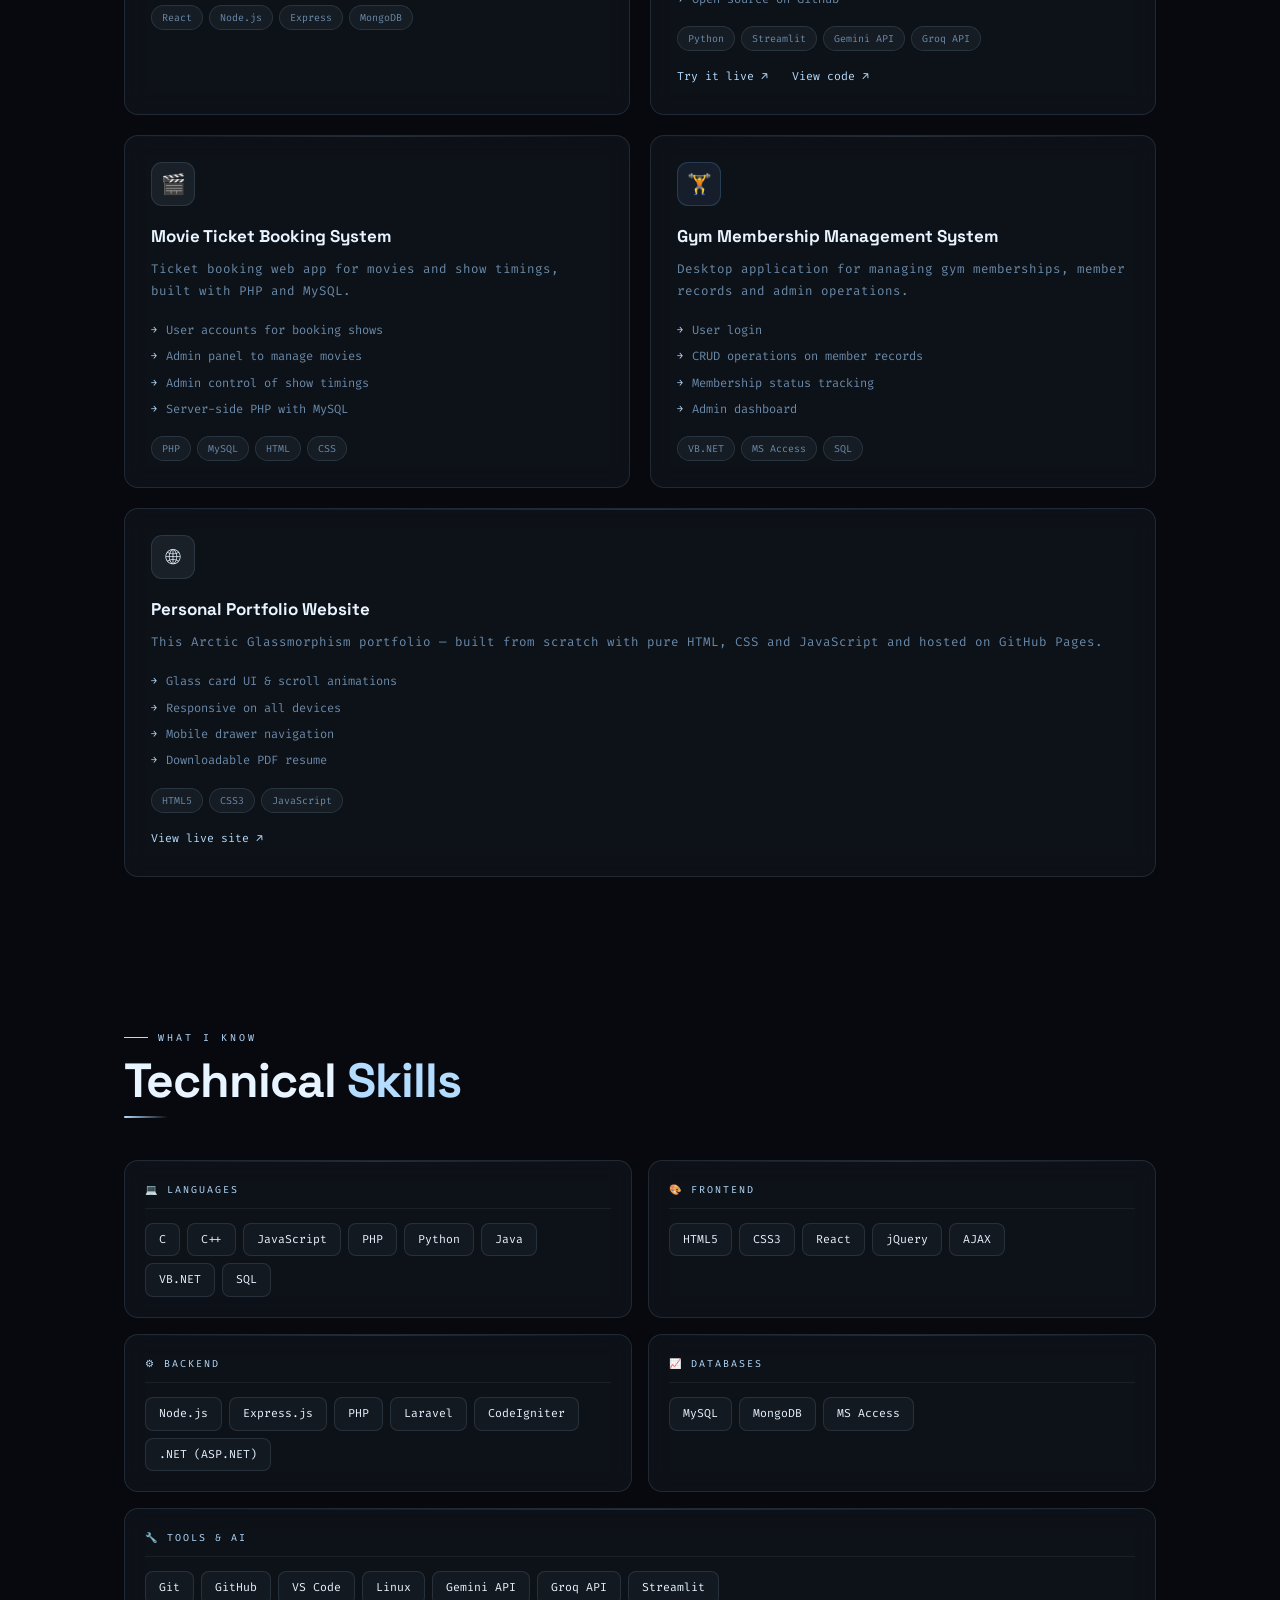
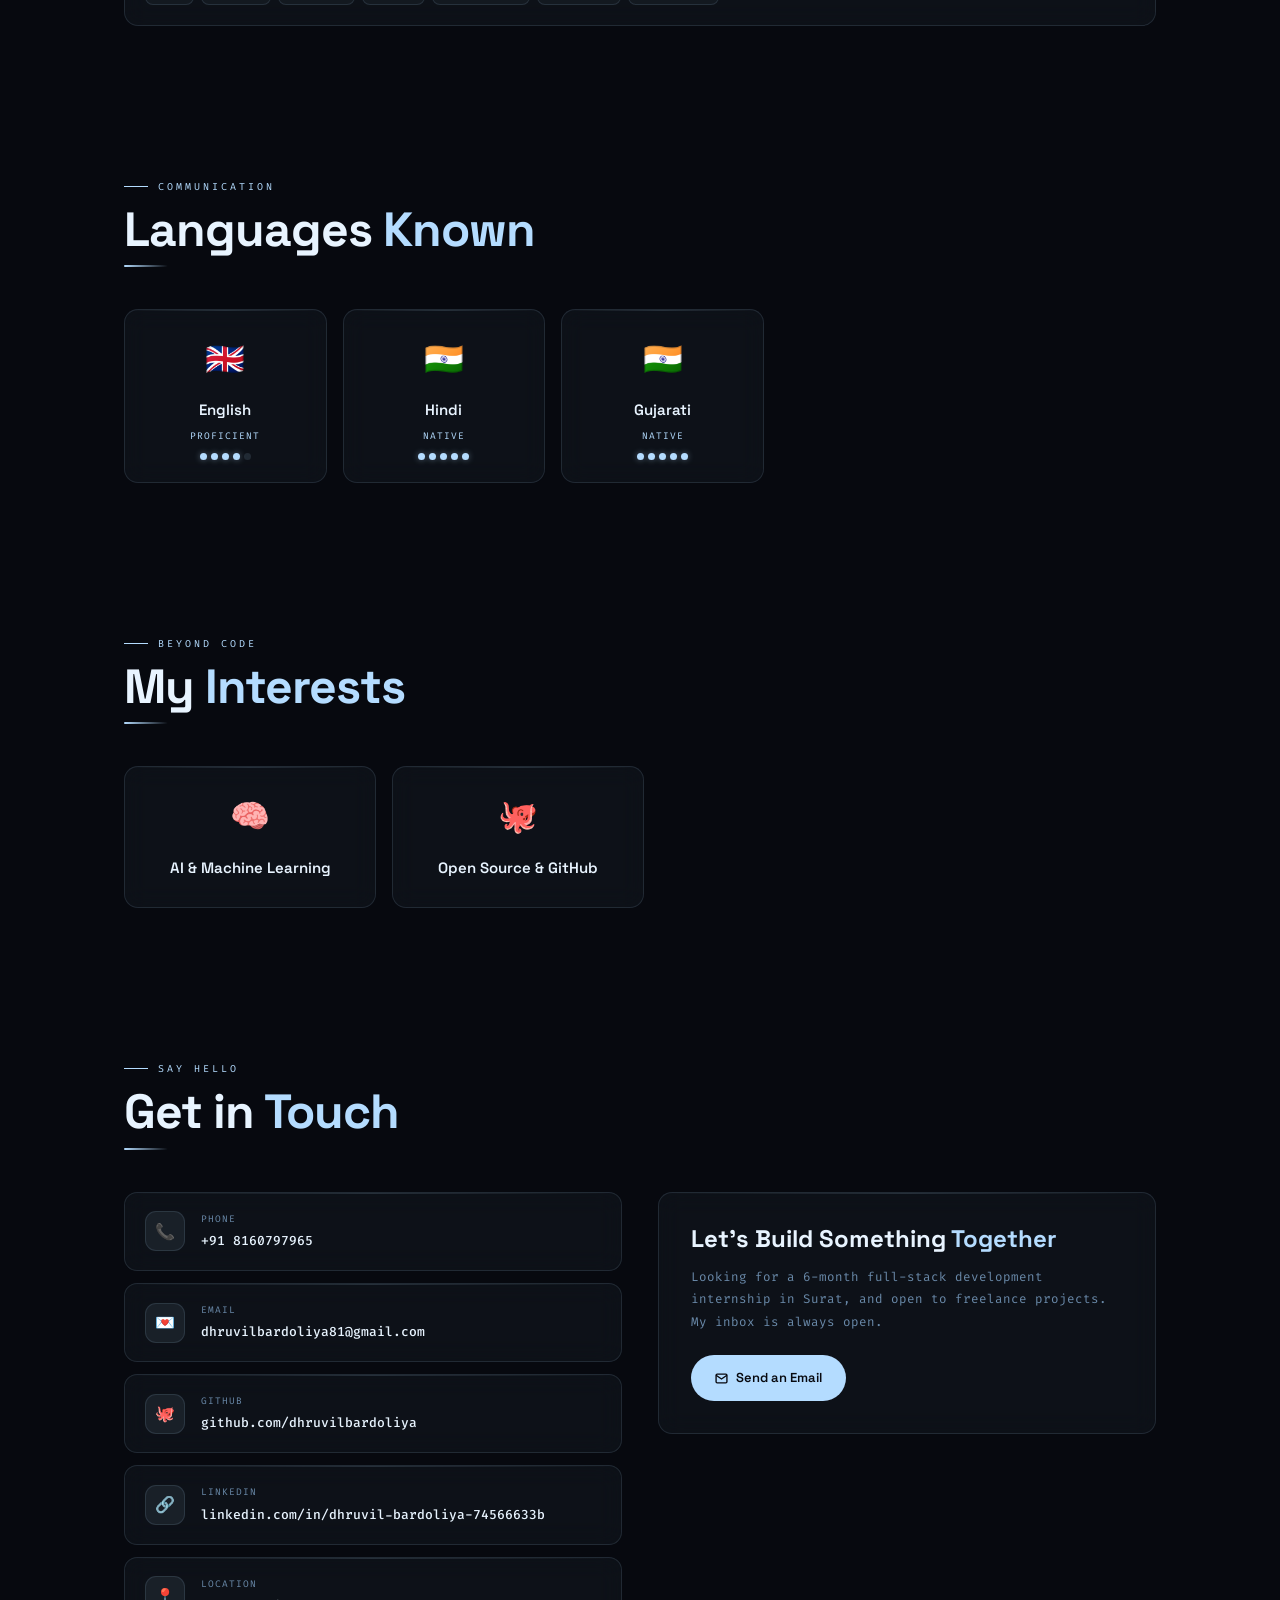
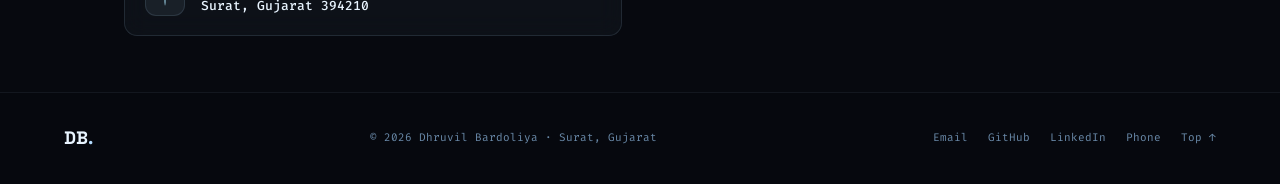
==== commit 5964f96c: "Point portfolio link to the CV site Co-Authored-By: Claude Opus 5.5 <noreply@anthropic.com> Claude-S" ====
--- a/index.html
+++ b/index.html
@@ -180,7 +180,7 @@
       <p class="proj-desc">This Arctic Glassmorphism portfolio — built from scratch with pure HTML, CSS and JavaScript and hosted on GitHub Pages.</p>
       <ul class="proj-list"><li>Glass card UI &amp; scroll animations</li><li>Responsive on all devices</li><li>Mobile drawer navigation</li><li>Downloadable PDF resume</li></ul>
       <div class="proj-tags"><span class="tag">HTML5</span><span class="tag">CSS3</span><span class="tag">JavaScript</span></div>
-      <a class="proj-link" href="https://dhruvilbardoliya.github.io/" target="_blank" rel="noopener">View projects portfolio &#8599;</a>
+      <a class="proj-link" href="https://dhruvilbardoliya.github.io/CV/" target="_blank" rel="noopener">View live site &#8599;</a>
     </div>
   </div>
 </div>
